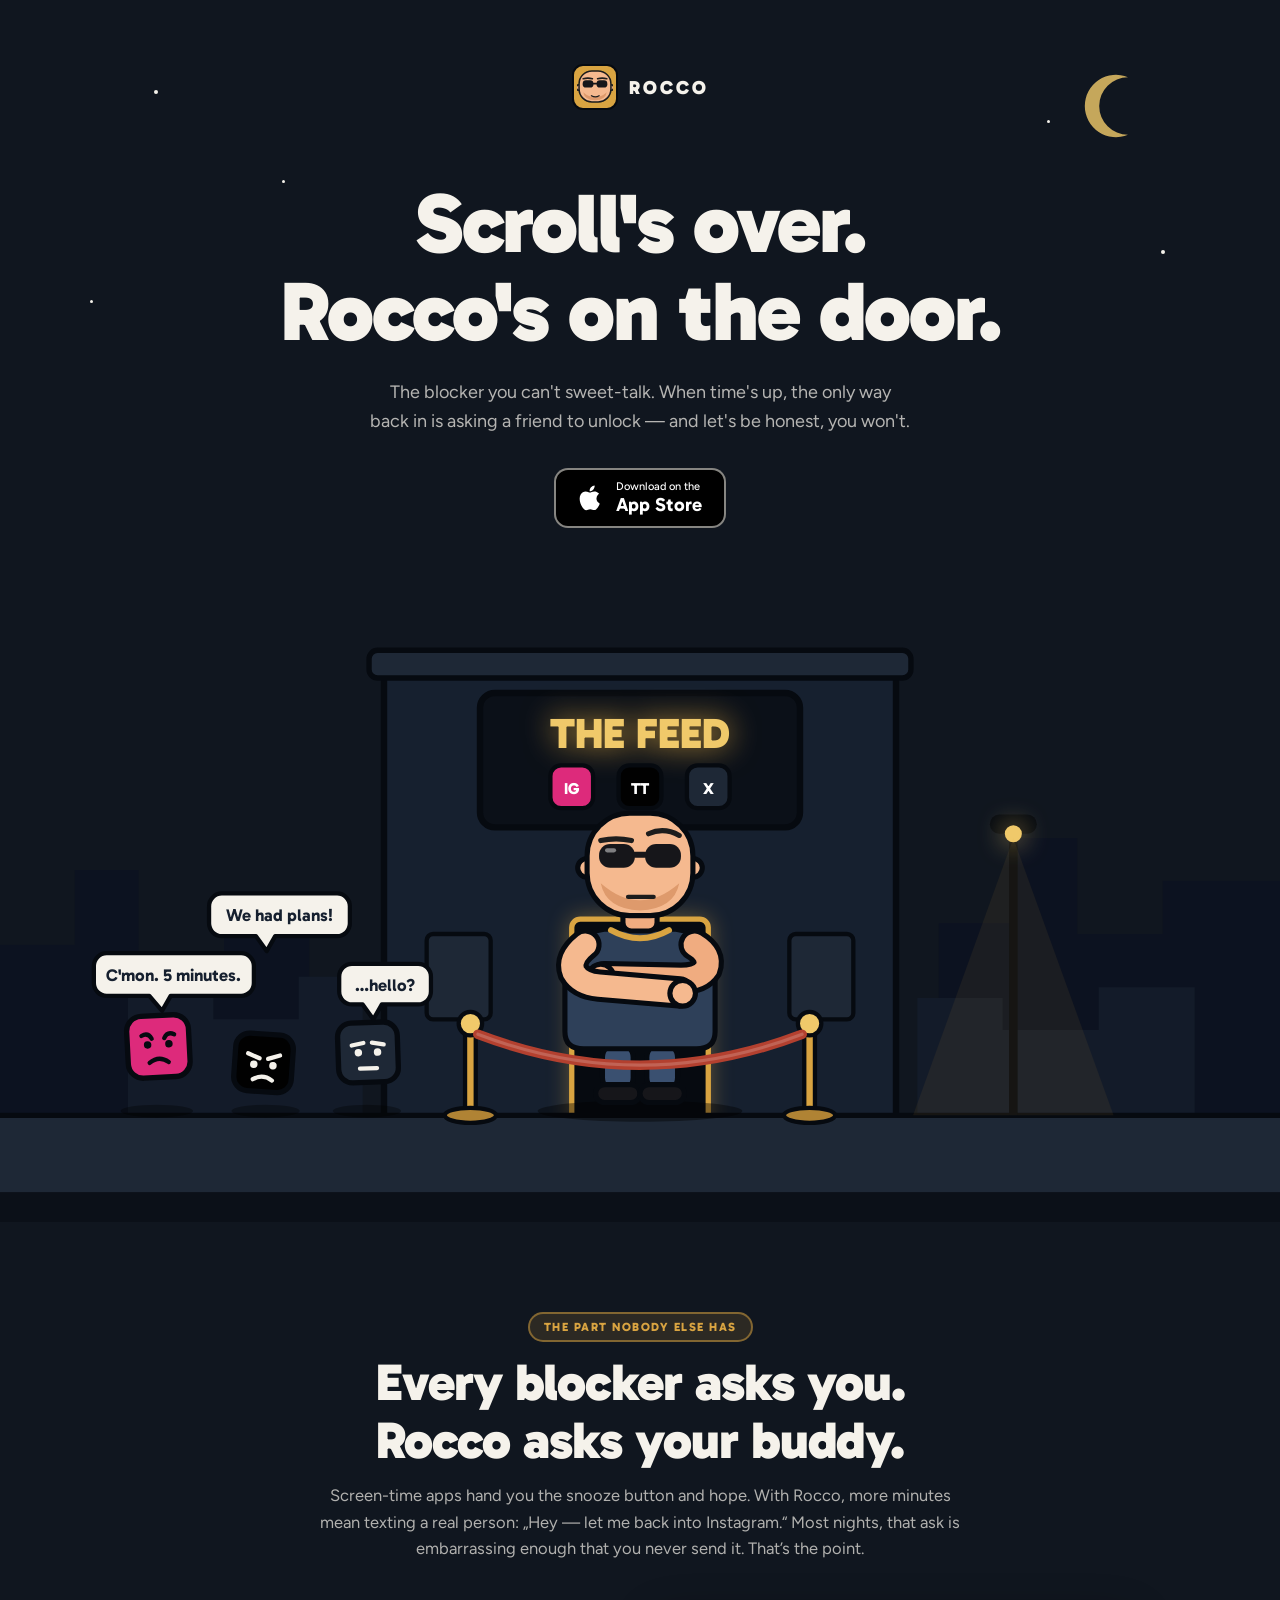
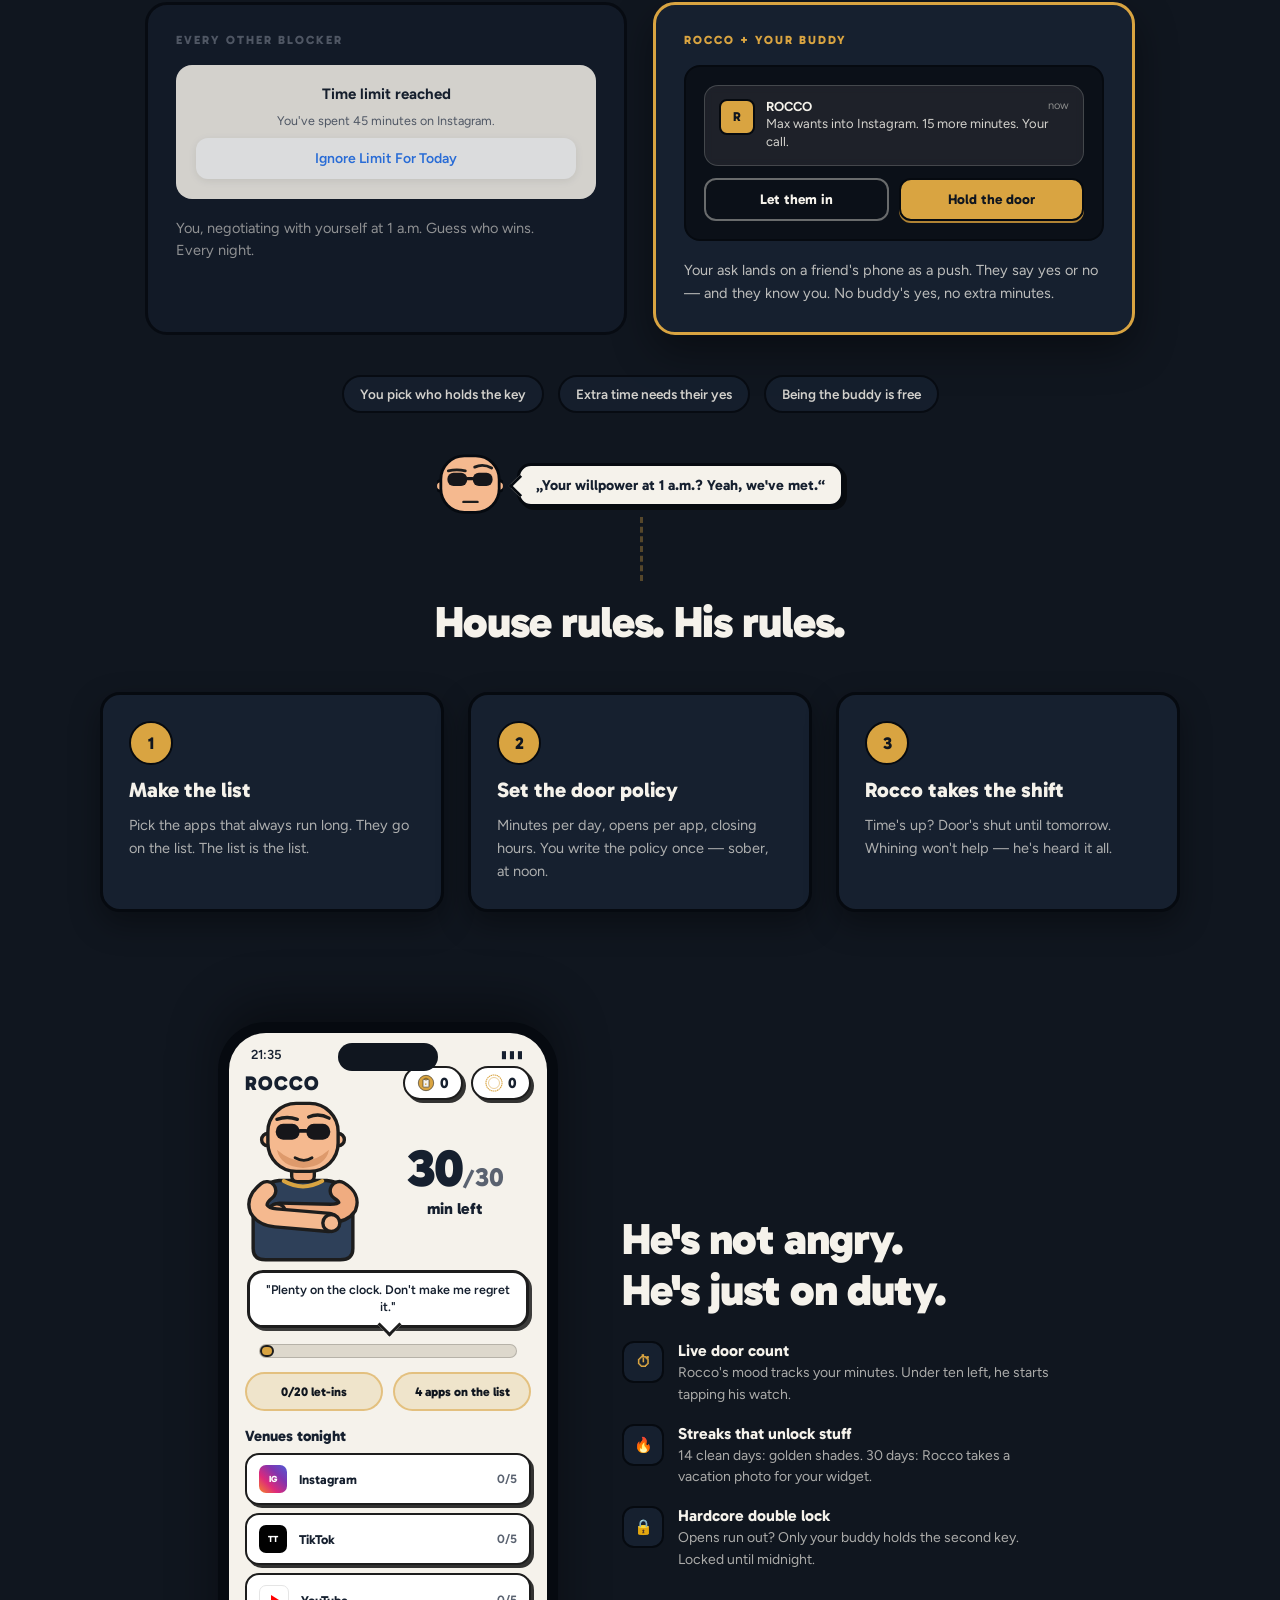
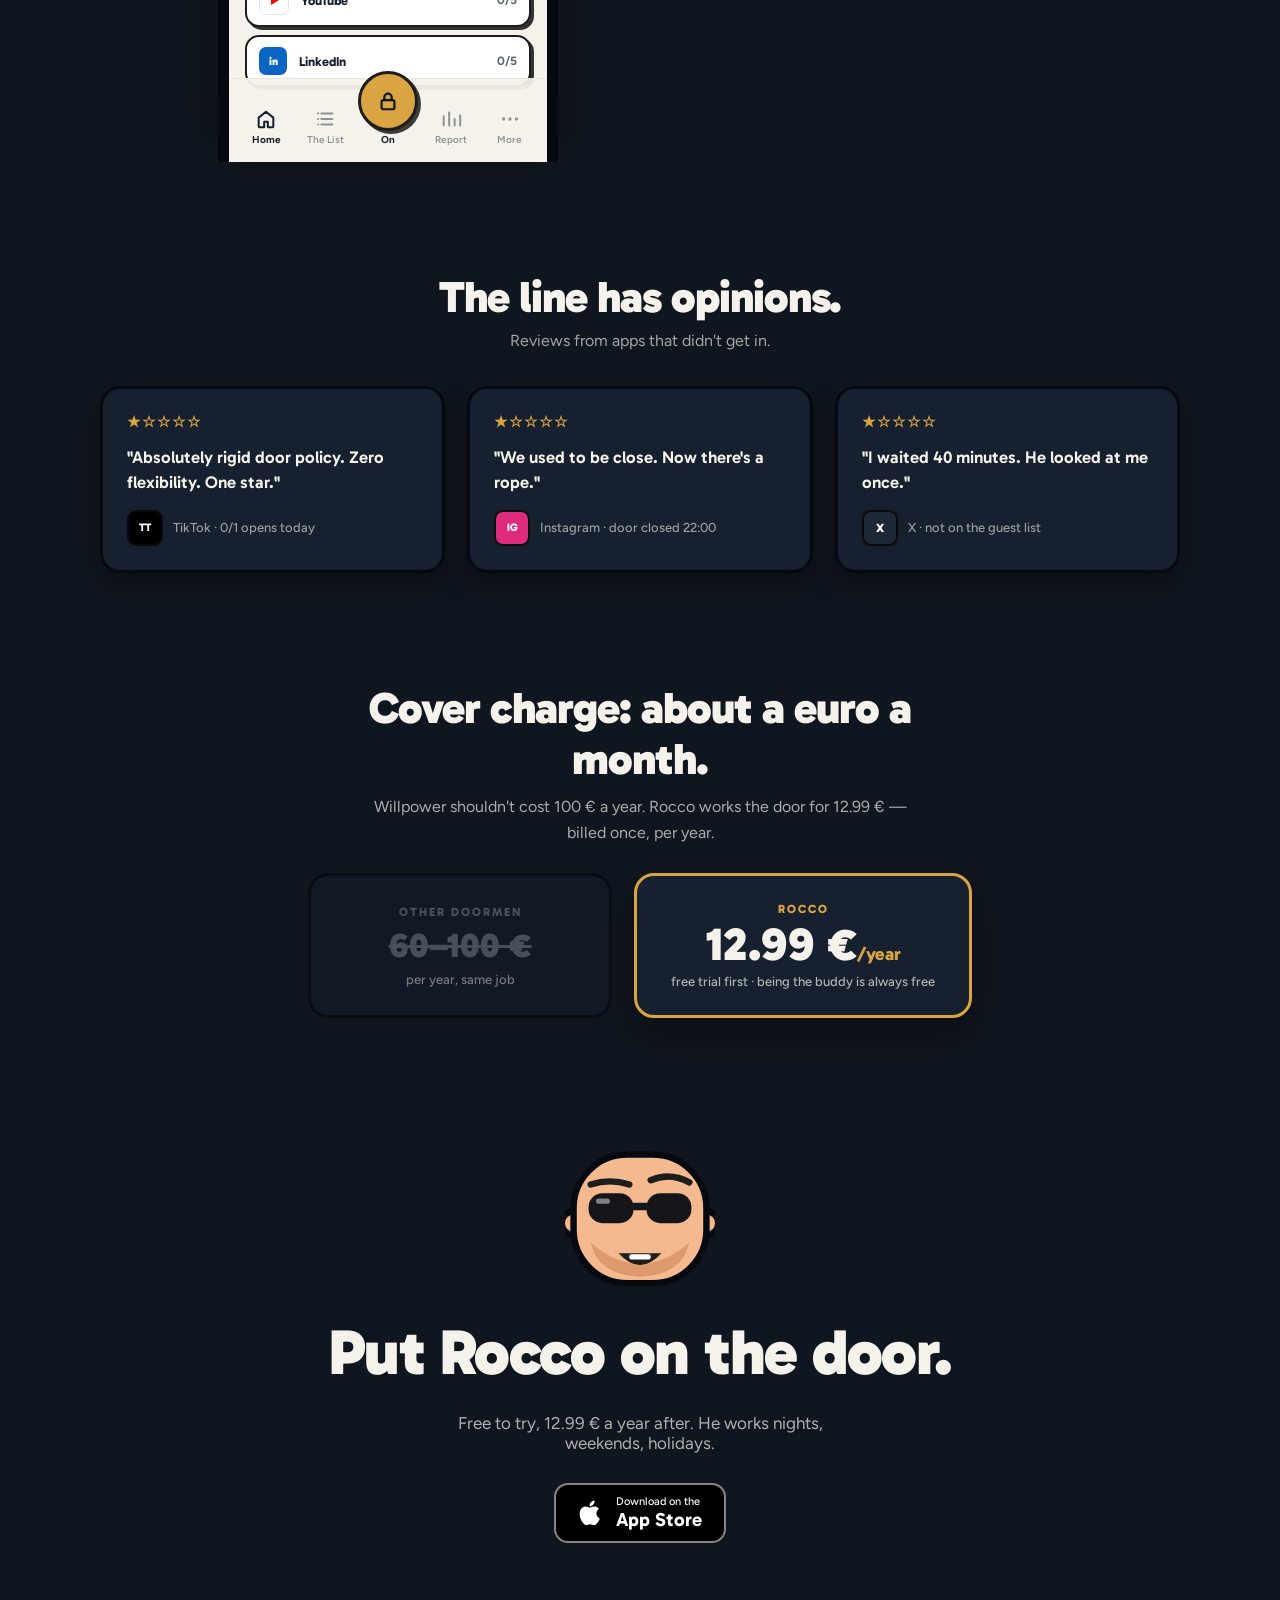
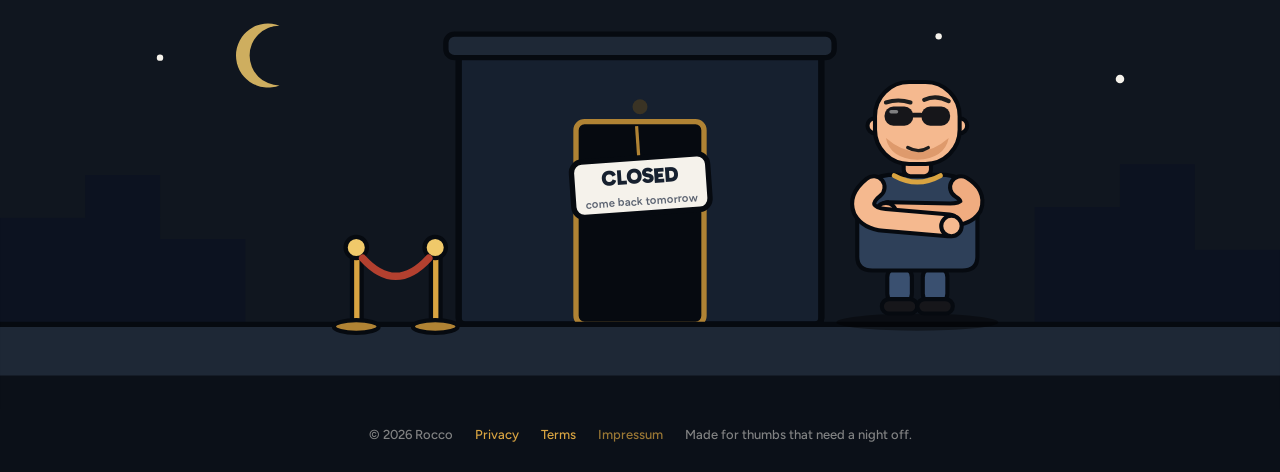
==== index.html @ 27f06c1e "Point App Store badges and invite download at the live listing. The app is public, so the empty plac" ====
<!DOCTYPE html>
<html lang="en">
<head>
<meta charset="utf-8">
<meta name="viewport" content="width=device-width, initial-scale=1">
<title>Rocco — Scroll's over. Rocco's on the door.</title>
<meta name="description" content="The blocker you can't sweet-talk. When time's up, the only way back in is asking a friend to unlock.">
<meta name="apple-itunes-app" content="app-id=6793236853">
<link rel="icon" type="image/png" href="assets/app-icon.png" />
<link rel="apple-touch-icon" href="assets/app-icon.png" />
<link rel="preconnect" href="https://fonts.googleapis.com">
<link href="https://fonts.googleapis.com/css2?family=Gabarito:wght@500;600;700;800;900&amp;family=Figtree:wght@400;500;600;700&amp;display=swap" rel="stylesheet">
<style>body{margin:0;background:#10161F;font-family:'Figtree',sans-serif}a{color:#D9A441;text-decoration:none}a:hover{color:#F0C96A}
@keyframes rocBreathe{0%,100%{transform:translateY(0)}50%{transform:translateY(-4px)}}
@keyframes rocNod{0%,20%,100%{transform:rotate(0deg)}8%{transform:rotate(4deg)}14%{transform:rotate(-1deg)}}
@keyframes neonFlick{0%,72%,76%,100%{opacity:1}74%{opacity:.55}90%{opacity:.85}}
@keyframes bubbleBob{0%,100%{transform:translateY(0)}50%{transform:translateY(-6px)}}
@keyframes starTwinkle{0%,100%{opacity:.9}50%{opacity:.35}}
.hero-section{display:flex;flex-direction:column;min-height:100vh;min-height:100svh;overflow:hidden}
.hero{position:relative;flex:0 0 auto;display:flex;flex-direction:column;align-items:center;text-align:center;padding:64px 24px 0}
.hero-brand{display:flex;align-items:center;justify-content:center;gap:11px}
.hero-title{margin:70px 0 0;font:900 clamp(44px,7vw,84px)/1.05 'Gabarito',sans-serif;letter-spacing:-2px;color:#F5F2EB;text-wrap:balance}
.hero-sub{margin:22px 0 0;max-width:540px;font:400 18px/1.6 'Figtree',sans-serif;color:#F5F2EB;opacity:.72;text-wrap:pretty}
.hero-cta{margin-top:32px;display:inline-flex;align-items:center;gap:12px;background:#000;border:2px solid rgba(245,242,235,.55);border-radius:14px;padding:10px 22px;color:#fff;text-decoration:none}
.hero-cta svg{width:26px;height:26px;flex-shrink:0}
.hero-cta-label{font:500 11px 'Figtree',sans-serif;color:#fff}
.hero-cta-store{font:700 19px 'Gabarito',sans-serif;color:#fff}
.hero-scene{display:block;width:100%;margin-top:-10px}
@media (max-width:640px){
/* Copy block grows and distributes leftover space between its rows,
   so the untouched full-width scene sits flush at the bottom. */
.hero{flex:1 1 auto;justify-content:space-between;padding:max(8px,env(safe-area-inset-top)) 18px 12px}
.hero-brand{gap:10px}
.hero-brand-icon{width:40px!important;height:40px!important;border-radius:10px!important}
.hero-brand-icon svg{width:34px!important;height:34px!important}
.hero-brand-name{font-size:18px!important;letter-spacing:2.5px!important}
.hero-title{margin-top:14px;font-size:clamp(40px,10.8vw,50px);letter-spacing:-1.5px;line-height:1.05}
.hero-sub{margin-top:10px;font-size:17px;line-height:1.5;max-width:360px}
.hero-cta{margin-top:12px;gap:10px;padding:10px 20px;border-radius:12px;border-width:2px}
.hero-cta svg{width:24px;height:24px}
.hero-cta-label{font-size:10px}
.hero-cta-store{font-size:17px}
.hero-scene{flex:0 0 auto;width:100%;height:auto;margin-top:0}
.hero-deco{display:none!important}
}</style>
<script>
  window.ROCCO_APP_STORE_URL = "https://apps.apple.com/app/the-rocco-app/id6793236853";
</script>
</head>
<body>
<div style="background:#10161F;color:#F5F2EB;overflow:hidden;position:relative">

  <section class="hero-section">
  <div class="hero">
    <span class="hero-deco" style="position:absolute;top:90px;left:12%;width:4px;height:4px;background:#F5F2EB;border-radius:999px;animation:starTwinkle 3.2s ease-in-out infinite"></span>
    <span class="hero-deco" style="position:absolute;top:180px;left:22%;width:3px;height:3px;background:#F5F2EB;border-radius:999px;animation:starTwinkle 4.1s ease-in-out .6s infinite"></span>
    <span class="hero-deco" style="position:absolute;top:120px;right:18%;width:3px;height:3px;background:#F5F2EB;border-radius:999px;animation:starTwinkle 3.6s ease-in-out .3s infinite"></span>
    <span class="hero-deco" style="position:absolute;top:250px;right:9%;width:4px;height:4px;background:#F5F2EB;border-radius:999px;animation:starTwinkle 4.5s ease-in-out 1s infinite"></span>
    <span class="hero-deco" style="position:absolute;top:300px;left:7%;width:3px;height:3px;background:#F5F2EB;border-radius:999px;animation:starTwinkle 3.9s ease-in-out 1.4s infinite"></span>
    <svg class="hero-deco" viewBox="0 0 60 60" width="72" height="72" style="position:absolute;top:70px;right:10%;opacity:.9"><path d="M40 6 A26 26 0 1 0 40 54 A21 21 0 0 1 40 6 Z" fill="#F0C96A" opacity=".9"></path></svg>
    <div class="hero-brand">
      <div class="hero-brand-icon" style="width:42px;height:42px;background:#D9A441;border:2.5px solid #060A10;border-radius:11px;display:flex;align-items:center;justify-content:center;overflow:hidden">
        <svg viewBox="80 -2 140 140" width="36" height="36">
          <circle cx="88" cy="70" r="11" fill="#F5B98F" stroke="#1D1D1D" stroke-width="6"></circle>
          <circle cx="212" cy="70" r="11" fill="#F5B98F" stroke="#1D1D1D" stroke-width="6"></circle>
          <rect x="88" y="6" width="124" height="120" rx="50" fill="#F5B98F" stroke="#1D1D1D" stroke-width="6"></rect>
          <path d="M104 88 Q150 128 196 88 Q190 118 150 120 Q110 118 104 88 Z" fill="#DE9A6C"></path>
          <path d="M136 102 Q152 111 166 102" stroke="#1D1D1D" stroke-width="5" fill="none" stroke-linecap="round"></path>
          <rect x="102" y="42" width="42" height="28" rx="13" fill="#16161A"></rect>
          <rect x="156" y="42" width="42" height="28" rx="13" fill="#16161A"></rect>
          <rect x="141" y="51" width="18" height="7" rx="3.5" fill="#16161A"></rect>
          <path d="M104 36 Q122 31 140 36" stroke="#1D1D1D" stroke-width="6" fill="none" stroke-linecap="round"></path>
          <path d="M160 36 Q178 31 196 36" stroke="#1D1D1D" stroke-width="6" fill="none" stroke-linecap="round"></path>
        </svg>
      </div>
      <span class="hero-brand-name" style="font:900 19px 'Gabarito',sans-serif;letter-spacing:3px;color:#F5F2EB">ROCCO</span>
    </div>
    <h1 class="hero-title">Scroll's over.<br>Rocco's on the door.</h1>
    <p class="hero-sub">The blocker you can't sweet-talk. When time's up, the only way back in is asking a friend to unlock — and let's be honest, you won't.</p>
    <a class="rocco-store-badge hero-cta" href="#">
      <svg viewBox="0 0 24 24" fill="#fff"><path d="M17.05 12.54c-.03-2.89 2.36-4.28 2.47-4.35-1.35-1.97-3.44-2.24-4.18-2.27-1.78-.18-3.47 1.05-4.37 1.05-.9 0-2.29-1.02-3.77-1-1.94.03-3.72 1.13-4.72 2.86-2.01 3.49-.51 8.66 1.45 11.49.96 1.39 2.1 2.94 3.6 2.88 1.45-.06 1.99-.93 3.74-.93s2.24.93 3.77.9c1.56-.03 2.54-1.41 3.49-2.8 1.1-1.61 1.55-3.17 1.58-3.25-.03-.02-3.03-1.16-3.06-4.58zM14.16 4.05c.8-.97 1.34-2.32 1.19-3.66-1.15.05-2.55.77-3.38 1.73-.74.86-1.39 2.23-1.22 3.55 1.29.1 2.6-.65 3.41-1.62z"></path></svg>
      <div style="display:flex;flex-direction:column;align-items:flex-start;line-height:1.15"><span class="hero-cta-label">Download on the</span><span class="hero-cta-store">App Store</span></div>
    </a>
  </div>

  <svg class="hero-scene" viewBox="0 0 1200 660" preserveAspectRatio="xMidYMax meet" aria-label="Rocco vor dem Club, niemand kommt rein">
    <path d="M0 560 L0 400 L70 400 L70 330 L130 330 L130 410 L210 410 L210 360 L290 360 L290 560 Z" fill="#0C1220"></path>
    <path d="M880 560 L880 380 L950 380 L950 300 L1010 300 L1010 390 L1090 390 L1090 340 L1200 340 L1200 560 Z" fill="#0C1220"></path>
    <path d="M120 560 L120 440 L200 440 L200 470 L280 470 L280 430 L340 430 L340 560 Z" fill="#131B29"></path>
    <path d="M860 560 L860 450 L940 450 L940 480 L1030 480 L1030 440 L1120 440 L1120 560 Z" fill="#131B29"></path>
    <g transform="translate(360,110)">
      <rect x="0" y="30" width="480" height="430" rx="6" fill="#16202F" stroke="#060A10" stroke-width="6"></rect>
      <rect x="-14" y="14" width="508" height="26" rx="8" fill="#1E2836" stroke="#060A10" stroke-width="5"></rect>
      <rect x="90" y="54" width="300" height="126" rx="14" fill="#0B1018" stroke="#060A10" stroke-width="6"></rect>
      <text x="240" y="106" text-anchor="middle" style="font:900 40px 'Gabarito',sans-serif;fill:#F0C96A;filter:drop-shadow(0 0 14px rgba(217,164,65,.85));animation:neonFlick 6s linear infinite">THE FEED</text>
      <g>
        <rect x="156" y="122" width="40" height="40" rx="10" fill="#DD2A7B" stroke="#060A10" stroke-width="4"></rect>
        <text x="176" y="149" text-anchor="middle" style="font:800 15px 'Gabarito',sans-serif;fill:#fff">IG</text>
        <rect x="220" y="122" width="40" height="40" rx="10" fill="#010101" stroke="#060A10" stroke-width="4"></rect>
        <text x="240" y="149" text-anchor="middle" style="font:800 15px 'Gabarito',sans-serif;fill:#fff">TT</text>
        <rect x="284" y="122" width="40" height="40" rx="10" fill="#1E2836" stroke="#060A10" stroke-width="4"></rect>
        <text x="304" y="149" text-anchor="middle" style="font:800 15px 'Gabarito',sans-serif;fill:#fff">X</text>
      </g>
      <rect x="176" y="266" width="128" height="194" rx="8" fill="#060A10" stroke="#D9A441" stroke-width="5" style="filter:drop-shadow(0 0 10px rgba(217,164,65,.4))"></rect>
      <circle cx="240" cy="252" r="9" fill="#F0C96A" style="filter:drop-shadow(0 0 10px rgba(240,201,106,.9))"></circle>
      <rect x="40" y="280" width="60" height="80" rx="6" fill="#1E2836" stroke="#060A10" stroke-width="4"></rect>
      <rect x="380" y="280" width="60" height="80" rx="6" fill="#1E2836" stroke="#060A10" stroke-width="4"></rect>
    </g>
    <rect x="0" y="560" width="1200" height="100" fill="#1E2836"></rect>
    <line x1="0" y1="560" x2="1200" y2="560" stroke="#060A10" stroke-width="5"></line>
    <rect x="0" y="632" width="1200" height="28" fill="#0B1018"></rect>
    <rect x="946" y="290" width="8" height="270" fill="#060A10"></rect>
    <rect x="928" y="278" width="44" height="18" rx="9" fill="#060A10"></rect>
    <circle cx="950" cy="296" r="8" fill="#F0C96A" style="filter:drop-shadow(0 0 12px rgba(240,201,106,.9))"></circle>
    <polygon points="950,300 856,560 1044,560" fill="rgba(217,164,65,.07)"></polygon>
    <ellipse cx="600" cy="556" rx="96" ry="10" fill="rgba(0,0,0,.4)"></ellipse>
    <g transform="translate(480,272) scale(0.8)">
      <g id="legs">
        <rect x="106" y="276" width="36" height="56" rx="16" fill="#3A5070" stroke="#060A10" stroke-width="6"></rect>
        <rect x="158" y="276" width="36" height="56" rx="16" fill="#3A5070" stroke="#060A10" stroke-width="6"></rect>
        <rect x="98" y="324" width="52" height="21" rx="10.5" fill="#16161A" stroke="#060A10" stroke-width="6"></rect>
        <rect x="150" y="324" width="52" height="21" rx="10.5" fill="#16161A" stroke="#060A10" stroke-width="6"></rect>
      </g>
      <g style="animation:rocBreathe 3.4s ease-in-out infinite">
        <path d="M62 192 Q62 148 108 142 L192 142 Q238 148 238 192 L238 262 Q238 282 216 282 L84 282 Q62 282 62 262 Z" fill="#2E4059" stroke="#060A10" stroke-width="6"></path>
        <path d="M116 143 Q150 162 184 143" stroke="#D9A441" stroke-width="7" fill="none" stroke-linecap="round"></path>
        <path d="M214 160 Q234 172 228 188 Q220 200 198 200 L108 198" stroke="#060A10" stroke-width="38" fill="none" stroke-linecap="round"></path><path d="M214 160 Q234 172 228 188 Q220 200 198 200 L108 198" stroke="#F0AC80" stroke-width="26" fill="none" stroke-linecap="round"></path><circle cx="104" cy="198" r="15" fill="#F0AC80" stroke="#060A10" stroke-width="6"></circle><path d="M86 160 Q66 176 72 192 Q80 206 102 208 L196 216" stroke="#060A10" stroke-width="38" fill="none" stroke-linecap="round"></path><path d="M86 160 Q66 176 72 192 Q80 206 102 208 L196 216" stroke="#F5B98F" stroke-width="26" fill="none" stroke-linecap="round"></path><circle cx="200" cy="217" r="15" fill="#F5B98F" stroke="#060A10" stroke-width="6"></circle>
        <rect x="130" y="112" width="40" height="32" rx="10" fill="#F0AC80" stroke="#060A10" stroke-width="6"></rect>
      </g>
      <g style="animation:rocNod 5s ease-in-out infinite;transform-origin:150px 100px;transform-box:view-box">
        <circle cx="88" cy="70" r="11" fill="#F5B98F" stroke="#060A10" stroke-width="6"></circle>
        <circle cx="212" cy="70" r="11" fill="#F5B98F" stroke="#060A10" stroke-width="6"></circle>
        <rect x="88" y="6" width="124" height="120" rx="50" fill="#F5B98F" stroke="#060A10" stroke-width="6"></rect>
        <path d="M104 88 Q150 128 196 88 Q190 118 150 120 Q110 118 104 88 Z" fill="#DE9A6C"></path>
        <path d="M136 104 L166 104" stroke="#1D1D1D" stroke-width="5" fill="none" stroke-linecap="round"></path>
        <rect x="102" y="42" width="42" height="28" rx="13" fill="#16161A"></rect>
        <rect x="156" y="42" width="42" height="28" rx="13" fill="#16161A"></rect>
        <rect x="141" y="51" width="18" height="7" rx="3.5" fill="#16161A"></rect>
        <rect x="109" y="47" width="13" height="5" rx="2.5" fill="#fff" opacity=".45"></rect>
        <path d="M104 38 Q122 34 140 38" stroke="#1D1D1D" stroke-width="6" fill="none" stroke-linecap="round"></path>
        <path d="M160 30 Q178 22 196 32" stroke="#1D1D1D" stroke-width="6" fill="none" stroke-linecap="round"></path>
      </g>
    </g>
    
      <g>
        <g transform="translate(118,468) rotate(-3)">
          <rect x="0" y="0" width="58" height="58" rx="14" fill="#DD2A7B" stroke="#060A10" stroke-width="5"></rect>
          <path d="M14 20 Q19 15 24 20" stroke="#060A10" stroke-width="4" fill="none" stroke-linecap="round" transform="rotate(18 19 18)"></path>
          <path d="M34 20 Q39 15 44 20" stroke="#060A10" stroke-width="4" fill="none" stroke-linecap="round" transform="rotate(-18 39 18)"></path>
          <circle cx="19" cy="27" r="3.5" fill="#060A10"></circle><circle cx="39" cy="27" r="3.5" fill="#060A10"></circle>
          <path d="M20 44 Q29 37 38 44" stroke="#060A10" stroke-width="4" fill="none" stroke-linecap="round"></path>
        </g>
        <ellipse cx="147" cy="556" rx="34" ry="6" fill="rgba(0,0,0,.35)"></ellipse>
        <g style="animation:bubbleBob 3s ease-in-out infinite;transform-box:fill-box;transform-origin:center">
          <path d="M100 408 H226 A12 12 0 0 1 238 420 V436 A12 12 0 0 1 226 448 H160 L152 462 L140 448 H100 A12 12 0 0 1 88 436 V420 A12 12 0 0 1 100 408 Z" fill="#F5F2EB" stroke="#060A10" stroke-width="4" stroke-linejoin="round"></path>
          <text x="163" y="434" text-anchor="middle" style="font:700 16px 'Gabarito',sans-serif;fill:#16202F">C'mon. 5 minutes.</text>
        </g>
        <g transform="translate(222,482) rotate(4)">
          <rect x="0" y="0" width="54" height="54" rx="13" fill="#010101" stroke="#060A10" stroke-width="5"></rect>
          <path d="M12 19 L23 23" stroke="#F5F2EB" stroke-width="4" stroke-linecap="round"></path>
          <path d="M42 19 L31 23" stroke="#F5F2EB" stroke-width="4" stroke-linecap="round"></path>
          <circle cx="18" cy="29" r="3.5" fill="#F5F2EB"></circle><circle cx="36" cy="29" r="3.5" fill="#F5F2EB"></circle>
          <path d="M18 43 Q27 37 36 43" stroke="#F5F2EB" stroke-width="4" fill="none" stroke-linecap="round"></path>
        </g>
        <ellipse cx="249" cy="556" rx="32" ry="6" fill="rgba(0,0,0,.35)"></ellipse>
        <g style="animation:bubbleBob 3s ease-in-out .7s infinite;transform-box:fill-box;transform-origin:center">
          <path d="M208 352 H316 A12 12 0 0 1 328 364 V380 A12 12 0 0 1 316 392 H258 L250 406 L240 392 H208 A12 12 0 0 1 196 380 V364 A12 12 0 0 1 208 352 Z" fill="#F5F2EB" stroke="#060A10" stroke-width="4" stroke-linejoin="round"></path>
          <text x="262" y="378" text-anchor="middle" style="font:700 16px 'Gabarito',sans-serif;fill:#16202F">We had plans!</text>
        </g>
        <g transform="translate(316,474) rotate(-2)">
          <rect x="0" y="0" width="56" height="56" rx="13" fill="#1E2836" stroke="#060A10" stroke-width="5"></rect>
          <path d="M13 21 L24 19" stroke="#F5F2EB" stroke-width="4" stroke-linecap="round"></path>
          <path d="M43 21 L32 19" stroke="#F5F2EB" stroke-width="4" stroke-linecap="round"></path>
          <circle cx="19" cy="28" r="3.5" fill="#F5F2EB"></circle><circle cx="37" cy="28" r="3.5" fill="#F5F2EB"></circle>
          <line x1="20" y1="43" x2="36" y2="43" stroke="#F5F2EB" stroke-width="4" stroke-linecap="round"></line>
        </g>
        <ellipse cx="344" cy="556" rx="32" ry="6" fill="rgba(0,0,0,.35)"></ellipse>
        <g style="animation:bubbleBob 3s ease-in-out 1.4s infinite;transform-box:fill-box;transform-origin:center">
          <path d="M330 418 H392 A12 12 0 0 1 404 430 V444 A12 12 0 0 1 392 456 H358 L350 470 L340 456 H330 A12 12 0 0 1 318 444 V430 A12 12 0 0 1 330 418 Z" fill="#F5F2EB" stroke="#060A10" stroke-width="4" stroke-linejoin="round"></path>
          <text x="361" y="443" text-anchor="middle" style="font:700 16px 'Gabarito',sans-serif;fill:#16202F">…hello?</text>
        </g>
      </g>
    
    <g>
      <rect x="436" y="478" width="10" height="82" rx="4" fill="#D9A441" stroke="#060A10" stroke-width="4"></rect>
      <circle cx="441" cy="474" r="11" fill="#F0C96A" stroke="#060A10" stroke-width="4"></circle>
      <ellipse cx="441" cy="560" rx="24" ry="7" fill="#B08334" stroke="#060A10" stroke-width="4"></ellipse>
      <rect x="754" y="478" width="10" height="82" rx="4" fill="#D9A441" stroke="#060A10" stroke-width="4"></rect>
      <circle cx="759" cy="474" r="11" fill="#F0C96A" stroke="#060A10" stroke-width="4"></circle>
      <ellipse cx="759" cy="560" rx="24" ry="7" fill="#B08334" stroke="#060A10" stroke-width="4"></ellipse>
      <path d="M448 484 Q600 542 752 484" stroke="#B3402F" stroke-width="9" fill="none" stroke-linecap="round"></path>
      <path d="M448 484 Q600 542 752 484" stroke="rgba(255,255,255,.18)" stroke-width="3" fill="none" stroke-linecap="round"></path>
    </g>
  </svg>
  </section>

  <div style="display:flex;flex-direction:column;align-items:center;gap:40px;padding:90px 24px 0;position:relative">
    <div style="display:flex;flex-direction:column;align-items:center;gap:12px;text-align:center;max-width:640px">
      <span style="padding:6px 14px;background:rgba(217,164,65,.14);border:2px solid rgba(217,164,65,.5);border-radius:999px;font:800 12px 'Gabarito',sans-serif;color:#D9A441;letter-spacing:1.5px">THE PART NOBODY ELSE HAS</span>
      <h2 style="margin:0;font:900 clamp(32px,4.5vw,52px)/1.12 'Gabarito',sans-serif;letter-spacing:-1px;text-wrap:balance">Every blocker asks you.<br>Rocco asks your buddy.</h2>
      <p style="margin:0;font:400 16.5px/1.6 'Figtree',sans-serif;opacity:.7;text-wrap:pretty">Screen-time apps hand you the snooze button and hope. With Rocco, more minutes mean texting a real person: &#8222;Hey — let me back into Instagram.&#8220; Most nights, that ask is embarrassing enough that you never send it. That&#8217;s the point.</p>
    </div>
    <div style="display:flex;flex-wrap:wrap;justify-content:center;gap:26px;max-width:1020px">
      <div style="flex:1;min-width:300px;max-width:420px;display:flex;flex-direction:column;gap:18px;background:#131B29;border:3px solid #060A10;border-radius:22px;padding:28px;opacity:.85">
        <span style="font:800 12px 'Gabarito',sans-serif;color:#5A6270;letter-spacing:2px">EVERY OTHER BLOCKER</span>
        <div style="display:flex;flex-direction:column;gap:10px;background:#F5F2EB;border-radius:16px;padding:20px;text-align:center">
          <span style="font:700 15px 'Figtree',sans-serif;color:#16202F">Time limit reached</span>
          <span style="font:400 12.5px 'Figtree',sans-serif;color:#5A6270">You've spent 45 minutes on Instagram.</span>
          <div style="padding:12px 0;background:#fff;border-radius:12px;font:600 14px 'Figtree',sans-serif;color:#2E7CF6;box-shadow:0 2px 8px rgba(0,0,0,.08)">Ignore Limit For Today</div>
        </div>
        <span style="font:400 14.5px/1.55 'Figtree',sans-serif;opacity:.65;text-wrap:pretty">You, negotiating with yourself at 1 a.m. Guess who wins. Every night.</span>
      </div>
      <div style="flex:1;min-width:300px;max-width:420px;display:flex;flex-direction:column;gap:18px;background:#16202F;border:3px solid #D9A441;border-radius:22px;padding:28px;box-shadow:0 16px 40px rgba(0,0,0,.4)">
        <span style="font:800 12px 'Gabarito',sans-serif;color:#D9A441;letter-spacing:2px">ROCCO + YOUR BUDDY</span>
        <div style="display:flex;flex-direction:column;gap:12px;background:#0B1018;border:2.5px solid #060A10;border-radius:16px;padding:18px">
          <div style="display:flex;align-items:flex-start;gap:11px;background:rgba(245,242,235,.08);border:1.5px solid rgba(245,242,235,.18);border-radius:14px;padding:13px 14px;backdrop-filter:blur(4px)">
            <div style="width:32px;height:32px;flex-shrink:0;background:#D9A441;border:2px solid #060A10;border-radius:8px;display:flex;align-items:center;justify-content:center;font:800 13px 'Gabarito',sans-serif;color:#10161F">R</div>
            <div style="flex:1;display:flex;flex-direction:column;gap:1px">
              <div style="display:flex;justify-content:space-between;gap:8px"><span style="font:700 13px 'Figtree',sans-serif;color:#F5F2EB">ROCCO</span><span style="font:400 11px 'Figtree',sans-serif;color:#F5F2EB;opacity:.5">now</span></div>
              <span style="font:400 13px/1.45 'Figtree',sans-serif;color:#F5F2EB;opacity:.85">Max wants into Instagram. 15 more minutes. Your call.</span>
            </div>
          </div>
          <div style="display:grid;grid-template-columns:1fr 1fr;gap:10px">
            <div style="text-align:center;padding:11px 0;background:transparent;border:2.5px solid rgba(245,242,235,.4);border-radius:12px;font:700 14px 'Gabarito',sans-serif;color:#F5F2EB">Let them in</div>
            <div style="text-align:center;padding:11px 0;background:#D9A441;border:2.5px solid #060A10;border-radius:12px;font:700 14px 'Gabarito',sans-serif;color:#10161F;box-shadow:0 2px 0 #B08334">Hold the door</div>
          </div>
        </div>
        <span style="font:400 14.5px/1.55 'Figtree',sans-serif;opacity:.75;text-wrap:pretty">Your ask lands on a friend's phone as a push. They say yes or no — and they know you. No buddy's yes, no extra minutes.</span>
      </div>
    </div>
    <div style="display:flex;flex-wrap:wrap;justify-content:center;gap:14px;max-width:900px">
      <span style="padding:9px 16px;background:#16202F;border:2.5px solid #060A10;border-radius:999px;font:600 13.5px 'Figtree',sans-serif;color:#F5F2EB;opacity:.85">You pick who holds the key</span>
      <span style="padding:9px 16px;background:#16202F;border:2.5px solid #060A10;border-radius:999px;font:600 13.5px 'Figtree',sans-serif;color:#F5F2EB;opacity:.85">Extra time needs their yes</span>
      <span style="padding:9px 16px;background:#16202F;border:2.5px solid #060A10;border-radius:999px;font:600 13.5px 'Figtree',sans-serif;color:#F5F2EB;opacity:.85">Being the buddy is free</span>
    </div>
    <div style="display:flex;align-items:center;gap:14px">
      <svg viewBox="80 0 140 136" width="66" height="64" style="flex-shrink:0">
        <circle cx="88" cy="70" r="11" fill="#F5B98F" stroke="#060A10" stroke-width="6"></circle>
        <circle cx="212" cy="70" r="11" fill="#F5B98F" stroke="#060A10" stroke-width="6"></circle>
        <rect x="88" y="6" width="124" height="120" rx="50" fill="#F5B98F" stroke="#060A10" stroke-width="6"></rect>
        <path d="M136 104 L166 104" stroke="#1D1D1D" stroke-width="5" fill="none" stroke-linecap="round"></path>
        <rect x="102" y="42" width="42" height="28" rx="13" fill="#16161A"></rect>
        <rect x="156" y="42" width="42" height="28" rx="13" fill="#16161A"></rect>
        <rect x="141" y="51" width="18" height="7" rx="3.5" fill="#16161A"></rect>
        <path d="M104 38 Q122 34 140 38" stroke="#1D1D1D" stroke-width="6" fill="none" stroke-linecap="round"></path>
        <path d="M160 30 Q178 22 196 32" stroke="#1D1D1D" stroke-width="6" fill="none" stroke-linecap="round"></path>
      </svg>
      <div style="position:relative;background:#F5F2EB;border:3px solid #060A10;border-radius:14px;padding:10px 16px;font:700 14.5px 'Gabarito',sans-serif;color:#16202F;box-shadow:3px 3px 0 rgba(0,0,0,.5)"><span style="position:absolute;top:50%;left:-8px;margin-top:-7px;width:13px;height:13px;background:#F5F2EB;border-left:3px solid #060A10;border-bottom:3px solid #060A10;transform:rotate(45deg)"></span>&#8222;Your willpower at 1 a.m.? Yeah, we've met.&#8220;</div>
    </div>
  </div>

  <div style="display:flex;flex-direction:column;align-items:center;gap:44px;padding:80px 24px 0;position:relative">
    <div style="position:absolute;top:0;left:50%;width:0;height:64px;border-left:3px dashed rgba(217,164,65,.35)"></div>
    <h2 style="margin:0;font:900 clamp(30px,4vw,44px)/1.15 'Gabarito',sans-serif;letter-spacing:-1px;text-align:center">House rules. His rules.</h2>
    <div style="display:flex;flex-wrap:wrap;justify-content:center;gap:24px;max-width:1080px">
      <div style="flex:1;min-width:270px;max-width:330px;display:flex;flex-direction:column;gap:12px;background:#16202F;border:3px solid #060A10;border-radius:20px;padding:26px;box-shadow:0 12px 30px rgba(0,0,0,.35)">
        <span style="width:40px;height:40px;display:flex;align-items:center;justify-content:center;background:#D9A441;border:2.5px solid #060A10;border-radius:999px;font:800 17px 'Gabarito',sans-serif;color:#10161F">1</span>
        <span style="font:800 21px 'Gabarito',sans-serif;color:#F5F2EB">Make the list</span>
        <span style="font:400 14.5px/1.6 'Figtree',sans-serif;color:#F5F2EB;opacity:.68">Pick the apps that always run long. They go on the list. The list is the list.</span>
      </div>
      <div style="flex:1;min-width:270px;max-width:330px;display:flex;flex-direction:column;gap:12px;background:#16202F;border:3px solid #060A10;border-radius:20px;padding:26px;box-shadow:0 12px 30px rgba(0,0,0,.35)">
        <span style="width:40px;height:40px;display:flex;align-items:center;justify-content:center;background:#D9A441;border:2.5px solid #060A10;border-radius:999px;font:800 17px 'Gabarito',sans-serif;color:#10161F">2</span>
        <span style="font:800 21px 'Gabarito',sans-serif;color:#F5F2EB">Set the door policy</span>
        <span style="font:400 14.5px/1.6 'Figtree',sans-serif;color:#F5F2EB;opacity:.68">Minutes per day, opens per app, closing hours. You write the policy once — sober, at noon.</span>
      </div>
      <div style="flex:1;min-width:270px;max-width:330px;display:flex;flex-direction:column;gap:12px;background:#16202F;border:3px solid #060A10;border-radius:20px;padding:26px;box-shadow:0 12px 30px rgba(0,0,0,.35)">
        <span style="width:40px;height:40px;display:flex;align-items:center;justify-content:center;background:#D9A441;border:2.5px solid #060A10;border-radius:999px;font:800 17px 'Gabarito',sans-serif;color:#10161F">3</span>
        <span style="font:800 21px 'Gabarito',sans-serif;color:#F5F2EB">Rocco takes the shift</span>
        <span style="font:400 14.5px/1.6 'Figtree',sans-serif;color:#F5F2EB;opacity:.68">Time's up? Door's shut until tomorrow. Whining won't help — he's heard it all.</span>
      </div>
    </div>
  </div>

  <div style="display:flex;flex-wrap:wrap;align-items:center;justify-content:center;gap:64px;padding:110px 24px 0;position:relative">
    <div style="width:340px;flex-shrink:0;display:flex;flex-direction:column">
      <div style="width:340px;height:740px;background:#F5F2EB;border-radius:48px 48px 0 0;border:11px solid #060A10;border-bottom:none;box-shadow:0 -18px 50px rgba(0,0,0,.4);position:relative;overflow:hidden;display:flex;flex-direction:column;box-sizing:border-box;padding-bottom:78px">
        <div style="position:absolute;top:10px;left:50%;transform:translateX(-50%);width:100px;height:28px;background:#10161F;border-radius:16px;z-index:5"></div>
        <div style="display:flex;justify-content:space-between;align-items:center;padding:14px 22px 0;font:600 13px 'Figtree',sans-serif;color:#16202F"><span>21:35</span><span style="letter-spacing:2px;font-size:10px">▮▮▮</span></div>
        <div style="display:flex;justify-content:space-between;align-items:center;padding:4px 16px 0">
          <span style="font:900 20px 'Gabarito',sans-serif;color:#16202F;letter-spacing:1px">ROCCO</span>
          <div style="display:flex;align-items:center;gap:8px">
            <div style="display:flex;align-items:center;gap:5px;padding:6px 12px;background:#fff;border:2.5px solid #1D1D1D;border-radius:999px;box-shadow:3px 3px 0 rgba(29,29,29,.9)">
              <svg viewBox="0 0 96 96" width="18" height="18" aria-hidden="true"><circle cx="48" cy="48" r="41" fill="#D9A441" stroke="#1D1D1D" stroke-width="3"></circle><rect x="32" y="28" width="32" height="42" rx="4" fill="#F5F2EB" stroke="#1D1D1D" stroke-width="3"></rect><rect x="41" y="23" width="14" height="9" rx="3" fill="#D9A441" stroke="#1D1D1D" stroke-width="2.5"></rect><text x="48" y="57" text-anchor="middle" style="font:900 14px 'Gabarito',sans-serif;fill:#D9A441">R</text></svg>
              <span style="font:800 15px 'Gabarito',sans-serif;color:#16202F">0</span>
            </div>
            <div style="display:flex;align-items:center;gap:5px;padding:6px 12px;background:#fff;border:2.5px solid #1D1D1D;border-radius:999px;box-shadow:3px 3px 0 rgba(29,29,29,.9)">
              <svg viewBox="0 0 170 170" width="18" height="18" aria-hidden="true"><circle cx="85" cy="85" r="76" fill="none" stroke="#D9A441" stroke-width="10" stroke-dasharray="14 5"></circle><circle cx="85" cy="85" r="52" fill="none" stroke="#D9A441" stroke-width="5"></circle></svg>
              <span style="font:800 15px 'Gabarito',sans-serif;color:#16202F">0</span>
            </div>
          </div>
        </div>
        <div style="display:flex;align-items:center;padding:0 8px">
          <svg viewBox="30 0 240 300" width="136" height="170" style="flex-shrink:0;margin-left:-2px" aria-label="Rocco on duty">
            <g style="animation:rocBreathe 3.4s ease-in-out infinite">
              <path d="M62 192 Q62 148 108 142 L192 142 Q238 148 238 192 L238 262 Q238 282 216 282 L84 282 Q62 282 62 262 Z" fill="#2E4059" stroke="#1D1D1D" stroke-width="6"></path>
              <path d="M116 143 Q150 162 184 143" stroke="#D9A441" stroke-width="7" fill="none" stroke-linecap="round"></path>
              <path d="M214 160 Q234 172 228 188 Q220 200 198 200 L108 198" stroke="#1D1D1D" stroke-width="38" fill="none" stroke-linecap="round"></path>
              <path d="M214 160 Q234 172 228 188 Q220 200 198 200 L108 198" stroke="#F0AC80" stroke-width="26" fill="none" stroke-linecap="round"></path>
              <circle cx="104" cy="198" r="15" fill="#F0AC80" stroke="#1D1D1D" stroke-width="6"></circle>
              <path d="M86 160 Q66 176 72 192 Q80 206 102 208 L196 216" stroke="#1D1D1D" stroke-width="38" fill="none" stroke-linecap="round"></path>
              <path d="M86 160 Q66 176 72 192 Q80 206 102 208 L196 216" stroke="#F5B98F" stroke-width="26" fill="none" stroke-linecap="round"></path>
              <circle cx="200" cy="217" r="15" fill="#F5B98F" stroke="#1D1D1D" stroke-width="6"></circle>
              <rect x="130" y="112" width="40" height="32" rx="10" fill="#F0AC80" stroke="#1D1D1D" stroke-width="6"></rect>
            </g>
            <g style="animation:rocNod 5s ease-in-out infinite;transform-origin:150px 100px;transform-box:view-box">
              <circle cx="88" cy="70" r="11" fill="#F5B98F" stroke="#1D1D1D" stroke-width="6"></circle>
              <circle cx="212" cy="70" r="11" fill="#F5B98F" stroke="#1D1D1D" stroke-width="6"></circle>
              <rect x="88" y="6" width="124" height="120" rx="50" fill="#F5B98F" stroke="#1D1D1D" stroke-width="6"></rect>
              <path d="M104 88 Q150 128 196 88 Q190 118 150 120 Q110 118 104 88 Z" fill="#DE9A6C"></path>
              <path d="M136 102 Q152 111 166 102" stroke="#1D1D1D" stroke-width="5" fill="none" stroke-linecap="round"></path>
              <rect x="102" y="42" width="42" height="28" rx="13" fill="#16161A"></rect>
              <rect x="156" y="42" width="42" height="28" rx="13" fill="#16161A"></rect>
              <rect x="141" y="51" width="18" height="7" rx="3.5" fill="#16161A"></rect>
              <path d="M104 34 Q122 28 140 34" stroke="#1D1D1D" stroke-width="6" fill="none" stroke-linecap="round"></path>
              <path d="M160 30 Q178 22 196 32" stroke="#1D1D1D" stroke-width="6" fill="none" stroke-linecap="round"></path>
            </g>
          </svg>
          <div style="flex:1;display:flex;flex-direction:column;align-items:center;justify-content:center;gap:2px;padding-bottom:6px">
            <div style="display:flex;align-items:baseline;gap:1px;line-height:1">
              <span style="font:900 52px/0.9 'Gabarito',sans-serif;color:#16202F;letter-spacing:-2px">30</span>
              <span style="font:800 22px 'Gabarito',sans-serif;color:#5A6270;padding-bottom:5px">/</span>
              <span style="font:800 26px 'Gabarito',sans-serif;color:#5A6270;padding-bottom:4px">30</span>
            </div>
            <span style="font:800 16px 'Gabarito',sans-serif;color:#16202F">min left</span>
          </div>
        </div>
        <div style="display:flex;justify-content:center;padding:0 18px">
          <div style="position:relative;width:100%;background:#fff;border:3px solid #1D1D1D;border-radius:16px;padding:9px 12px;font:600 12.5px/1.35 'Figtree',sans-serif;color:#16202F;text-align:center;box-shadow:3px 3px 0 rgba(29,29,29,.85)">
            &quot;Plenty on the clock. Don't make me regret it.&quot;
            <span style="position:absolute;left:50%;bottom:-8px;width:14px;height:14px;margin-left:-7px;background:#fff;border-right:3px solid #1D1D1D;border-bottom:3px solid #1D1D1D;transform:rotate(45deg)"></span>
          </div>
        </div>
        <div style="padding:16px 30px 0">
          <div style="position:relative;width:100%;height:14px;background:#DDD8CC;border:1.5px solid rgba(29,29,29,.2);border-radius:999px;box-sizing:border-box">
            <div style="position:absolute;left:0;top:0;bottom:0;width:14px;background:#D9A441;border:2px solid #1D1D1D;border-radius:999px;box-sizing:border-box"></div>
          </div>
        </div>
        <div style="display:flex;gap:10px;padding:14px 16px 0">
          <span style="flex:1;text-align:center;padding:10px 6px;background:rgba(217,164,65,.18);border:2.5px solid rgba(217,164,65,.55);border-radius:999px;font:800 12.5px 'Gabarito',sans-serif;color:#10161F">0/20 let-ins</span>
          <span style="flex:1;text-align:center;padding:10px 6px;background:rgba(217,164,65,.18);border:2.5px solid rgba(217,164,65,.55);border-radius:999px;font:800 12.5px 'Gabarito',sans-serif;color:#10161F">4 apps on the list</span>
        </div>
        <div style="padding:16px 16px 0;font:800 15px 'Gabarito',sans-serif;color:#16202F">Venues tonight</div>
        <div style="display:flex;flex-direction:column;gap:8px;padding:8px 16px 0">
          <div style="display:flex;align-items:center;gap:12px;background:#fff;border:2.5px solid #1D1D1D;border-radius:14px;padding:10px 12px;box-shadow:3px 3px 0 rgba(29,29,29,.9)">
            <div style="width:28px;height:28px;border-radius:7px;background:linear-gradient(45deg,#F58529,#DD2A7B,#8134AF,#515BD4);display:flex;align-items:center;justify-content:center;font:800 9px 'Gabarito',sans-serif;color:#fff">IG</div>
            <span style="flex:1;font:700 13px 'Gabarito',sans-serif;color:#16202F">Instagram</span>
            <span style="font:700 12px 'Figtree',sans-serif;color:#5A6270">0/5</span>
          </div>
          <div style="display:flex;align-items:center;gap:12px;background:#fff;border:2.5px solid #1D1D1D;border-radius:14px;padding:10px 12px;box-shadow:3px 3px 0 rgba(29,29,29,.9)">
            <div style="width:28px;height:28px;border-radius:7px;background:#010101;display:flex;align-items:center;justify-content:center;font:800 9px 'Gabarito',sans-serif;color:#fff">TT</div>
            <span style="flex:1;font:700 13px 'Gabarito',sans-serif;color:#16202F">TikTok</span>
            <span style="font:700 12px 'Figtree',sans-serif;color:#5A6270">0/5</span>
          </div>
          <div style="display:flex;align-items:center;gap:12px;background:#fff;border:2.5px solid #1D1D1D;border-radius:14px;padding:10px 12px;box-shadow:3px 3px 0 rgba(29,29,29,.9)">
            <div style="width:28px;height:28px;border-radius:7px;background:#fff;border:1.5px solid #E5E5E5;display:flex;align-items:center;justify-content:center"><div style="width:0;height:0;border-left:8px solid #FF0000;border-top:5px solid transparent;border-bottom:5px solid transparent;margin-left:2px"></div></div>
            <span style="flex:1;font:700 13px 'Gabarito',sans-serif;color:#16202F">YouTube</span>
            <span style="font:700 12px 'Figtree',sans-serif;color:#5A6270">0/5</span>
          </div>
          <div style="display:flex;align-items:center;gap:12px;background:#fff;border:2.5px solid #1D1D1D;border-radius:14px;padding:10px 12px;box-shadow:3px 3px 0 rgba(29,29,29,.9)">
            <div style="width:28px;height:28px;border-radius:7px;background:#0A66C2;display:flex;align-items:center;justify-content:center;font:900 11px 'Gabarito',sans-serif;color:#fff">in</div>
            <span style="flex:1;font:700 13px 'Gabarito',sans-serif;color:#16202F">LinkedIn</span>
            <span style="font:700 12px 'Figtree',sans-serif;color:#5A6270">0/5</span>
          </div>
        </div>
        <div style="position:absolute;left:0;right:0;bottom:0;z-index:4;display:flex;align-items:flex-end;justify-content:space-around;padding:10px 8px 16px;background:linear-gradient(to top,#F5F2EB 70%,rgba(245,242,235,.92));border-top:1px solid rgba(29,29,29,.06)">
          <div style="display:flex;flex-direction:column;align-items:center;gap:3px;min-width:52px"><svg width="22" height="22" viewBox="0 0 24 24" fill="none" stroke="#16202F" stroke-width="2.2" stroke-linecap="round" stroke-linejoin="round"><path d="M4 10.5 12 4l8 6.5V20a1 1 0 0 1-1 1h-5v-6H10v6H5a1 1 0 0 1-1-1z"></path></svg><span style="font:700 10px 'Figtree',sans-serif;color:#16202F">Home</span></div>
          <div style="display:flex;flex-direction:column;align-items:center;gap:3px;min-width:52px;opacity:.45"><svg width="22" height="22" viewBox="0 0 24 24" fill="none" stroke="#16202F" stroke-width="2.2" stroke-linecap="round"><path d="M8 6h12M8 12h12M8 18h12"></path><circle cx="4.5" cy="6" r="1.2" fill="#16202F" stroke="none"></circle><circle cx="4.5" cy="12" r="1.2" fill="#16202F" stroke="none"></circle><circle cx="4.5" cy="18" r="1.2" fill="#16202F" stroke="none"></circle></svg><span style="font:600 10px 'Figtree',sans-serif;color:#16202F">The List</span></div>
          <div style="display:flex;flex-direction:column;align-items:center;gap:2px;min-width:56px;margin-top:-18px">
            <div style="width:54px;height:54px;border-radius:999px;background:#D9A441;border:3px solid #1D1D1D;box-shadow:3px 3px 0 rgba(29,29,29,.85);display:flex;align-items:center;justify-content:center"><svg width="22" height="22" viewBox="0 0 24 24" fill="none" stroke="#10161F" stroke-width="2.4" stroke-linecap="round" stroke-linejoin="round"><rect x="5" y="11" width="14" height="10" rx="2"></rect><path d="M8 11V8a4 4 0 0 1 8 0v3"></path></svg></div>
            <span style="font:700 10px 'Figtree',sans-serif;color:#16202F">On</span>
          </div>
          <div style="display:flex;flex-direction:column;align-items:center;gap:3px;min-width:52px;opacity:.45"><svg width="22" height="22" viewBox="0 0 24 24" fill="none" stroke="#16202F" stroke-width="2.2" stroke-linecap="round"><path d="M4 19V9M10 19V5M16 19v-7M22 19V8"></path></svg><span style="font:600 10px 'Figtree',sans-serif;color:#16202F">Report</span></div>
          <div style="display:flex;flex-direction:column;align-items:center;gap:3px;min-width:52px;opacity:.45"><svg width="22" height="22" viewBox="0 0 24 24" fill="#16202F"><circle cx="5" cy="12" r="1.8"></circle><circle cx="12" cy="12" r="1.8"></circle><circle cx="19" cy="12" r="1.8"></circle></svg><span style="font:600 10px 'Figtree',sans-serif;color:#16202F">More</span></div>
        </div>
      </div>
    </div>
    <div style="display:flex;flex-direction:column;gap:26px;max-width:440px">
      <h2 style="margin:0;font:900 clamp(30px,4vw,44px)/1.15 'Gabarito',sans-serif;letter-spacing:-1px">He's not angry.<br>He's just on duty.</h2>
      <div style="display:flex;flex-direction:column;gap:18px">
        <div style="display:flex;gap:14px;align-items:flex-start">
          <span style="width:38px;height:38px;flex-shrink:0;display:flex;align-items:center;justify-content:center;background:#16202F;border:2.5px solid #060A10;border-radius:12px;font:800 15px 'Gabarito',sans-serif;color:#D9A441">⏱</span>
          <div style="display:flex;flex-direction:column;gap:2px"><span style="font:700 16px 'Gabarito',sans-serif">Live door count</span><span style="font:400 14px/1.55 'Figtree',sans-serif;opacity:.68">Rocco's mood tracks your minutes. Under ten left, he starts tapping his watch.</span></div>
        </div>
        <div style="display:flex;gap:14px;align-items:flex-start">
          <span style="width:38px;height:38px;flex-shrink:0;display:flex;align-items:center;justify-content:center;background:#16202F;border:2.5px solid #060A10;border-radius:12px;font:800 15px 'Gabarito',sans-serif;color:#D9A441">🔥</span>
          <div style="display:flex;flex-direction:column;gap:2px"><span style="font:700 16px 'Gabarito',sans-serif">Streaks that unlock stuff</span><span style="font:400 14px/1.55 'Figtree',sans-serif;opacity:.68">14 clean days: golden shades. 30 days: Rocco takes a vacation photo for your widget.</span></div>
        </div>
        <div style="display:flex;gap:14px;align-items:flex-start">
          <span style="width:38px;height:38px;flex-shrink:0;display:flex;align-items:center;justify-content:center;background:#16202F;border:2.5px solid #060A10;border-radius:12px;font:800 15px 'Gabarito',sans-serif;color:#D9A441">🔒</span>
          <div style="display:flex;flex-direction:column;gap:2px"><span style="font:700 16px 'Gabarito',sans-serif">Hardcore double lock</span><span style="font:400 14px/1.55 'Figtree',sans-serif;opacity:.68">Opens run out? Only your buddy holds the second key. Locked until midnight.</span></div>
        </div>
      </div>
    </div>
  </div>

  <div style="display:flex;flex-direction:column;align-items:center;gap:36px;padding:110px 24px 0">
    <div style="display:flex;flex-direction:column;align-items:center;gap:8px;text-align:center">
      <h2 style="margin:0;font:900 clamp(30px,4vw,44px)/1.15 'Gabarito',sans-serif;letter-spacing:-1px">The line has opinions.</h2>
      <span style="font:400 16px 'Figtree',sans-serif;opacity:.65">Reviews from apps that didn't get in.</span>
    </div>
    <div style="display:flex;flex-wrap:wrap;justify-content:center;gap:22px;max-width:1080px">
      <div style="flex:1;min-width:270px;max-width:330px;display:flex;flex-direction:column;gap:14px;background:#16202F;border:3px solid #060A10;border-radius:20px;padding:24px;box-shadow:0 12px 30px rgba(0,0,0,.35)">
        <span style="font:800 15px 'Gabarito',sans-serif;color:#D9A441;letter-spacing:2px">★☆☆☆☆</span>
        <span style="font:600 17px/1.5 'Gabarito',sans-serif;color:#F5F2EB">&quot;Absolutely rigid door policy. Zero flexibility. One star.&quot;</span>
        <div style="display:flex;align-items:center;gap:10px;margin-top:auto"><span style="width:32px;height:32px;background:#010101;border:2px solid #060A10;border-radius:9px;display:flex;align-items:center;justify-content:center;font:800 11px 'Gabarito',sans-serif;color:#fff">TT</span><span style="font:500 13px 'Figtree',sans-serif;opacity:.6">TikTok · 0/1 opens today</span></div>
      </div>
      <div style="flex:1;min-width:270px;max-width:330px;display:flex;flex-direction:column;gap:14px;background:#16202F;border:3px solid #060A10;border-radius:20px;padding:24px;box-shadow:0 12px 30px rgba(0,0,0,.35)">
        <span style="font:800 15px 'Gabarito',sans-serif;color:#D9A441;letter-spacing:2px">★☆☆☆☆</span>
        <span style="font:600 17px/1.5 'Gabarito',sans-serif;color:#F5F2EB">&quot;We used to be close. Now there's a rope.&quot;</span>
        <div style="display:flex;align-items:center;gap:10px;margin-top:auto"><span style="width:32px;height:32px;background:#DD2A7B;border:2px solid #060A10;border-radius:9px;display:flex;align-items:center;justify-content:center;font:800 11px 'Gabarito',sans-serif;color:#fff">IG</span><span style="font:500 13px 'Figtree',sans-serif;opacity:.6">Instagram · door closed 22:00</span></div>
      </div>
      <div style="flex:1;min-width:270px;max-width:330px;display:flex;flex-direction:column;gap:14px;background:#16202F;border:3px solid #060A10;border-radius:20px;padding:24px;box-shadow:0 12px 30px rgba(0,0,0,.35)">
        <span style="font:800 15px 'Gabarito',sans-serif;color:#D9A441;letter-spacing:2px">★☆☆☆☆</span>
        <span style="font:600 17px/1.5 'Gabarito',sans-serif;color:#F5F2EB">&quot;I waited 40 minutes. He looked at me once.&quot;</span>
        <div style="display:flex;align-items:center;gap:10px;margin-top:auto"><span style="width:32px;height:32px;background:#1E2836;border:2px solid #060A10;border-radius:9px;display:flex;align-items:center;justify-content:center;font:800 12px 'Gabarito',sans-serif;color:#fff">X</span><span style="font:500 13px 'Figtree',sans-serif;opacity:.6">X · not on the guest list</span></div>
      </div>
    </div>
  </div>

  <div style="display:flex;flex-direction:column;align-items:center;gap:28px;padding:110px 24px 0">
    <div style="display:flex;flex-direction:column;align-items:center;gap:10px;text-align:center;max-width:560px">
      <h2 style="margin:0;font:900 clamp(30px,4vw,44px)/1.15 'Gabarito',sans-serif;letter-spacing:-1px">Cover charge: about a euro a month.</h2>
      <span style="font:400 16px/1.6 'Figtree',sans-serif;opacity:.68;text-wrap:pretty">Willpower shouldn't cost 100&nbsp;&euro; a year. Rocco works the door for 12.99&nbsp;&euro; &mdash; billed once, per year.</span>
    </div>
    <div style="display:flex;flex-wrap:wrap;justify-content:center;align-items:stretch;gap:22px">
      <div style="display:flex;flex-direction:column;align-items:center;justify-content:center;gap:6px;min-width:230px;background:#131B29;border:3px solid #060A10;border-radius:20px;padding:26px 34px;opacity:.75">
        <span style="font:800 12px 'Gabarito',sans-serif;color:#5A6270;letter-spacing:2px">OTHER DOORMEN</span>
        <span style="font:900 34px 'Gabarito',sans-serif;color:#5A6270;text-decoration:line-through;text-decoration-thickness:3px">60&ndash;100&nbsp;&euro;</span>
        <span style="font:500 13px 'Figtree',sans-serif;opacity:.6">per year, same job</span>
      </div>
      <div style="display:flex;flex-direction:column;align-items:center;justify-content:center;gap:6px;min-width:230px;background:#16202F;border:3px solid #D9A441;border-radius:20px;padding:26px 34px;box-shadow:0 16px 40px rgba(0,0,0,.4)">
        <span style="font:800 12px 'Gabarito',sans-serif;color:#D9A441;letter-spacing:2px">ROCCO</span>
        <span style="font:900 46px/1 'Gabarito',sans-serif;color:#F5F2EB">12.99&nbsp;&euro;<span style="font:800 18px 'Gabarito',sans-serif;color:#D9A441">/year</span></span>
        <span style="font:500 13px 'Figtree',sans-serif;opacity:.7">free trial first &middot; being the buddy is always free</span>
      </div>
    </div>
  </div>

  <div style="display:flex;flex-direction:column;align-items:center;gap:24px;padding:130px 24px 0;text-align:center">
    <svg viewBox="80 0 140 136" width="150" height="146" style="animation:rocBreathe 3.4s ease-in-out infinite">
      <circle cx="88" cy="70" r="11" fill="#F5B98F" stroke="#060A10" stroke-width="6"></circle>
      <circle cx="212" cy="70" r="11" fill="#F5B98F" stroke="#060A10" stroke-width="6"></circle>
      <rect x="88" y="6" width="124" height="120" rx="50" fill="#F5B98F" stroke="#060A10" stroke-width="6"></rect>
      <path d="M104 88 Q150 128 196 88 Q190 118 150 120 Q110 118 104 88 Z" fill="#DE9A6C"></path>
      <path d="M130 98 Q150 120 170 98 Z" fill="#1D1D1D"></path>
      <rect x="140" y="99" width="20" height="5" rx="2" fill="#fff"></rect>
      <rect x="102" y="42" width="42" height="28" rx="13" fill="#16161A"></rect>
      <rect x="156" y="42" width="42" height="28" rx="13" fill="#16161A"></rect>
      <rect x="141" y="51" width="18" height="7" rx="3.5" fill="#16161A"></rect>
      <rect x="109" y="47" width="13" height="5" rx="2.5" fill="#fff" opacity=".45"></rect>
      <path d="M104 34 Q122 28 140 34" stroke="#1D1D1D" stroke-width="6" fill="none" stroke-linecap="round"></path>
      <path d="M160 30 Q178 22 196 32" stroke="#1D1D1D" stroke-width="6" fill="none" stroke-linecap="round"></path>
    </svg>
    <h2 style="margin:0;font:900 clamp(38px,5.5vw,64px)/1.1 'Gabarito',sans-serif;letter-spacing:-1.5px;text-wrap:balance">Put Rocco on the door.</h2>
    <span style="font:400 17px 'Figtree',sans-serif;opacity:.7;max-width:440px">Free to try, 12.99&nbsp;&euro; a year after. He works nights, weekends, holidays.</span>
    <a class="rocco-store-badge" href="#" style="margin-top:6px;display:inline-flex;align-items:center;gap:12px;background:#000;border:2px solid rgba(245,242,235,.55);border-radius:14px;padding:10px 22px;color:#fff;text-decoration:none">
      <svg viewBox="0 0 24 24" width="26" height="26" fill="#fff"><path d="M17.05 12.54c-.03-2.89 2.36-4.28 2.47-4.35-1.35-1.97-3.44-2.24-4.18-2.27-1.78-.18-3.47 1.05-4.37 1.05-.9 0-2.29-1.02-3.77-1-1.94.03-3.72 1.13-4.72 2.86-2.01 3.49-.51 8.66 1.45 11.49.96 1.39 2.1 2.94 3.6 2.88 1.45-.06 1.99-.93 3.74-.93s2.24.93 3.77.9c1.56-.03 2.54-1.41 3.49-2.8 1.1-1.61 1.55-3.17 1.58-3.25-.03-.02-3.03-1.16-3.06-4.58zM14.16 4.05c.8-.97 1.34-2.32 1.19-3.66-1.15.05-2.55.77-3.38 1.73-.74.86-1.39 2.23-1.22 3.55 1.29.1 2.6-.65 3.41-1.62z"></path></svg>
      <div style="display:flex;flex-direction:column;align-items:flex-start;line-height:1.15"><span style="font:500 11px 'Figtree',sans-serif;color:#fff">Download on the</span><span style="font:700 19px 'Gabarito',sans-serif;color:#fff">App Store</span></div>
    </a>
  </div>

  <svg viewBox="0 0 1200 400" style="display:block;width:100%;margin-top:40px" aria-label="Ende der Nacht — der Club ist zu">
    <circle cx="150" cy="70" r="3" fill="#F5F2EB" style="animation:starTwinkle 3.4s ease-in-out infinite"></circle>
    <circle cx="1050" cy="90" r="4" fill="#F5F2EB" style="animation:starTwinkle 4.2s ease-in-out .8s infinite"></circle>
    <circle cx="880" cy="50" r="3" fill="#F5F2EB" style="animation:starTwinkle 3.8s ease-in-out .4s infinite"></circle>
    <path d="M262 40 A30 30 0 1 0 262 96 A24 24 0 0 1 262 40 Z" fill="#F0C96A" opacity=".85"></path>
    <path d="M0 320 L0 220 L80 220 L80 180 L150 180 L150 240 L230 240 L230 320 Z" fill="#0C1220"></path>
    <path d="M970 320 L970 210 L1050 210 L1050 170 L1120 170 L1120 250 L1200 250 L1200 320 Z" fill="#0C1220"></path>
    <g transform="translate(430,60)">
      <rect x="0" y="0" width="340" height="260" rx="6" fill="#16202F" stroke="#060A10" stroke-width="6"></rect>
      <rect x="-12" y="-12" width="364" height="22" rx="8" fill="#1E2836" stroke="#060A10" stroke-width="5"></rect>
      <rect x="110" y="70" width="120" height="190" rx="8" fill="#060A10" stroke="#B08334" stroke-width="5"></rect>
      <circle cx="170" cy="56" r="7" fill="#3A3324"></circle>
      <g transform="translate(170,120) rotate(-4)">
        <line x1="0" y1="-46" x2="0" y2="-16" stroke="#B08334" stroke-width="3"></line>
        <rect x="-64" y="-16" width="128" height="52" rx="10" fill="#F5F2EB" stroke="#060A10" stroke-width="5"></rect>
        <text x="0" y="8" text-anchor="middle" style="font:900 20px 'Gabarito',sans-serif;fill:#16202F">CLOSED</text>
        <text x="0" y="28" text-anchor="middle" style="font:600 10.5px 'Figtree',sans-serif;fill:#5A6270">come back tomorrow</text>
      </g>
    </g>
    <rect x="0" y="320" width="1200" height="52" fill="#1E2836"></rect>
    <line x1="0" y1="320" x2="1200" y2="320" stroke="#060A10" stroke-width="5"></line>
    <rect x="0" y="368" width="1200" height="32" fill="#0B1018"></rect>
    <g>
      <rect x="404" y="252" width="9" height="70" rx="4" fill="#D9A441" stroke="#060A10" stroke-width="4"></rect>
      <circle cx="408" cy="248" r="10" fill="#F0C96A" stroke="#060A10" stroke-width="4"></circle>
      <ellipse cx="408" cy="322" rx="21" ry="6" fill="#B08334" stroke="#060A10" stroke-width="4"></ellipse>
      <rect x="330" y="252" width="9" height="70" rx="4" fill="#D9A441" stroke="#060A10" stroke-width="4"></rect>
      <circle cx="334" cy="248" r="10" fill="#F0C96A" stroke="#060A10" stroke-width="4"></circle>
      <ellipse cx="334" cy="322" rx="21" ry="6" fill="#B08334" stroke="#060A10" stroke-width="4"></ellipse>
      <path d="M340 258 Q371 292 402 258" stroke="#B3402F" stroke-width="7" fill="none" stroke-linecap="round"></path>
    </g>
    <ellipse cx="860" cy="318" rx="76" ry="8" fill="rgba(0,0,0,.4)"></ellipse>
    <g transform="translate(764,89) scale(0.64)">
      <g>
        <rect x="106" y="276" width="36" height="56" rx="16" fill="#3A5070" stroke="#060A10" stroke-width="6"></rect>
        <rect x="158" y="276" width="36" height="56" rx="16" fill="#3A5070" stroke="#060A10" stroke-width="6"></rect>
        <rect x="98" y="324" width="52" height="21" rx="10.5" fill="#16161A" stroke="#060A10" stroke-width="6"></rect>
        <rect x="150" y="324" width="52" height="21" rx="10.5" fill="#16161A" stroke="#060A10" stroke-width="6"></rect>
      </g>
      <g style="animation:rocBreathe 3.4s ease-in-out infinite">
        <path d="M62 192 Q62 148 108 142 L192 142 Q238 148 238 192 L238 262 Q238 282 216 282 L84 282 Q62 282 62 262 Z" fill="#2E4059" stroke="#060A10" stroke-width="6"></path>
        <path d="M116 143 Q150 162 184 143" stroke="#D9A441" stroke-width="7" fill="none" stroke-linecap="round"></path>
        <path d="M214 160 Q234 172 228 188 Q220 200 198 200 L108 198" stroke="#060A10" stroke-width="38" fill="none" stroke-linecap="round"></path><path d="M214 160 Q234 172 228 188 Q220 200 198 200 L108 198" stroke="#F0AC80" stroke-width="26" fill="none" stroke-linecap="round"></path><circle cx="104" cy="198" r="15" fill="#F0AC80" stroke="#060A10" stroke-width="6"></circle><path d="M86 160 Q66 176 72 192 Q80 206 102 208 L196 216" stroke="#060A10" stroke-width="38" fill="none" stroke-linecap="round"></path><path d="M86 160 Q66 176 72 192 Q80 206 102 208 L196 216" stroke="#F5B98F" stroke-width="26" fill="none" stroke-linecap="round"></path><circle cx="200" cy="217" r="15" fill="#F5B98F" stroke="#060A10" stroke-width="6"></circle>
        <rect x="130" y="112" width="40" height="32" rx="10" fill="#F0AC80" stroke="#060A10" stroke-width="6"></rect>
      </g>
      <g style="animation:rocNod 5s ease-in-out infinite;transform-origin:150px 100px;transform-box:view-box">
        <circle cx="88" cy="70" r="11" fill="#F5B98F" stroke="#060A10" stroke-width="6"></circle>
        <circle cx="212" cy="70" r="11" fill="#F5B98F" stroke="#060A10" stroke-width="6"></circle>
        <rect x="88" y="6" width="124" height="120" rx="50" fill="#F5B98F" stroke="#060A10" stroke-width="6"></rect>
        <path d="M104 88 Q150 128 196 88 Q190 118 150 120 Q110 118 104 88 Z" fill="#DE9A6C"></path>
        <path d="M136 102 Q152 111 166 102" stroke="#1D1D1D" stroke-width="5" fill="none" stroke-linecap="round"></path>
        <rect x="102" y="42" width="42" height="28" rx="13" fill="#16161A"></rect>
        <rect x="156" y="42" width="42" height="28" rx="13" fill="#16161A"></rect>
        <rect x="141" y="51" width="18" height="7" rx="3.5" fill="#16161A"></rect>
        <rect x="109" y="47" width="13" height="5" rx="2.5" fill="#fff" opacity=".45"></rect>
        <path d="M104 36 Q122 30 140 36" stroke="#1D1D1D" stroke-width="6" fill="none" stroke-linecap="round"></path>
        <path d="M160 32 Q178 24 196 34" stroke="#1D1D1D" stroke-width="6" fill="none" stroke-linecap="round"></path>
      </g>
    </g>
  </svg>

  <div style="background:#0B1018;display:flex;justify-content:center;gap:22px;align-items:center;padding:18px 24px 30px;font:500 13px 'Figtree',sans-serif;color:#F5F2EB">
    <span style="opacity:.5">© 2026 Rocco</span><a href="privacy/">Privacy</a><a href="terms/">Terms</a><a href="impressum/" style="opacity:.7">Impressum</a><span style="opacity:.5">Made for thumbs that need a night off.</span>
  </div>

</div>
<script>
  (function () {
    var url = (window.ROCCO_APP_STORE_URL || "").trim();
    document.querySelectorAll(".rocco-store-badge").forEach(function (el) {
      if (url) {
        el.setAttribute("href", url);
        el.setAttribute("rel", "noopener");
      } else {
        el.addEventListener("click", function (e) { e.preventDefault(); });
        el.style.cursor = "default";
        el.setAttribute("aria-disabled", "true");
      }
    });

    var scene = document.querySelector(".hero-scene");
    if (!scene) return;
    var desktopView = "0 0 1200 660";
    // Full scene cropped to the action (bubbles, Rocco, sign, rope),
    // rendered at natural aspect so nothing gets sliced off.
    var mobileView = "85 100 700 560";
    function fitHeroScene() {
      var mobile = window.matchMedia("(max-width:640px)").matches;
      scene.setAttribute("viewBox", mobile ? mobileView : desktopView);
      scene.setAttribute("preserveAspectRatio", "xMidYMax meet");
    }
    fitHeroScene();
    window.addEventListener("resize", fitHeroScene);
  })();
</script>
</body>
</html>
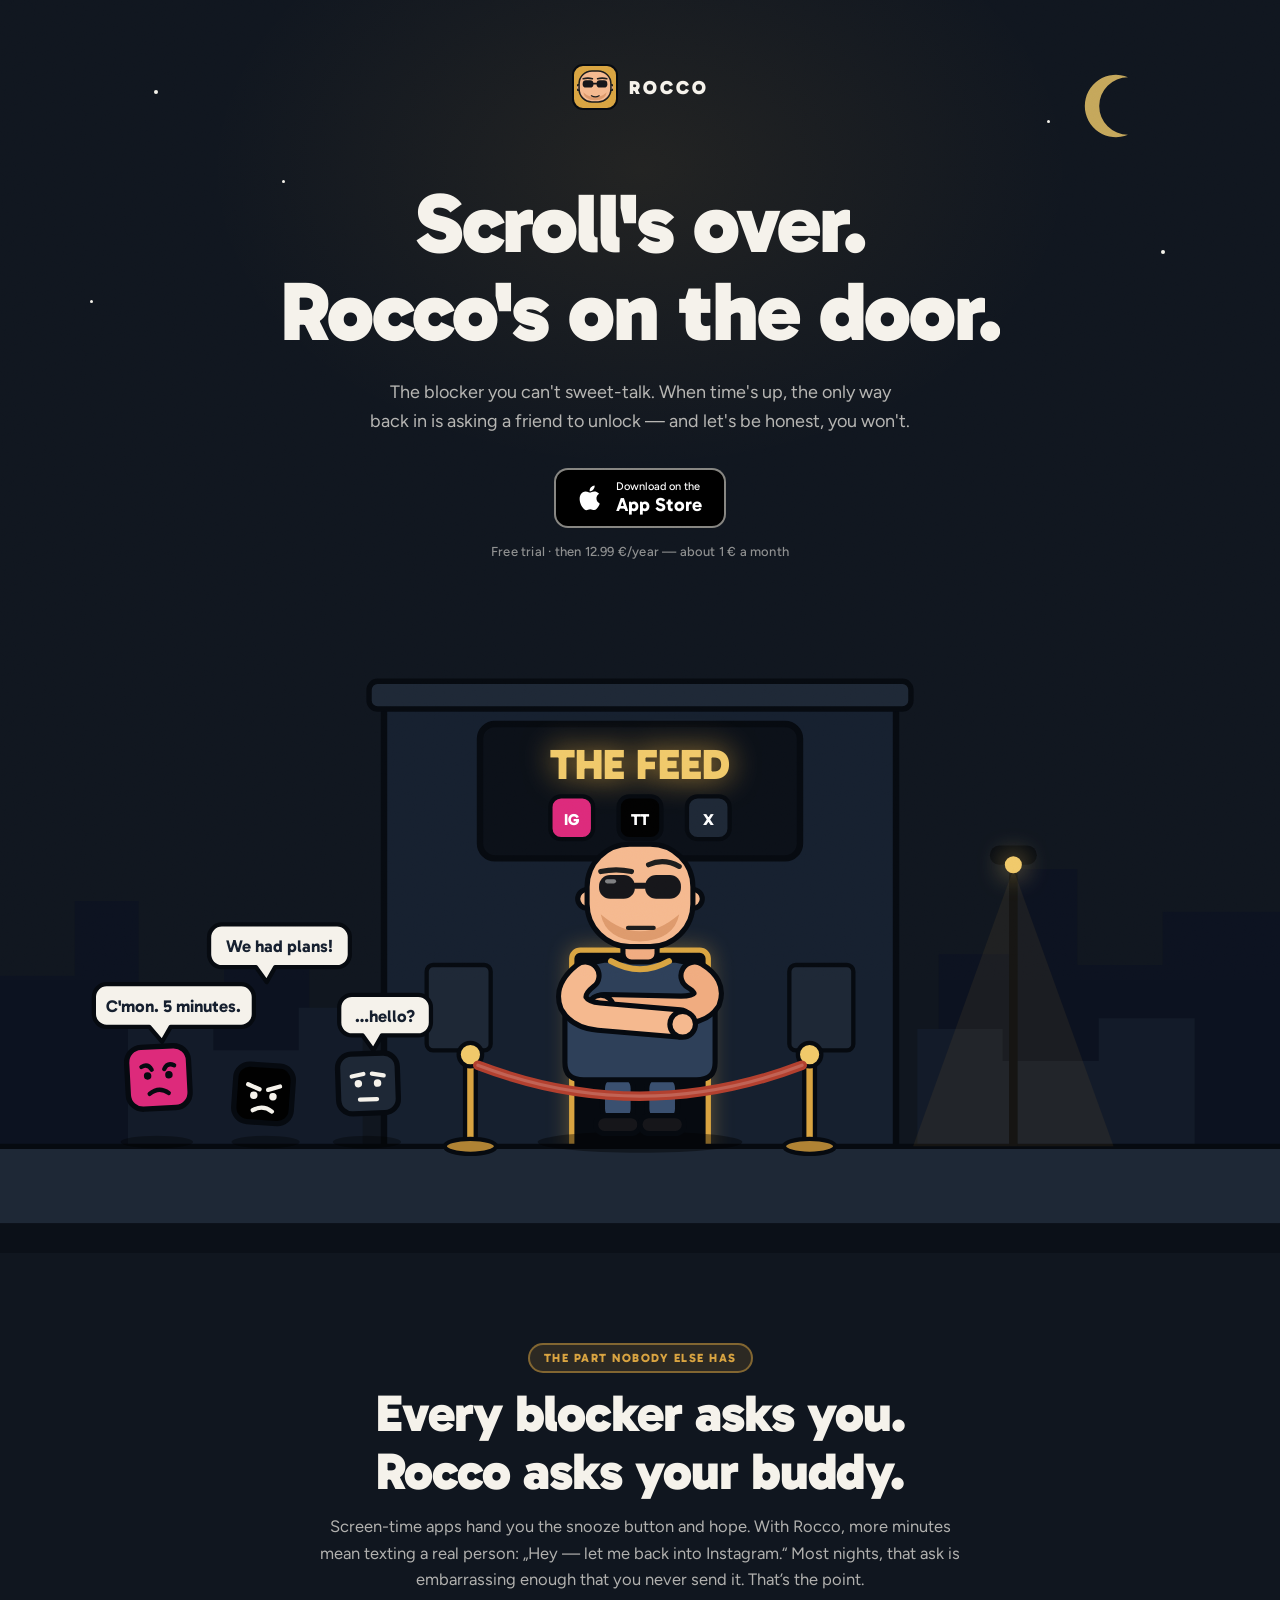
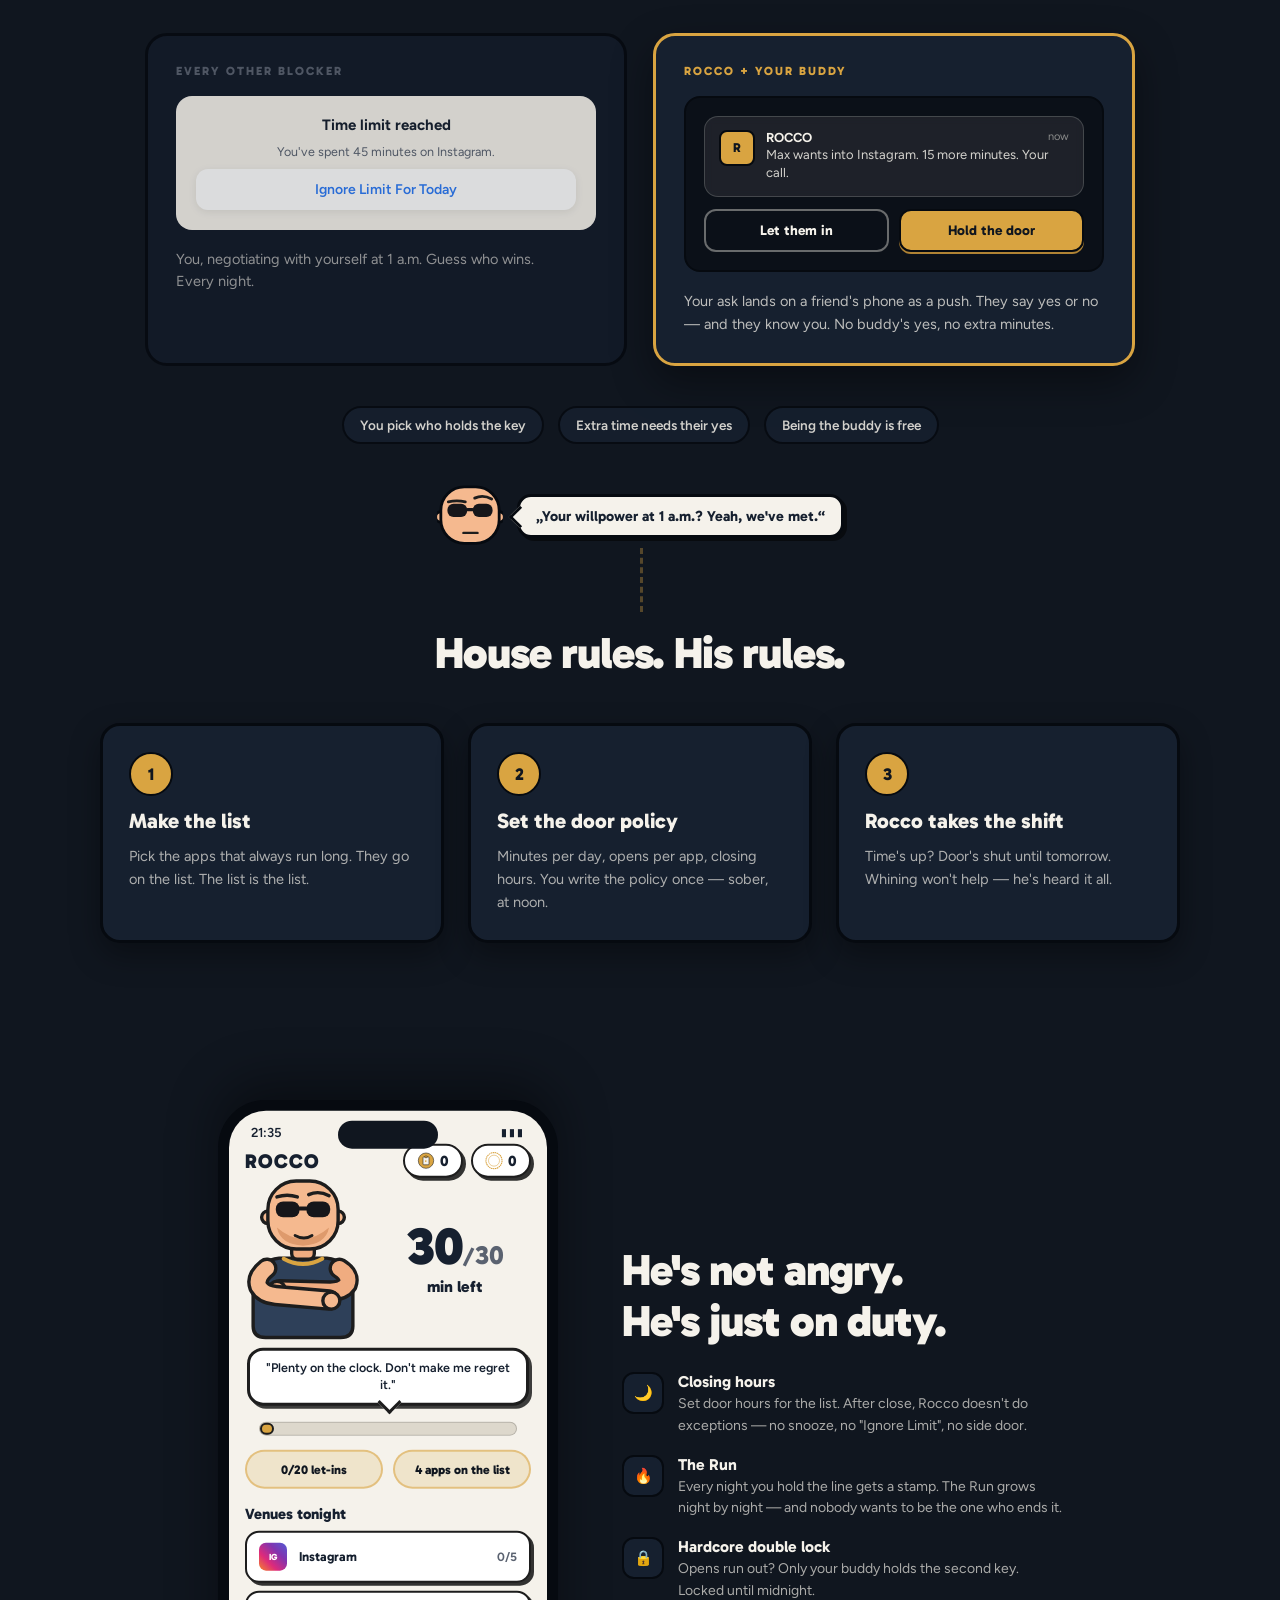
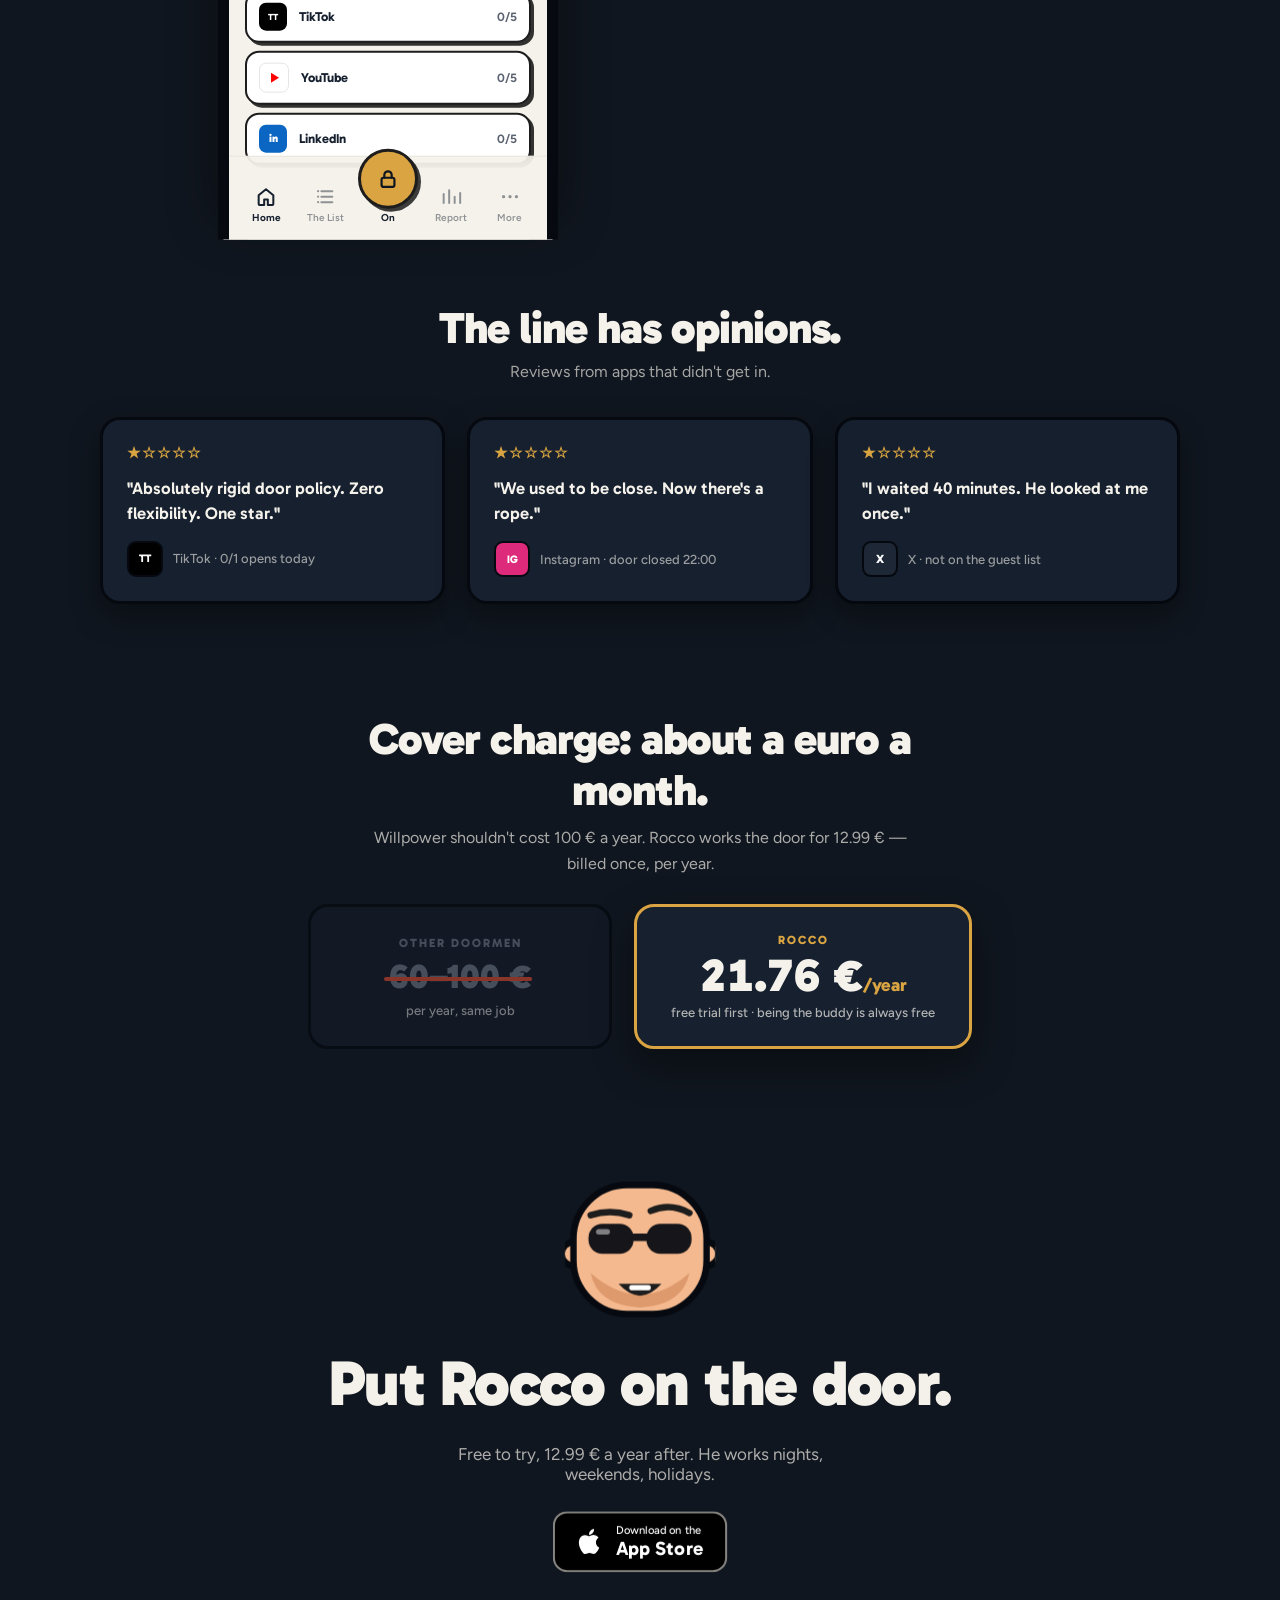
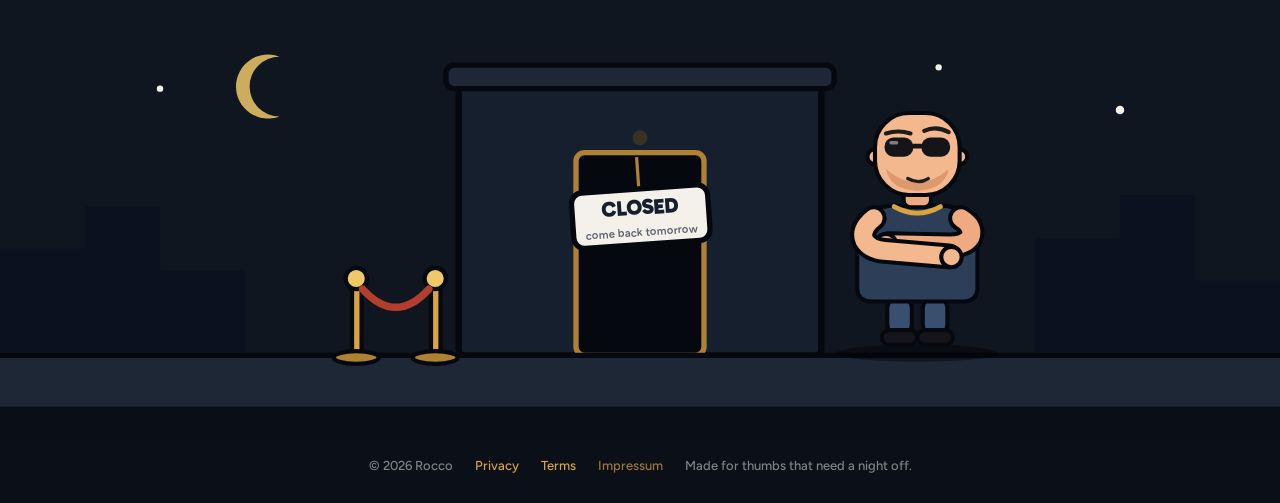
==== commit ff840baa: "Give the landing page its premium motion pass. GSAP + ScrollTrigger + SplitText and Lenis (self-host" ====
--- a/index.html
+++ b/index.html
@@ -3,6 +3,7 @@
 <head>
 <meta charset="utf-8">
 <meta name="viewport" content="width=device-width, initial-scale=1">
+<script id="Cookiebot" src="https://consent.cookiebot.com/uc.js" data-cbid="1db7adaa-9e09-48d9-9459-16a54d3e0758" data-blockingmode="auto" type="text/javascript"></script>
 <title>Rocco — Scroll's over. Rocco's on the door.</title>
 <meta name="description" content="The blocker you can't sweet-talk. When time's up, the only way back in is asking a friend to unlock.">
 <meta name="apple-itunes-app" content="app-id=6793236853">
@@ -10,12 +11,39 @@
 <link rel="apple-touch-icon" href="assets/app-icon.png" />
 <link rel="preconnect" href="https://fonts.googleapis.com">
 <link href="https://fonts.googleapis.com/css2?family=Gabarito:wght@500;600;700;800;900&amp;family=Figtree:wght@400;500;600;700&amp;display=swap" rel="stylesheet">
+<script>try{if(!matchMedia('(prefers-reduced-motion: reduce)').matches)document.documentElement.classList.add('rocco-motion')}catch(e){}</script>
 <style>body{margin:0;background:#10161F;font-family:'Figtree',sans-serif}a{color:#D9A441;text-decoration:none}a:hover{color:#F0C96A}
 @keyframes rocBreathe{0%,100%{transform:translateY(0)}50%{transform:translateY(-4px)}}
 @keyframes rocNod{0%,20%,100%{transform:rotate(0deg)}8%{transform:rotate(4deg)}14%{transform:rotate(-1deg)}}
 @keyframes neonFlick{0%,72%,76%,100%{opacity:1}74%{opacity:.55}90%{opacity:.85}}
 @keyframes bubbleBob{0%,100%{transform:translateY(0)}50%{transform:translateY(-6px)}}
 @keyframes starTwinkle{0%,100%{opacity:.9}50%{opacity:.35}}
+@keyframes spotSway{0%,100%{transform:rotate(-1.4deg)}50%{transform:rotate(1.4deg)}}
+html.lenis,html.lenis body{height:auto}
+.lenis.lenis-smooth{scroll-behavior:auto!important}
+.rocco-motion .hero-brand,.rocco-motion .hero-title,.rocco-motion .hero-sub,.rocco-motion .hero-cta,.rocco-motion .hero-trust{opacity:0}
+.rocco-motion #scene-club,.rocco-motion #scene-rocco,.rocco-motion #scene-rocco-shadow,.rocco-motion #scene-queue,.rocco-motion #scene-rope,.rocco-motion .scene-bldg,.rocco-motion .scene-lamp,.rocco-motion #scene-spot{opacity:0}
+.rocco-motion .rv{opacity:0}
+.rocco-motion .scene-spot-on{transform-origin:950px 300px;transform-box:view-box;animation:spotSway 7s ease-in-out infinite}
+.rocco-store-badge{will-change:transform;transition:box-shadow .35s ease,border-color .35s ease}
+.rocco-store-badge:hover{box-shadow:0 12px 34px rgba(217,164,65,.28);border-color:rgba(240,201,106,.85)!important}
+.card-dim85{opacity:.85}
+.card-dim75{opacity:.75}
+.rv-card{transition:transform .35s cubic-bezier(.34,1.56,.64,1),box-shadow .35s ease}
+.rv-card:hover{transform:translateY(-6px)}
+.grain{position:fixed;inset:-80px;z-index:60;pointer-events:none;opacity:.05;mix-blend-mode:overlay;background-image:url("data:image/svg+xml,%3Csvg xmlns='http://www.w3.org/2000/svg' width='240' height='240'%3E%3Cfilter id='n'%3E%3CfeTurbulence type='fractalNoise' baseFrequency='0.9' numOctaves='2' stitchTiles='stitch'/%3E%3C/filter%3E%3Crect width='100%25' height='100%25' filter='url(%23n)'/%3E%3C/svg%3E");animation:grainShift 1.1s steps(1,end) infinite}
+@keyframes grainShift{0%{transform:translate(0,0)}12.5%{transform:translate(-42px,28px)}25%{transform:translate(30px,-38px)}37.5%{transform:translate(-24px,-30px)}50%{transform:translate(38px,22px)}62.5%{transform:translate(-52px,-8px)}75%{transform:translate(16px,42px)}87.5%{transform:translate(-12px,-46px)}100%{transform:translate(0,0)}}
+.sheen{position:relative;overflow:hidden}
+.sheen::after{content:"";position:absolute;inset:0;background:linear-gradient(115deg,transparent 42%,rgba(240,201,106,.13) 50%,transparent 58%);transform:translateX(-130%);animation:sheenSweep 5.5s ease-in-out 1.5s infinite;pointer-events:none}
+@keyframes sheenSweep{0%,72%{transform:translateX(-130%)}88%,100%{transform:translateX(130%)}}
+@keyframes signSwing{0%,100%{transform:rotate(2.4deg)}50%{transform:rotate(-2.4deg)}}
+.sign-swing{animation:signSwing 3.8s ease-in-out infinite;transform-box:fill-box;transform-origin:50% 0}
+@keyframes shootStar{0%,88%{opacity:0;transform:translate(160px,44px)}90%{opacity:1}97%,100%{opacity:0;transform:translate(560px,150px)}}
+.shooting-star{animation:shootStar 11s linear 2s infinite}
+.topbar{position:fixed;top:0;left:0;right:0;z-index:70;display:flex;align-items:center;justify-content:space-between;gap:12px;padding:9px 18px;background:rgba(11,16,24,.74);backdrop-filter:blur(14px);-webkit-backdrop-filter:blur(14px);border-bottom:1px solid rgba(217,164,65,.22);transform:translateY(-110%)}
+.topbar.topbar-show{transform:translateY(0)}
+.topbar-cta{display:inline-flex;align-items:center;gap:8px;background:#D9A441;border:2px solid #060A10;border-radius:10px;padding:7px 14px;font:700 14px 'Gabarito',sans-serif;color:#10161F!important;box-shadow:0 2px 0 #B08334}
+@media (prefers-reduced-motion:reduce){*{animation:none!important;transition:none!important}}
 .hero-section{display:flex;flex-direction:column;min-height:100vh;min-height:100svh;overflow:hidden}
 .hero{position:relative;flex:0 0 auto;display:flex;flex-direction:column;align-items:center;text-align:center;padding:64px 24px 0}
 .hero-brand{display:flex;align-items:center;justify-content:center;gap:11px}
@@ -40,18 +68,40 @@
 .hero-cta svg{width:24px;height:24px}
 .hero-cta-label{font-size:10px}
 .hero-cta-store{font-size:17px}
+.hero-trust{margin-top:8px!important;font-size:12px!important}
 .hero-scene{flex:0 0 auto;width:100%;height:auto;margin-top:0}
 .hero-deco{display:none!important}
 }</style>
 <script>
   window.ROCCO_APP_STORE_URL = "https://apps.apple.com/app/the-rocco-app/id6793236853";
 </script>
+<script type="text/plain" data-cookieconsent="statistics" src="assets/posthog-init.js"></script>
 </head>
 <body>
+<div class="grain" aria-hidden="true"></div>
+<div id="topbar" class="topbar">
+  <div style="display:flex;align-items:center;gap:9px">
+    <div style="width:30px;height:30px;background:#D9A441;border:2px solid #060A10;border-radius:8px;display:flex;align-items:center;justify-content:center;overflow:hidden">
+      <svg viewBox="80 -2 140 140" width="25" height="25">
+        <rect x="88" y="6" width="124" height="120" rx="50" fill="#F5B98F" stroke="#1D1D1D" stroke-width="6"></rect>
+        <path d="M104 88 Q150 128 196 88 Q190 118 150 120 Q110 118 104 88 Z" fill="#DE9A6C"></path>
+        <rect x="102" y="42" width="42" height="28" rx="13" fill="#16161A"></rect>
+        <rect x="156" y="42" width="42" height="28" rx="13" fill="#16161A"></rect>
+        <rect x="141" y="51" width="18" height="7" rx="3.5" fill="#16161A"></rect>
+      </svg>
+    </div>
+    <span style="font:900 15px 'Gabarito',sans-serif;letter-spacing:2.5px;color:#F5F2EB">ROCCO</span>
+  </div>
+  <a class="rocco-store-badge topbar-cta" href="#">
+    <svg viewBox="0 0 24 24" width="16" height="16" fill="#10161F"><path d="M17.05 12.54c-.03-2.89 2.36-4.28 2.47-4.35-1.35-1.97-3.44-2.24-4.18-2.27-1.78-.18-3.47 1.05-4.37 1.05-.9 0-2.29-1.02-3.77-1-1.94.03-3.72 1.13-4.72 2.86-2.01 3.49-.51 8.66 1.45 11.49.96 1.39 2.1 2.94 3.6 2.88 1.45-.06 1.99-.93 3.74-.93s2.24.93 3.77.9c1.56-.03 2.54-1.41 3.49-2.8 1.1-1.61 1.55-3.17 1.58-3.25-.03-.02-3.03-1.16-3.06-4.58zM14.16 4.05c.8-.97 1.34-2.32 1.19-3.66-1.15.05-2.55.77-3.38 1.73-.74.86-1.39 2.23-1.22 3.55 1.29.1 2.6-.65 3.41-1.62z"></path></svg>
+    Get Rocco
+  </a>
+</div>
 <div style="background:#10161F;color:#F5F2EB;overflow:hidden;position:relative">
 
   <section class="hero-section">
   <div class="hero">
+    <span aria-hidden="true" style="position:absolute;top:-140px;left:50%;transform:translateX(-50%);width:min(900px,120vw);height:620px;background:radial-gradient(ellipse at center,rgba(217,164,65,.09) 0%,rgba(217,164,65,.035) 40%,transparent 68%);pointer-events:none"></span>
     <span class="hero-deco" style="position:absolute;top:90px;left:12%;width:4px;height:4px;background:#F5F2EB;border-radius:999px;animation:starTwinkle 3.2s ease-in-out infinite"></span>
     <span class="hero-deco" style="position:absolute;top:180px;left:22%;width:3px;height:3px;background:#F5F2EB;border-radius:999px;animation:starTwinkle 4.1s ease-in-out .6s infinite"></span>
     <span class="hero-deco" style="position:absolute;top:120px;right:18%;width:3px;height:3px;background:#F5F2EB;border-radius:999px;animation:starTwinkle 3.6s ease-in-out .3s infinite"></span>
@@ -81,14 +131,15 @@
       <svg viewBox="0 0 24 24" fill="#fff"><path d="M17.05 12.54c-.03-2.89 2.36-4.28 2.47-4.35-1.35-1.97-3.44-2.24-4.18-2.27-1.78-.18-3.47 1.05-4.37 1.05-.9 0-2.29-1.02-3.77-1-1.94.03-3.72 1.13-4.72 2.86-2.01 3.49-.51 8.66 1.45 11.49.96 1.39 2.1 2.94 3.6 2.88 1.45-.06 1.99-.93 3.74-.93s2.24.93 3.77.9c1.56-.03 2.54-1.41 3.49-2.8 1.1-1.61 1.55-3.17 1.58-3.25-.03-.02-3.03-1.16-3.06-4.58zM14.16 4.05c.8-.97 1.34-2.32 1.19-3.66-1.15.05-2.55.77-3.38 1.73-.74.86-1.39 2.23-1.22 3.55 1.29.1 2.6-.65 3.41-1.62z"></path></svg>
       <div style="display:flex;flex-direction:column;align-items:flex-start;line-height:1.15"><span class="hero-cta-label">Download on the</span><span class="hero-cta-store">App Store</span></div>
     </a>
+    <p class="hero-trust" style="margin:16px 0 0;font:500 13px 'Figtree',sans-serif;color:#F5F2EB;opacity:.55;letter-spacing:.2px">Free trial &middot; then 12.99&nbsp;&euro;/year &mdash; about 1&nbsp;&euro; a month</p>
   </div>
 
   <svg class="hero-scene" viewBox="0 0 1200 660" preserveAspectRatio="xMidYMax meet" aria-label="Rocco vor dem Club, niemand kommt rein">
-    <path d="M0 560 L0 400 L70 400 L70 330 L130 330 L130 410 L210 410 L210 360 L290 360 L290 560 Z" fill="#0C1220"></path>
-    <path d="M880 560 L880 380 L950 380 L950 300 L1010 300 L1010 390 L1090 390 L1090 340 L1200 340 L1200 560 Z" fill="#0C1220"></path>
-    <path d="M120 560 L120 440 L200 440 L200 470 L280 470 L280 430 L340 430 L340 560 Z" fill="#131B29"></path>
-    <path d="M860 560 L860 450 L940 450 L940 480 L1030 480 L1030 440 L1120 440 L1120 560 Z" fill="#131B29"></path>
-    <g transform="translate(360,110)">
+    <path class="scene-bldg" d="M0 560 L0 400 L70 400 L70 330 L130 330 L130 410 L210 410 L210 360 L290 360 L290 560 Z" fill="#0C1220"></path>
+    <path class="scene-bldg" d="M880 560 L880 380 L950 380 L950 300 L1010 300 L1010 390 L1090 390 L1090 340 L1200 340 L1200 560 Z" fill="#0C1220"></path>
+    <path class="scene-bldg" d="M120 560 L120 440 L200 440 L200 470 L280 470 L280 430 L340 430 L340 560 Z" fill="#131B29"></path>
+    <path class="scene-bldg" d="M860 560 L860 450 L940 450 L940 480 L1030 480 L1030 440 L1120 440 L1120 560 Z" fill="#131B29"></path>
+    <g id="scene-club" transform="translate(360,110)">
       <rect x="0" y="30" width="480" height="430" rx="6" fill="#16202F" stroke="#060A10" stroke-width="6"></rect>
       <rect x="-14" y="14" width="508" height="26" rx="8" fill="#1E2836" stroke="#060A10" stroke-width="5"></rect>
       <rect x="90" y="54" width="300" height="126" rx="14" fill="#0B1018" stroke="#060A10" stroke-width="6"></rect>
@@ -109,12 +160,12 @@
     <rect x="0" y="560" width="1200" height="100" fill="#1E2836"></rect>
     <line x1="0" y1="560" x2="1200" y2="560" stroke="#060A10" stroke-width="5"></line>
     <rect x="0" y="632" width="1200" height="28" fill="#0B1018"></rect>
-    <rect x="946" y="290" width="8" height="270" fill="#060A10"></rect>
-    <rect x="928" y="278" width="44" height="18" rx="9" fill="#060A10"></rect>
-    <circle cx="950" cy="296" r="8" fill="#F0C96A" style="filter:drop-shadow(0 0 12px rgba(240,201,106,.9))"></circle>
-    <polygon points="950,300 856,560 1044,560" fill="rgba(217,164,65,.07)"></polygon>
-    <ellipse cx="600" cy="556" rx="96" ry="10" fill="rgba(0,0,0,.4)"></ellipse>
-    <g transform="translate(480,272) scale(0.8)">
+    <rect class="scene-lamp" x="946" y="290" width="8" height="270" fill="#060A10"></rect>
+    <rect class="scene-lamp" x="928" y="278" width="44" height="18" rx="9" fill="#060A10"></rect>
+    <circle class="scene-lamp" cx="950" cy="296" r="8" fill="#F0C96A" style="filter:drop-shadow(0 0 12px rgba(240,201,106,.9))"></circle>
+    <polygon id="scene-spot" points="950,300 856,560 1044,560" fill="rgba(217,164,65,.07)"></polygon>
+    <ellipse id="scene-rocco-shadow" cx="600" cy="556" rx="96" ry="10" fill="rgba(0,0,0,.4)"></ellipse>
+    <g id="scene-rocco" transform="translate(480,272) scale(0.8)">
       <g id="legs">
         <rect x="106" y="276" width="36" height="56" rx="16" fill="#3A5070" stroke="#060A10" stroke-width="6"></rect>
         <rect x="158" y="276" width="36" height="56" rx="16" fill="#3A5070" stroke="#060A10" stroke-width="6"></rect>
@@ -142,7 +193,7 @@
       </g>
     </g>
     
-      <g>
+      <g id="scene-queue">
         <g transform="translate(118,468) rotate(-3)">
           <rect x="0" y="0" width="58" height="58" rx="14" fill="#DD2A7B" stroke="#060A10" stroke-width="5"></rect>
           <path d="M14 20 Q19 15 24 20" stroke="#060A10" stroke-width="4" fill="none" stroke-linecap="round" transform="rotate(18 19 18)"></path>
@@ -181,7 +232,7 @@
         </g>
       </g>
     
-    <g>
+    <g id="scene-rope">
       <rect x="436" y="478" width="10" height="82" rx="4" fill="#D9A441" stroke="#060A10" stroke-width="4"></rect>
       <circle cx="441" cy="474" r="11" fill="#F0C96A" stroke="#060A10" stroke-width="4"></circle>
       <ellipse cx="441" cy="560" rx="24" ry="7" fill="#B08334" stroke="#060A10" stroke-width="4"></ellipse>
@@ -195,13 +246,13 @@
   </section>
 
   <div style="display:flex;flex-direction:column;align-items:center;gap:40px;padding:90px 24px 0;position:relative">
-    <div style="display:flex;flex-direction:column;align-items:center;gap:12px;text-align:center;max-width:640px">
+    <div class="rv" style="display:flex;flex-direction:column;align-items:center;gap:12px;text-align:center;max-width:640px">
       <span style="padding:6px 14px;background:rgba(217,164,65,.14);border:2px solid rgba(217,164,65,.5);border-radius:999px;font:800 12px 'Gabarito',sans-serif;color:#D9A441;letter-spacing:1.5px">THE PART NOBODY ELSE HAS</span>
       <h2 style="margin:0;font:900 clamp(32px,4.5vw,52px)/1.12 'Gabarito',sans-serif;letter-spacing:-1px;text-wrap:balance">Every blocker asks you.<br>Rocco asks your buddy.</h2>
       <p style="margin:0;font:400 16.5px/1.6 'Figtree',sans-serif;opacity:.7;text-wrap:pretty">Screen-time apps hand you the snooze button and hope. With Rocco, more minutes mean texting a real person: &#8222;Hey — let me back into Instagram.&#8220; Most nights, that ask is embarrassing enough that you never send it. That&#8217;s the point.</p>
     </div>
     <div style="display:flex;flex-wrap:wrap;justify-content:center;gap:26px;max-width:1020px">
-      <div style="flex:1;min-width:300px;max-width:420px;display:flex;flex-direction:column;gap:18px;background:#131B29;border:3px solid #060A10;border-radius:22px;padding:28px;opacity:.85">
+      <div class="rv rv-card card-dim85" data-rv-x="-44" data-rv-o=".85" style="flex:1;min-width:300px;max-width:420px;display:flex;flex-direction:column;gap:18px;background:#131B29;border:3px solid #060A10;border-radius:22px;padding:28px">
         <span style="font:800 12px 'Gabarito',sans-serif;color:#5A6270;letter-spacing:2px">EVERY OTHER BLOCKER</span>
         <div style="display:flex;flex-direction:column;gap:10px;background:#F5F2EB;border-radius:16px;padding:20px;text-align:center">
           <span style="font:700 15px 'Figtree',sans-serif;color:#16202F">Time limit reached</span>
@@ -210,17 +261,17 @@
         </div>
         <span style="font:400 14.5px/1.55 'Figtree',sans-serif;opacity:.65;text-wrap:pretty">You, negotiating with yourself at 1 a.m. Guess who wins. Every night.</span>
       </div>
-      <div style="flex:1;min-width:300px;max-width:420px;display:flex;flex-direction:column;gap:18px;background:#16202F;border:3px solid #D9A441;border-radius:22px;padding:28px;box-shadow:0 16px 40px rgba(0,0,0,.4)">
+      <div class="rv rv-card" data-rv-x="44" data-rv-delay=".12" style="flex:1;min-width:300px;max-width:420px;display:flex;flex-direction:column;gap:18px;background:#16202F;border:3px solid #D9A441;border-radius:22px;padding:28px;box-shadow:0 16px 40px rgba(0,0,0,.4)">
         <span style="font:800 12px 'Gabarito',sans-serif;color:#D9A441;letter-spacing:2px">ROCCO + YOUR BUDDY</span>
         <div style="display:flex;flex-direction:column;gap:12px;background:#0B1018;border:2.5px solid #060A10;border-radius:16px;padding:18px">
-          <div style="display:flex;align-items:flex-start;gap:11px;background:rgba(245,242,235,.08);border:1.5px solid rgba(245,242,235,.18);border-radius:14px;padding:13px 14px;backdrop-filter:blur(4px)">
+          <div id="buddy-push" style="display:flex;align-items:flex-start;gap:11px;background:rgba(245,242,235,.08);border:1.5px solid rgba(245,242,235,.18);border-radius:14px;padding:13px 14px;backdrop-filter:blur(4px)">
             <div style="width:32px;height:32px;flex-shrink:0;background:#D9A441;border:2px solid #060A10;border-radius:8px;display:flex;align-items:center;justify-content:center;font:800 13px 'Gabarito',sans-serif;color:#10161F">R</div>
             <div style="flex:1;display:flex;flex-direction:column;gap:1px">
               <div style="display:flex;justify-content:space-between;gap:8px"><span style="font:700 13px 'Figtree',sans-serif;color:#F5F2EB">ROCCO</span><span style="font:400 11px 'Figtree',sans-serif;color:#F5F2EB;opacity:.5">now</span></div>
               <span style="font:400 13px/1.45 'Figtree',sans-serif;color:#F5F2EB;opacity:.85">Max wants into Instagram. 15 more minutes. Your call.</span>
             </div>
           </div>
-          <div style="display:grid;grid-template-columns:1fr 1fr;gap:10px">
+          <div id="buddy-actions" style="display:grid;grid-template-columns:1fr 1fr;gap:10px">
             <div style="text-align:center;padding:11px 0;background:transparent;border:2.5px solid rgba(245,242,235,.4);border-radius:12px;font:700 14px 'Gabarito',sans-serif;color:#F5F2EB">Let them in</div>
             <div style="text-align:center;padding:11px 0;background:#D9A441;border:2.5px solid #060A10;border-radius:12px;font:700 14px 'Gabarito',sans-serif;color:#10161F;box-shadow:0 2px 0 #B08334">Hold the door</div>
           </div>
@@ -228,12 +279,12 @@
         <span style="font:400 14.5px/1.55 'Figtree',sans-serif;opacity:.75;text-wrap:pretty">Your ask lands on a friend's phone as a push. They say yes or no — and they know you. No buddy's yes, no extra minutes.</span>
       </div>
     </div>
-    <div style="display:flex;flex-wrap:wrap;justify-content:center;gap:14px;max-width:900px">
+    <div class="rv" style="display:flex;flex-wrap:wrap;justify-content:center;gap:14px;max-width:900px">
       <span style="padding:9px 16px;background:#16202F;border:2.5px solid #060A10;border-radius:999px;font:600 13.5px 'Figtree',sans-serif;color:#F5F2EB;opacity:.85">You pick who holds the key</span>
       <span style="padding:9px 16px;background:#16202F;border:2.5px solid #060A10;border-radius:999px;font:600 13.5px 'Figtree',sans-serif;color:#F5F2EB;opacity:.85">Extra time needs their yes</span>
       <span style="padding:9px 16px;background:#16202F;border:2.5px solid #060A10;border-radius:999px;font:600 13.5px 'Figtree',sans-serif;color:#F5F2EB;opacity:.85">Being the buddy is free</span>
     </div>
-    <div style="display:flex;align-items:center;gap:14px">
+    <div class="rv" style="display:flex;align-items:center;gap:14px">
       <svg viewBox="80 0 140 136" width="66" height="64" style="flex-shrink:0">
         <circle cx="88" cy="70" r="11" fill="#F5B98F" stroke="#060A10" stroke-width="6"></circle>
         <circle cx="212" cy="70" r="11" fill="#F5B98F" stroke="#060A10" stroke-width="6"></circle>
@@ -251,19 +302,19 @@
 
   <div style="display:flex;flex-direction:column;align-items:center;gap:44px;padding:80px 24px 0;position:relative">
     <div style="position:absolute;top:0;left:50%;width:0;height:64px;border-left:3px dashed rgba(217,164,65,.35)"></div>
-    <h2 style="margin:0;font:900 clamp(30px,4vw,44px)/1.15 'Gabarito',sans-serif;letter-spacing:-1px;text-align:center">House rules. His rules.</h2>
+    <h2 class="rv" style="margin:0;font:900 clamp(30px,4vw,44px)/1.15 'Gabarito',sans-serif;letter-spacing:-1px;text-align:center">House rules. His rules.</h2>
     <div style="display:flex;flex-wrap:wrap;justify-content:center;gap:24px;max-width:1080px">
-      <div style="flex:1;min-width:270px;max-width:330px;display:flex;flex-direction:column;gap:12px;background:#16202F;border:3px solid #060A10;border-radius:20px;padding:26px;box-shadow:0 12px 30px rgba(0,0,0,.35)">
+      <div class="rv rv-card" style="flex:1;min-width:270px;max-width:330px;display:flex;flex-direction:column;gap:12px;background:#16202F;border:3px solid #060A10;border-radius:20px;padding:26px;box-shadow:0 12px 30px rgba(0,0,0,.35)">
         <span style="width:40px;height:40px;display:flex;align-items:center;justify-content:center;background:#D9A441;border:2.5px solid #060A10;border-radius:999px;font:800 17px 'Gabarito',sans-serif;color:#10161F">1</span>
         <span style="font:800 21px 'Gabarito',sans-serif;color:#F5F2EB">Make the list</span>
         <span style="font:400 14.5px/1.6 'Figtree',sans-serif;color:#F5F2EB;opacity:.68">Pick the apps that always run long. They go on the list. The list is the list.</span>
       </div>
-      <div style="flex:1;min-width:270px;max-width:330px;display:flex;flex-direction:column;gap:12px;background:#16202F;border:3px solid #060A10;border-radius:20px;padding:26px;box-shadow:0 12px 30px rgba(0,0,0,.35)">
+      <div class="rv rv-card" data-rv-delay=".12" style="flex:1;min-width:270px;max-width:330px;display:flex;flex-direction:column;gap:12px;background:#16202F;border:3px solid #060A10;border-radius:20px;padding:26px;box-shadow:0 12px 30px rgba(0,0,0,.35)">
         <span style="width:40px;height:40px;display:flex;align-items:center;justify-content:center;background:#D9A441;border:2.5px solid #060A10;border-radius:999px;font:800 17px 'Gabarito',sans-serif;color:#10161F">2</span>
         <span style="font:800 21px 'Gabarito',sans-serif;color:#F5F2EB">Set the door policy</span>
         <span style="font:400 14.5px/1.6 'Figtree',sans-serif;color:#F5F2EB;opacity:.68">Minutes per day, opens per app, closing hours. You write the policy once — sober, at noon.</span>
       </div>
-      <div style="flex:1;min-width:270px;max-width:330px;display:flex;flex-direction:column;gap:12px;background:#16202F;border:3px solid #060A10;border-radius:20px;padding:26px;box-shadow:0 12px 30px rgba(0,0,0,.35)">
+      <div class="rv rv-card" data-rv-delay=".24" style="flex:1;min-width:270px;max-width:330px;display:flex;flex-direction:column;gap:12px;background:#16202F;border:3px solid #060A10;border-radius:20px;padding:26px;box-shadow:0 12px 30px rgba(0,0,0,.35)">
         <span style="width:40px;height:40px;display:flex;align-items:center;justify-content:center;background:#D9A441;border:2.5px solid #060A10;border-radius:999px;font:800 17px 'Gabarito',sans-serif;color:#10161F">3</span>
         <span style="font:800 21px 'Gabarito',sans-serif;color:#F5F2EB">Rocco takes the shift</span>
         <span style="font:400 14.5px/1.6 'Figtree',sans-serif;color:#F5F2EB;opacity:.68">Time's up? Door's shut until tomorrow. Whining won't help — he's heard it all.</span>
@@ -272,8 +323,8 @@
   </div>
 
   <div style="display:flex;flex-wrap:wrap;align-items:center;justify-content:center;gap:64px;padding:110px 24px 0;position:relative">
-    <div style="width:340px;flex-shrink:0;display:flex;flex-direction:column">
-      <div style="width:340px;height:740px;background:#F5F2EB;border-radius:48px 48px 0 0;border:11px solid #060A10;border-bottom:none;box-shadow:0 -18px 50px rgba(0,0,0,.4);position:relative;overflow:hidden;display:flex;flex-direction:column;box-sizing:border-box;padding-bottom:78px">
+    <div id="phone-wrap" class="rv" style="width:340px;flex-shrink:0;display:flex;flex-direction:column">
+      <div id="phone-body" style="width:340px;height:740px;background:#F5F2EB;border-radius:48px 48px 0 0;border:11px solid #060A10;border-bottom:none;box-shadow:0 -18px 50px rgba(0,0,0,.4);position:relative;overflow:hidden;display:flex;flex-direction:column;box-sizing:border-box;padding-bottom:78px">
         <div style="position:absolute;top:10px;left:50%;transform:translateX(-50%);width:100px;height:28px;background:#10161F;border-radius:16px;z-index:5"></div>
         <div style="display:flex;justify-content:space-between;align-items:center;padding:14px 22px 0;font:600 13px 'Figtree',sans-serif;color:#16202F"><span>21:35</span><span style="letter-spacing:2px;font-size:10px">▮▮▮</span></div>
         <div style="display:flex;justify-content:space-between;align-items:center;padding:4px 16px 0">
@@ -317,7 +368,7 @@
           </svg>
           <div style="flex:1;display:flex;flex-direction:column;align-items:center;justify-content:center;gap:2px;padding-bottom:6px">
             <div style="display:flex;align-items:baseline;gap:1px;line-height:1">
-              <span style="font:900 52px/0.9 'Gabarito',sans-serif;color:#16202F;letter-spacing:-2px">30</span>
+              <span id="phone-min" style="font:900 52px/0.9 'Gabarito',sans-serif;color:#16202F;letter-spacing:-2px;font-variant-numeric:tabular-nums">30</span>
               <span style="font:800 22px 'Gabarito',sans-serif;color:#5A6270;padding-bottom:5px">/</span>
               <span style="font:800 26px 'Gabarito',sans-serif;color:#5A6270;padding-bottom:4px">30</span>
             </div>
@@ -340,7 +391,7 @@
           <span style="flex:1;text-align:center;padding:10px 6px;background:rgba(217,164,65,.18);border:2.5px solid rgba(217,164,65,.55);border-radius:999px;font:800 12.5px 'Gabarito',sans-serif;color:#10161F">4 apps on the list</span>
         </div>
         <div style="padding:16px 16px 0;font:800 15px 'Gabarito',sans-serif;color:#16202F">Venues tonight</div>
-        <div style="display:flex;flex-direction:column;gap:8px;padding:8px 16px 0">
+        <div id="venue-list" style="display:flex;flex-direction:column;gap:8px;padding:8px 16px 0">
           <div style="display:flex;align-items:center;gap:12px;background:#fff;border:2.5px solid #1D1D1D;border-radius:14px;padding:10px 12px;box-shadow:3px 3px 0 rgba(29,29,29,.9)">
             <div style="width:28px;height:28px;border-radius:7px;background:linear-gradient(45deg,#F58529,#DD2A7B,#8134AF,#515BD4);display:flex;align-items:center;justify-content:center;font:800 9px 'Gabarito',sans-serif;color:#fff">IG</div>
             <span style="flex:1;font:700 13px 'Gabarito',sans-serif;color:#16202F">Instagram</span>
@@ -375,18 +426,18 @@
       </div>
     </div>
     <div style="display:flex;flex-direction:column;gap:26px;max-width:440px">
-      <h2 style="margin:0;font:900 clamp(30px,4vw,44px)/1.15 'Gabarito',sans-serif;letter-spacing:-1px">He's not angry.<br>He's just on duty.</h2>
+      <h2 class="rv" style="margin:0;font:900 clamp(30px,4vw,44px)/1.15 'Gabarito',sans-serif;letter-spacing:-1px">He's not angry.<br>He's just on duty.</h2>
       <div style="display:flex;flex-direction:column;gap:18px">
-        <div style="display:flex;gap:14px;align-items:flex-start">
-          <span style="width:38px;height:38px;flex-shrink:0;display:flex;align-items:center;justify-content:center;background:#16202F;border:2.5px solid #060A10;border-radius:12px;font:800 15px 'Gabarito',sans-serif;color:#D9A441">⏱</span>
-          <div style="display:flex;flex-direction:column;gap:2px"><span style="font:700 16px 'Gabarito',sans-serif">Live door count</span><span style="font:400 14px/1.55 'Figtree',sans-serif;opacity:.68">Rocco's mood tracks your minutes. Under ten left, he starts tapping his watch.</span></div>
-        </div>
-        <div style="display:flex;gap:14px;align-items:flex-start">
-          <span style="width:38px;height:38px;flex-shrink:0;display:flex;align-items:center;justify-content:center;background:#16202F;border:2.5px solid #060A10;border-radius:12px;font:800 15px 'Gabarito',sans-serif;color:#D9A441">🔥</span>
-          <div style="display:flex;flex-direction:column;gap:2px"><span style="font:700 16px 'Gabarito',sans-serif">Streaks that unlock stuff</span><span style="font:400 14px/1.55 'Figtree',sans-serif;opacity:.68">14 clean days: golden shades. 30 days: Rocco takes a vacation photo for your widget.</span></div>
-        </div>
-        <div style="display:flex;gap:14px;align-items:flex-start">
-          <span style="width:38px;height:38px;flex-shrink:0;display:flex;align-items:center;justify-content:center;background:#16202F;border:2.5px solid #060A10;border-radius:12px;font:800 15px 'Gabarito',sans-serif;color:#D9A441">🔒</span>
+        <div class="rv" data-rv-delay=".1" style="display:flex;gap:14px;align-items:flex-start">
+          <span style="width:38px;height:38px;flex-shrink:0;display:flex;align-items:center;justify-content:center;background:#16202F;border:2.5px solid #060A10;border-radius:12px;font:800 15px 'Gabarito',sans-serif;color:#D9A441" class="feat-ico">🌙</span>
+          <div style="display:flex;flex-direction:column;gap:2px"><span style="font:700 16px 'Gabarito',sans-serif">Closing hours</span><span style="font:400 14px/1.55 'Figtree',sans-serif;opacity:.68">Set door hours for the list. After close, Rocco doesn't do exceptions — no snooze, no "Ignore Limit", no side door.</span></div>
+        </div>
+        <div class="rv" data-rv-delay=".2" style="display:flex;gap:14px;align-items:flex-start">
+          <span style="width:38px;height:38px;flex-shrink:0;display:flex;align-items:center;justify-content:center;background:#16202F;border:2.5px solid #060A10;border-radius:12px;font:800 15px 'Gabarito',sans-serif;color:#D9A441" class="feat-ico">🔥</span>
+          <div style="display:flex;flex-direction:column;gap:2px"><span style="font:700 16px 'Gabarito',sans-serif">The Run</span><span style="font:400 14px/1.55 'Figtree',sans-serif;opacity:.68">Every night you hold the line gets a stamp. The Run grows night by night — and nobody wants to be the one who ends it.</span></div>
+        </div>
+        <div class="rv" data-rv-delay=".3" style="display:flex;gap:14px;align-items:flex-start">
+          <span style="width:38px;height:38px;flex-shrink:0;display:flex;align-items:center;justify-content:center;background:#16202F;border:2.5px solid #060A10;border-radius:12px;font:800 15px 'Gabarito',sans-serif;color:#D9A441" class="feat-ico">🔒</span>
           <div style="display:flex;flex-direction:column;gap:2px"><span style="font:700 16px 'Gabarito',sans-serif">Hardcore double lock</span><span style="font:400 14px/1.55 'Figtree',sans-serif;opacity:.68">Opens run out? Only your buddy holds the second key. Locked until midnight.</span></div>
         </div>
       </div>
@@ -394,22 +445,22 @@
   </div>
 
   <div style="display:flex;flex-direction:column;align-items:center;gap:36px;padding:110px 24px 0">
-    <div style="display:flex;flex-direction:column;align-items:center;gap:8px;text-align:center">
+    <div class="rv" style="display:flex;flex-direction:column;align-items:center;gap:8px;text-align:center">
       <h2 style="margin:0;font:900 clamp(30px,4vw,44px)/1.15 'Gabarito',sans-serif;letter-spacing:-1px">The line has opinions.</h2>
       <span style="font:400 16px 'Figtree',sans-serif;opacity:.65">Reviews from apps that didn't get in.</span>
     </div>
     <div style="display:flex;flex-wrap:wrap;justify-content:center;gap:22px;max-width:1080px">
-      <div style="flex:1;min-width:270px;max-width:330px;display:flex;flex-direction:column;gap:14px;background:#16202F;border:3px solid #060A10;border-radius:20px;padding:24px;box-shadow:0 12px 30px rgba(0,0,0,.35)">
+      <div class="rv rv-card" style="flex:1;min-width:270px;max-width:330px;display:flex;flex-direction:column;gap:14px;background:#16202F;border:3px solid #060A10;border-radius:20px;padding:24px;box-shadow:0 12px 30px rgba(0,0,0,.35)">
         <span style="font:800 15px 'Gabarito',sans-serif;color:#D9A441;letter-spacing:2px">★☆☆☆☆</span>
         <span style="font:600 17px/1.5 'Gabarito',sans-serif;color:#F5F2EB">&quot;Absolutely rigid door policy. Zero flexibility. One star.&quot;</span>
         <div style="display:flex;align-items:center;gap:10px;margin-top:auto"><span style="width:32px;height:32px;background:#010101;border:2px solid #060A10;border-radius:9px;display:flex;align-items:center;justify-content:center;font:800 11px 'Gabarito',sans-serif;color:#fff">TT</span><span style="font:500 13px 'Figtree',sans-serif;opacity:.6">TikTok · 0/1 opens today</span></div>
       </div>
-      <div style="flex:1;min-width:270px;max-width:330px;display:flex;flex-direction:column;gap:14px;background:#16202F;border:3px solid #060A10;border-radius:20px;padding:24px;box-shadow:0 12px 30px rgba(0,0,0,.35)">
+      <div class="rv rv-card" data-rv-delay=".12" style="flex:1;min-width:270px;max-width:330px;display:flex;flex-direction:column;gap:14px;background:#16202F;border:3px solid #060A10;border-radius:20px;padding:24px;box-shadow:0 12px 30px rgba(0,0,0,.35)">
         <span style="font:800 15px 'Gabarito',sans-serif;color:#D9A441;letter-spacing:2px">★☆☆☆☆</span>
         <span style="font:600 17px/1.5 'Gabarito',sans-serif;color:#F5F2EB">&quot;We used to be close. Now there's a rope.&quot;</span>
         <div style="display:flex;align-items:center;gap:10px;margin-top:auto"><span style="width:32px;height:32px;background:#DD2A7B;border:2px solid #060A10;border-radius:9px;display:flex;align-items:center;justify-content:center;font:800 11px 'Gabarito',sans-serif;color:#fff">IG</span><span style="font:500 13px 'Figtree',sans-serif;opacity:.6">Instagram · door closed 22:00</span></div>
       </div>
-      <div style="flex:1;min-width:270px;max-width:330px;display:flex;flex-direction:column;gap:14px;background:#16202F;border:3px solid #060A10;border-radius:20px;padding:24px;box-shadow:0 12px 30px rgba(0,0,0,.35)">
+      <div class="rv rv-card" data-rv-delay=".24" style="flex:1;min-width:270px;max-width:330px;display:flex;flex-direction:column;gap:14px;background:#16202F;border:3px solid #060A10;border-radius:20px;padding:24px;box-shadow:0 12px 30px rgba(0,0,0,.35)">
         <span style="font:800 15px 'Gabarito',sans-serif;color:#D9A441;letter-spacing:2px">★☆☆☆☆</span>
         <span style="font:600 17px/1.5 'Gabarito',sans-serif;color:#F5F2EB">&quot;I waited 40 minutes. He looked at me once.&quot;</span>
         <div style="display:flex;align-items:center;gap:10px;margin-top:auto"><span style="width:32px;height:32px;background:#1E2836;border:2px solid #060A10;border-radius:9px;display:flex;align-items:center;justify-content:center;font:800 12px 'Gabarito',sans-serif;color:#fff">X</span><span style="font:500 13px 'Figtree',sans-serif;opacity:.6">X · not on the guest list</span></div>
@@ -418,26 +469,26 @@
   </div>
 
   <div style="display:flex;flex-direction:column;align-items:center;gap:28px;padding:110px 24px 0">
-    <div style="display:flex;flex-direction:column;align-items:center;gap:10px;text-align:center;max-width:560px">
+    <div class="rv" style="display:flex;flex-direction:column;align-items:center;gap:10px;text-align:center;max-width:560px">
       <h2 style="margin:0;font:900 clamp(30px,4vw,44px)/1.15 'Gabarito',sans-serif;letter-spacing:-1px">Cover charge: about a euro a month.</h2>
       <span style="font:400 16px/1.6 'Figtree',sans-serif;opacity:.68;text-wrap:pretty">Willpower shouldn't cost 100&nbsp;&euro; a year. Rocco works the door for 12.99&nbsp;&euro; &mdash; billed once, per year.</span>
     </div>
     <div style="display:flex;flex-wrap:wrap;justify-content:center;align-items:stretch;gap:22px">
-      <div style="display:flex;flex-direction:column;align-items:center;justify-content:center;gap:6px;min-width:230px;background:#131B29;border:3px solid #060A10;border-radius:20px;padding:26px 34px;opacity:.75">
+      <div class="rv rv-card card-dim75" data-rv-x="-40" data-rv-o=".75" style="display:flex;flex-direction:column;align-items:center;justify-content:center;gap:6px;min-width:230px;background:#131B29;border:3px solid #060A10;border-radius:20px;padding:26px 34px">
         <span style="font:800 12px 'Gabarito',sans-serif;color:#5A6270;letter-spacing:2px">OTHER DOORMEN</span>
-        <span style="font:900 34px 'Gabarito',sans-serif;color:#5A6270;text-decoration:line-through;text-decoration-thickness:3px">60&ndash;100&nbsp;&euro;</span>
+        <span style="position:relative;display:inline-block;font:900 34px 'Gabarito',sans-serif;color:#5A6270">60&ndash;100&nbsp;&euro;<span id="price-strike" style="position:absolute;left:-5px;right:-5px;top:52%;height:4px;border-radius:2px;background:#B3402F;transform:scaleX(0);transform-origin:left center"></span></span>
         <span style="font:500 13px 'Figtree',sans-serif;opacity:.6">per year, same job</span>
       </div>
-      <div style="display:flex;flex-direction:column;align-items:center;justify-content:center;gap:6px;min-width:230px;background:#16202F;border:3px solid #D9A441;border-radius:20px;padding:26px 34px;box-shadow:0 16px 40px rgba(0,0,0,.4)">
+      <div class="rv rv-card sheen" data-rv-x="40" data-rv-delay=".12" style="display:flex;flex-direction:column;align-items:center;justify-content:center;gap:6px;min-width:230px;background:#16202F;border:3px solid #D9A441;border-radius:20px;padding:26px 34px;box-shadow:0 16px 40px rgba(0,0,0,.4)">
         <span style="font:800 12px 'Gabarito',sans-serif;color:#D9A441;letter-spacing:2px">ROCCO</span>
-        <span style="font:900 46px/1 'Gabarito',sans-serif;color:#F5F2EB">12.99&nbsp;&euro;<span style="font:800 18px 'Gabarito',sans-serif;color:#D9A441">/year</span></span>
+        <span style="font:900 46px/1 'Gabarito',sans-serif;color:#F5F2EB"><span id="price-num" style="font-variant-numeric:tabular-nums">12.99</span>&nbsp;&euro;<span style="font:800 18px 'Gabarito',sans-serif;color:#D9A441">/year</span></span>
         <span style="font:500 13px 'Figtree',sans-serif;opacity:.7">free trial first &middot; being the buddy is always free</span>
       </div>
     </div>
   </div>
 
   <div style="display:flex;flex-direction:column;align-items:center;gap:24px;padding:130px 24px 0;text-align:center">
-    <svg viewBox="80 0 140 136" width="150" height="146" style="animation:rocBreathe 3.4s ease-in-out infinite">
+    <div class="rv" data-rv-pop="1" style="display:flex"><svg viewBox="80 0 140 136" width="150" height="146" style="animation:rocBreathe 3.4s ease-in-out infinite">
       <circle cx="88" cy="70" r="11" fill="#F5B98F" stroke="#060A10" stroke-width="6"></circle>
       <circle cx="212" cy="70" r="11" fill="#F5B98F" stroke="#060A10" stroke-width="6"></circle>
       <rect x="88" y="6" width="124" height="120" rx="50" fill="#F5B98F" stroke="#060A10" stroke-width="6"></rect>
@@ -450,16 +501,20 @@
       <rect x="109" y="47" width="13" height="5" rx="2.5" fill="#fff" opacity=".45"></rect>
       <path d="M104 34 Q122 28 140 34" stroke="#1D1D1D" stroke-width="6" fill="none" stroke-linecap="round"></path>
       <path d="M160 30 Q178 22 196 32" stroke="#1D1D1D" stroke-width="6" fill="none" stroke-linecap="round"></path>
-    </svg>
-    <h2 style="margin:0;font:900 clamp(38px,5.5vw,64px)/1.1 'Gabarito',sans-serif;letter-spacing:-1.5px;text-wrap:balance">Put Rocco on the door.</h2>
-    <span style="font:400 17px 'Figtree',sans-serif;opacity:.7;max-width:440px">Free to try, 12.99&nbsp;&euro; a year after. He works nights, weekends, holidays.</span>
-    <a class="rocco-store-badge" href="#" style="margin-top:6px;display:inline-flex;align-items:center;gap:12px;background:#000;border:2px solid rgba(245,242,235,.55);border-radius:14px;padding:10px 22px;color:#fff;text-decoration:none">
+    </svg></div>
+    <h2 class="rv" data-rv-delay=".1" style="margin:0;font:900 clamp(38px,5.5vw,64px)/1.1 'Gabarito',sans-serif;letter-spacing:-1.5px;text-wrap:balance">Put Rocco on the door.</h2>
+    <span class="rv" data-rv-delay=".2" data-rv-o=".7" style="font:400 17px 'Figtree',sans-serif;opacity:.7;max-width:440px">Free to try, 12.99&nbsp;&euro; a year after. He works nights, weekends, holidays.</span>
+    <a class="rocco-store-badge rv" data-rv-delay=".3" data-rv-pop="1" href="#" style="margin-top:6px;display:inline-flex;align-items:center;gap:12px;background:#000;border:2px solid rgba(245,242,235,.55);border-radius:14px;padding:10px 22px;color:#fff;text-decoration:none">
       <svg viewBox="0 0 24 24" width="26" height="26" fill="#fff"><path d="M17.05 12.54c-.03-2.89 2.36-4.28 2.47-4.35-1.35-1.97-3.44-2.24-4.18-2.27-1.78-.18-3.47 1.05-4.37 1.05-.9 0-2.29-1.02-3.77-1-1.94.03-3.72 1.13-4.72 2.86-2.01 3.49-.51 8.66 1.45 11.49.96 1.39 2.1 2.94 3.6 2.88 1.45-.06 1.99-.93 3.74-.93s2.24.93 3.77.9c1.56-.03 2.54-1.41 3.49-2.8 1.1-1.61 1.55-3.17 1.58-3.25-.03-.02-3.03-1.16-3.06-4.58zM14.16 4.05c.8-.97 1.34-2.32 1.19-3.66-1.15.05-2.55.77-3.38 1.73-.74.86-1.39 2.23-1.22 3.55 1.29.1 2.6-.65 3.41-1.62z"></path></svg>
       <div style="display:flex;flex-direction:column;align-items:flex-start;line-height:1.15"><span style="font:500 11px 'Figtree',sans-serif;color:#fff">Download on the</span><span style="font:700 19px 'Gabarito',sans-serif;color:#fff">App Store</span></div>
     </a>
   </div>
 
-  <svg viewBox="0 0 1200 400" style="display:block;width:100%;margin-top:40px" aria-label="Ende der Nacht — der Club ist zu">
+  <svg class="rv" viewBox="0 0 1200 400" style="display:block;width:100%;margin-top:40px" aria-label="Ende der Nacht — der Club ist zu">
+    <g class="shooting-star" opacity="0">
+      <line x1="-30" y1="-9" x2="0" y2="0" stroke="#F5F2EB" stroke-width="1.6" stroke-linecap="round" opacity=".55"></line>
+      <circle cx="0" cy="0" r="2.4" fill="#F5F2EB"></circle>
+    </g>
     <circle cx="150" cy="70" r="3" fill="#F5F2EB" style="animation:starTwinkle 3.4s ease-in-out infinite"></circle>
     <circle cx="1050" cy="90" r="4" fill="#F5F2EB" style="animation:starTwinkle 4.2s ease-in-out .8s infinite"></circle>
     <circle cx="880" cy="50" r="3" fill="#F5F2EB" style="animation:starTwinkle 3.8s ease-in-out .4s infinite"></circle>
@@ -472,10 +527,12 @@
       <rect x="110" y="70" width="120" height="190" rx="8" fill="#060A10" stroke="#B08334" stroke-width="5"></rect>
       <circle cx="170" cy="56" r="7" fill="#3A3324"></circle>
       <g transform="translate(170,120) rotate(-4)">
-        <line x1="0" y1="-46" x2="0" y2="-16" stroke="#B08334" stroke-width="3"></line>
-        <rect x="-64" y="-16" width="128" height="52" rx="10" fill="#F5F2EB" stroke="#060A10" stroke-width="5"></rect>
-        <text x="0" y="8" text-anchor="middle" style="font:900 20px 'Gabarito',sans-serif;fill:#16202F">CLOSED</text>
-        <text x="0" y="28" text-anchor="middle" style="font:600 10.5px 'Figtree',sans-serif;fill:#5A6270">come back tomorrow</text>
+        <g class="sign-swing">
+          <line x1="0" y1="-46" x2="0" y2="-16" stroke="#B08334" stroke-width="3"></line>
+          <rect x="-64" y="-16" width="128" height="52" rx="10" fill="#F5F2EB" stroke="#060A10" stroke-width="5"></rect>
+          <text x="0" y="8" text-anchor="middle" style="font:900 20px 'Gabarito',sans-serif;fill:#16202F">CLOSED</text>
+          <text x="0" y="28" text-anchor="middle" style="font:600 10.5px 'Figtree',sans-serif;fill:#5A6270">come back tomorrow</text>
+        </g>
       </g>
     </g>
     <rect x="0" y="320" width="1200" height="52" fill="#1E2836"></rect>
@@ -539,6 +596,14 @@
       }
     });
 
+    var topbar = document.getElementById("topbar");
+    if (topbar && !document.documentElement.classList.contains("rocco-motion")) {
+      window.addEventListener("scroll", function () {
+        var h = document.querySelector(".hero-section");
+        topbar.classList.toggle("topbar-show", window.scrollY > (h ? h.offsetHeight : 600) * 0.8);
+      }, { passive: true });
+    }
+
     var scene = document.querySelector(".hero-scene");
     if (!scene) return;
     var desktopView = "0 0 1200 660";
@@ -554,5 +619,181 @@
     window.addEventListener("resize", fitHeroScene);
   })();
 </script>
+<script src="assets/vendor/gsap.min.js"></script>
+<script src="assets/vendor/ScrollTrigger.min.js"></script>
+<script src="assets/vendor/SplitText.min.js"></script>
+<script src="assets/vendor/lenis.min.js"></script>
+<script>
+(function () {
+  var root = document.documentElement;
+  if (!root.classList.contains("rocco-motion")) return;
+  if (!(window.gsap && window.ScrollTrigger)) { root.classList.remove("rocco-motion"); return; }
+  gsap.registerPlugin(ScrollTrigger);
+  if (window.SplitText) gsap.registerPlugin(SplitText);
+
+  if (window.Lenis) {
+    var lenis = new Lenis({ lerp: 0.115 });
+    lenis.on("scroll", ScrollTrigger.update);
+    gsap.ticker.add(function (t) { lenis.raf(t * 1000); });
+    gsap.ticker.lagSmoothing(0);
+  }
+
+  /* ---- Hero: load choreography ---- */
+  var tl = gsap.timeline({ defaults: { ease: "power3.out" } });
+  tl.fromTo(".hero-brand", { y: -16, opacity: 0 }, { y: 0, opacity: 1, duration: 0.6 }, 0);
+
+  var title = document.querySelector(".hero-title");
+  var titleAnimated = false;
+  if (window.SplitText && title) {
+    try {
+      var split = new SplitText(title, { type: "lines", mask: "lines" });
+      gsap.set(title, { opacity: 1 });
+      tl.from(split.lines, { yPercent: 112, duration: 0.95, stagger: 0.13, ease: "power4.out" }, 0.15);
+      titleAnimated = true;
+    } catch (e) {}
+  }
+  if (!titleAnimated && title) tl.fromTo(title, { y: 26, opacity: 0 }, { y: 0, opacity: 1, duration: 0.8 }, 0.15);
+
+  tl.fromTo(".hero-sub", { y: 22, opacity: 0 }, { y: 0, opacity: 0.72, duration: 0.7 }, 0.55)
+    .fromTo(".hero-cta", { y: 18, opacity: 0, scale: 0.9 }, { y: 0, opacity: 1, scale: 1, duration: 0.65, ease: "back.out(1.7)" }, 0.72)
+    .fromTo(".hero-trust", { y: 12, opacity: 0 }, { y: 0, opacity: 0.55, duration: 0.6 }, 0.9);
+
+  /* ---- Hero scene: the club builds itself ---- */
+  tl.fromTo(".scene-bldg", { y: 90, opacity: 0 }, { y: 0, opacity: 1, duration: 0.9, stagger: 0.07 }, 0.25)
+    .fromTo("#scene-club", { yPercent: 12, opacity: 0 }, { yPercent: 0, opacity: 1, duration: 0.9 }, 0.35)
+    .fromTo(".scene-lamp", { opacity: 0 }, { opacity: 1, duration: 0.4 }, 0.9)
+    .fromTo("#scene-spot", { opacity: 0 }, { opacity: 1, duration: 0.8, onComplete: function () {
+        var s = document.getElementById("scene-spot"); if (s) s.classList.add("scene-spot-on");
+      } }, 1.0)
+    .fromTo("#scene-rocco", { yPercent: 24, opacity: 0 }, { yPercent: 0, opacity: 1, duration: 0.8, ease: "back.out(1.4)" }, 0.75)
+    .fromTo("#scene-rocco-shadow", { opacity: 0 }, { opacity: 1, duration: 0.5 }, 0.95)
+    .fromTo("#scene-queue", { x: -60, opacity: 0 }, { x: 0, opacity: 1, duration: 0.8 }, 1.0)
+    .fromTo("#scene-rope", { opacity: 0 }, { opacity: 1, duration: 0.4 }, 1.15);
+
+  document.querySelectorAll("#scene-rope path").forEach(function (p) {
+    try {
+      var len = p.getTotalLength();
+      gsap.fromTo(p, { strokeDasharray: len, strokeDashoffset: len },
+        { strokeDashoffset: 0, duration: 0.9, delay: 1.3, ease: "power2.inOut" });
+    } catch (e) {}
+  });
+
+  gsap.to(".hero-scene", { yPercent: 8, ease: "none",
+    scrollTrigger: { trigger: ".hero-section", start: "top top", end: "bottom top", scrub: true } });
+
+  /* ---- Hero scene: depth parallax on mouse ---- */
+  tl.eventCallback("onComplete", function () {
+    if (!matchMedia("(pointer:fine)").matches) return;
+    var layers = [[".scene-bldg", 1.2], ["#scene-club", 1.6], ["#scene-queue", 4], ["#scene-rocco", 6], ["#scene-rope", 3]];
+    var movers = layers.map(function (L) {
+      var els = gsap.utils.toArray(L[0]);
+      return els.length ? { q: gsap.quickTo(els, "xPercent", { duration: 0.7, ease: "power2.out" }), m: L[1] } : null;
+    }).filter(Boolean);
+    window.addEventListener("mousemove", function (e) {
+      var nx = e.clientX / window.innerWidth - 0.5;
+      movers.forEach(function (o) { o.q(nx * 2 * o.m); });
+    }, { passive: true });
+  });
+
+  /* ---- Sticky topbar past the hero ---- */
+  var topbar = document.getElementById("topbar");
+  if (topbar) {
+    gsap.set(topbar, { y: 0, yPercent: -110 });
+    ScrollTrigger.create({ trigger: ".hero-section", start: "bottom 70%",
+      onEnter: function () { gsap.to(topbar, { yPercent: 0, duration: 0.5, ease: "power3.out" }); },
+      onLeaveBack: function () { gsap.to(topbar, { yPercent: -110, duration: 0.4, ease: "power2.in" }); } });
+  }
+
+  /* ---- Generic scroll reveals ---- */
+  gsap.utils.toArray(".rv").forEach(function (el) {
+    var d = parseFloat(el.getAttribute("data-rv-delay")) || 0;
+    var x = parseFloat(el.getAttribute("data-rv-x")) || 0;
+    var o = el.hasAttribute("data-rv-o") ? parseFloat(el.getAttribute("data-rv-o")) : 1;
+    var pop = el.hasAttribute("data-rv-pop");
+    var fromVars = { opacity: 0, y: x ? 0 : 46, x: x };
+    var toVars = { opacity: o, y: 0, x: 0, duration: 0.9, delay: d,
+      ease: pop ? "back.out(1.6)" : "power3.out",
+      scrollTrigger: { trigger: el, start: "top 88%", once: true } };
+    if (pop) { fromVars.scale = 0.85; fromVars.y = 26; toVars.scale = 1; }
+    gsap.fromTo(el, fromVars, toVars);
+  });
+
+  /* ---- Phone mockup parallax ---- */
+  var phoneBody = document.getElementById("phone-body");
+  if (phoneBody && matchMedia("(min-width:900px)").matches) {
+    gsap.fromTo(phoneBody, { y: 54 }, { y: -42, ease: "none",
+      scrollTrigger: { trigger: "#phone-wrap", start: "top bottom", end: "bottom top", scrub: 1 } });
+  }
+
+  /* ---- Phone mockup: minutes count up, venues stagger in ---- */
+  var phoneMin = document.getElementById("phone-min");
+  if (phoneMin) {
+    ScrollTrigger.create({ trigger: "#phone-wrap", start: "top 75%", once: true, onEnter: function () {
+      var obj = { v: 0 };
+      gsap.to(obj, { v: 30, duration: 1.2, ease: "power2.out",
+        onUpdate: function () { phoneMin.textContent = Math.round(obj.v); } });
+    } });
+  }
+  var venues = document.getElementById("venue-list");
+  if (venues) {
+    gsap.fromTo(venues.children, { y: 18, opacity: 0 },
+      { y: 0, opacity: 1, duration: 0.55, stagger: 0.09, ease: "power3.out",
+        scrollTrigger: { trigger: venues, start: "top 82%", once: true } });
+  }
+
+  /* ---- Buddy card: push notification drops in, buttons pop ---- */
+  var buddyPush = document.getElementById("buddy-push");
+  var buddyActions = document.getElementById("buddy-actions");
+  if (buddyPush && buddyActions) {
+    ScrollTrigger.create({ trigger: buddyPush, start: "top 82%", once: true, onEnter: function () {
+      gsap.fromTo(buddyPush, { y: -26, opacity: 0, scale: 0.96 },
+        { y: 0, opacity: 1, scale: 1, duration: 0.6, delay: 0.35, ease: "back.out(1.6)" });
+      gsap.fromTo(buddyActions.children, { y: 14, opacity: 0 },
+        { y: 0, opacity: 1, duration: 0.5, stagger: 0.12, delay: 0.7, ease: "back.out(1.5)" });
+    } });
+    gsap.set(buddyPush, { opacity: 0 });
+    gsap.set(buddyActions.children, { opacity: 0 });
+  }
+
+  /* ---- Feature icons pop ---- */
+  gsap.utils.toArray(".feat-ico").forEach(function (ico) {
+    gsap.fromTo(ico, { scale: 0, rotation: -20 },
+      { scale: 1, rotation: 0, duration: 0.55, delay: 0.2, ease: "back.out(2)",
+        scrollTrigger: { trigger: ico, start: "top 88%", once: true } });
+  });
+
+  /* ---- Pricing: 60 rolls down to 12.99, strike draws through ---- */
+  var priceEl = document.getElementById("price-num");
+  if (priceEl) {
+    ScrollTrigger.create({ trigger: priceEl, start: "top 85%", once: true, onEnter: function () {
+      var obj = { v: 60 };
+      gsap.to(obj, { v: 12.99, duration: 1.6, ease: "power2.inOut",
+        onUpdate: function () { priceEl.textContent = obj.v.toFixed(2); },
+        onComplete: function () { priceEl.textContent = "12.99"; } });
+    } });
+  }
+  var strike = document.getElementById("price-strike");
+  if (strike) {
+    gsap.to(strike, { scaleX: 1, duration: 0.7, ease: "power3.inOut", delay: 0.5,
+      scrollTrigger: { trigger: strike, start: "top 85%", once: true } });
+  }
+
+  /* ---- Magnetic store badges ---- */
+  if (matchMedia("(pointer:fine)").matches) {
+    document.querySelectorAll(".rocco-store-badge").forEach(function (btn) {
+      var xTo = gsap.quickTo(btn, "x", { duration: 0.35, ease: "power3" });
+      var yTo = gsap.quickTo(btn, "y", { duration: 0.35, ease: "power3" });
+      var sTo = gsap.quickTo(btn, "scale", { duration: 0.3, ease: "power2" });
+      btn.addEventListener("mousemove", function (e) {
+        var r = btn.getBoundingClientRect();
+        xTo((e.clientX - r.left - r.width / 2) * 0.28);
+        yTo((e.clientY - r.top - r.height / 2) * 0.4);
+      });
+      btn.addEventListener("mouseenter", function () { sTo(1.04); });
+      btn.addEventListener("mouseleave", function () { xTo(0); yTo(0); sTo(1); });
+    });
+  }
+})();
+</script>
 </body>
 </html>
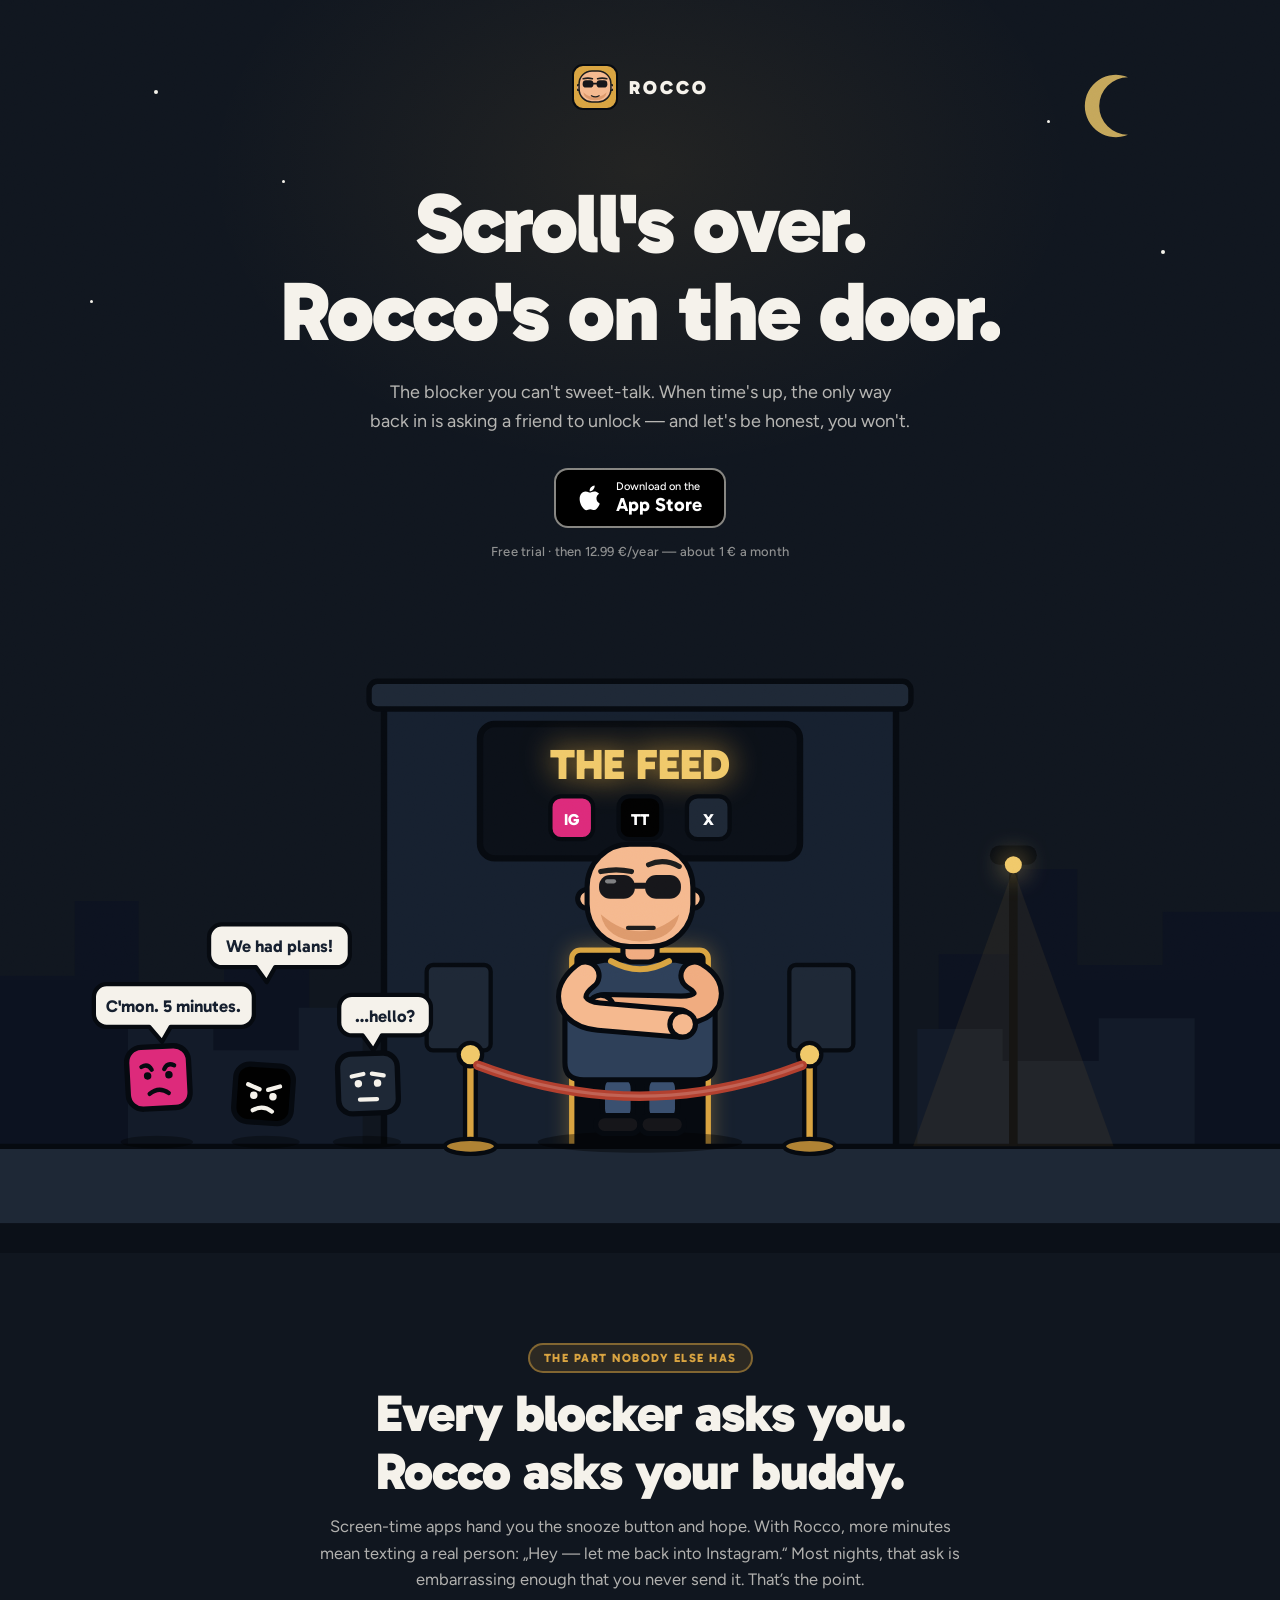
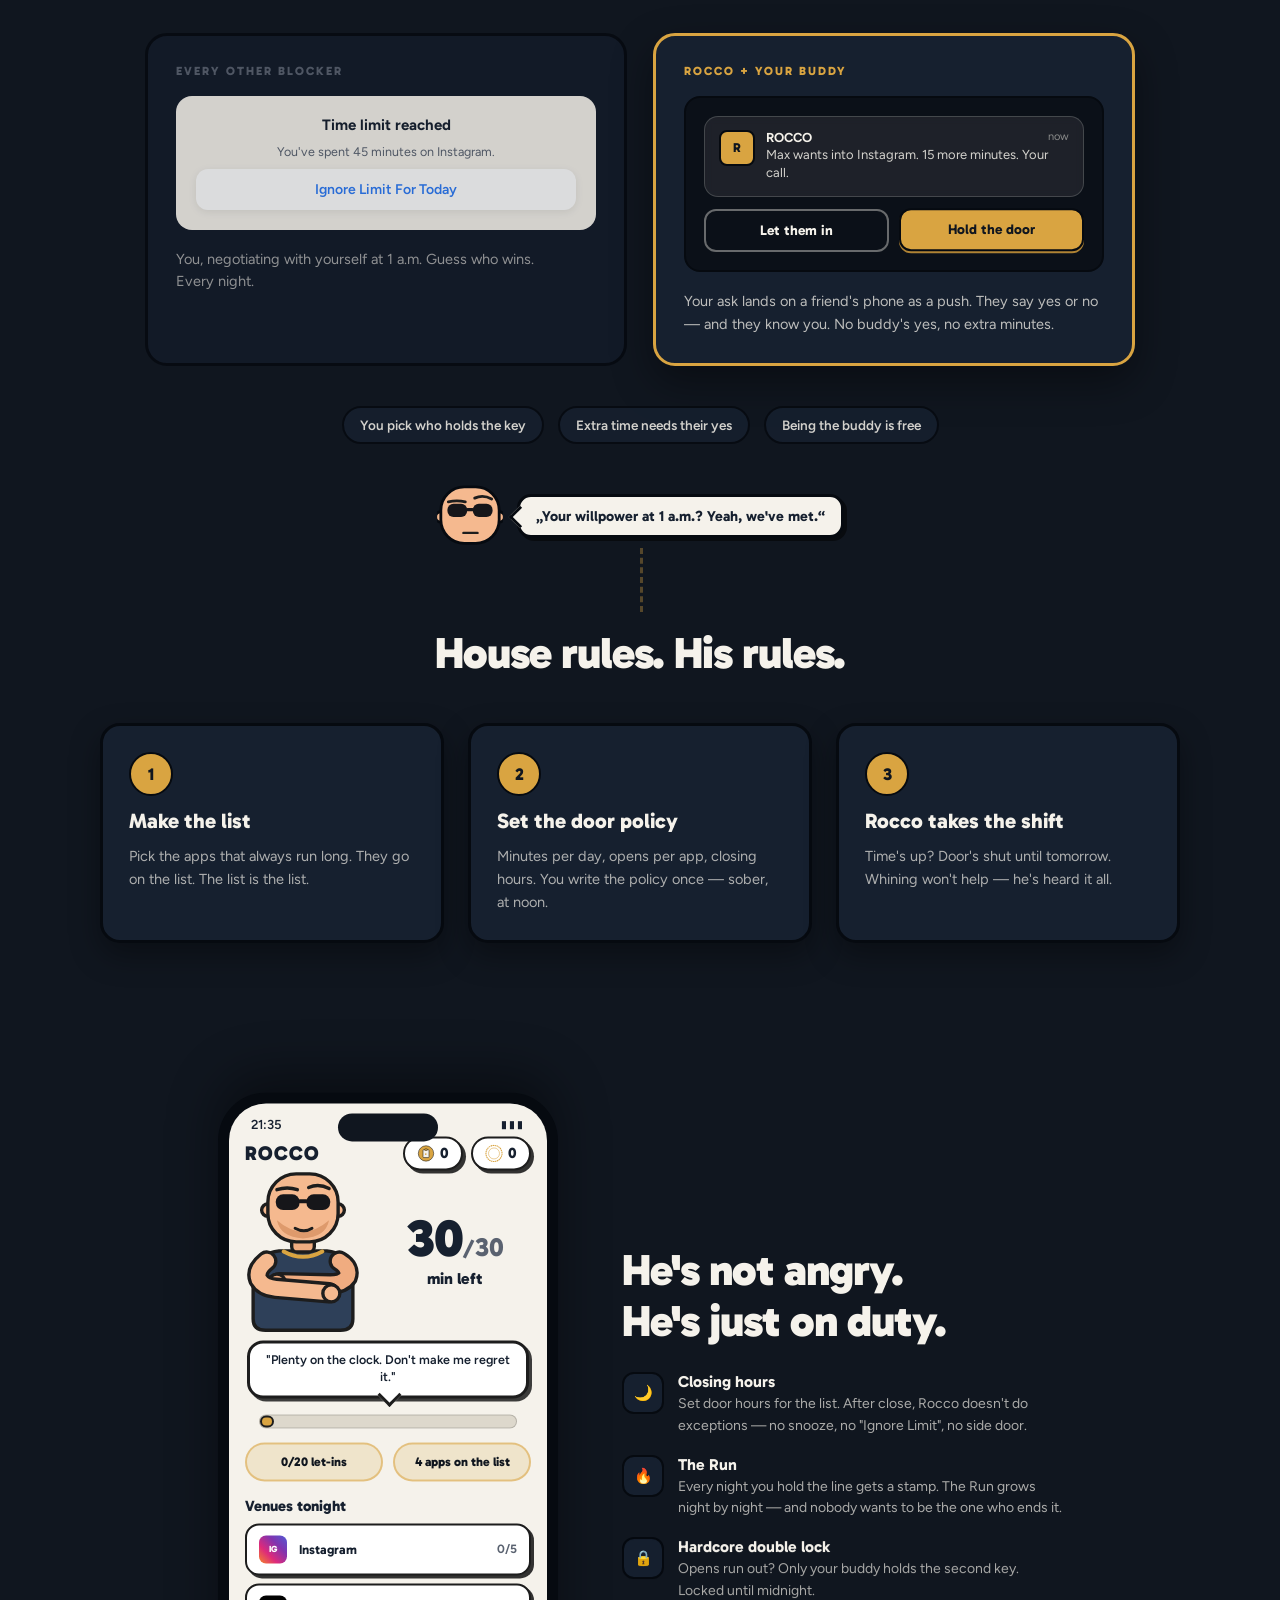
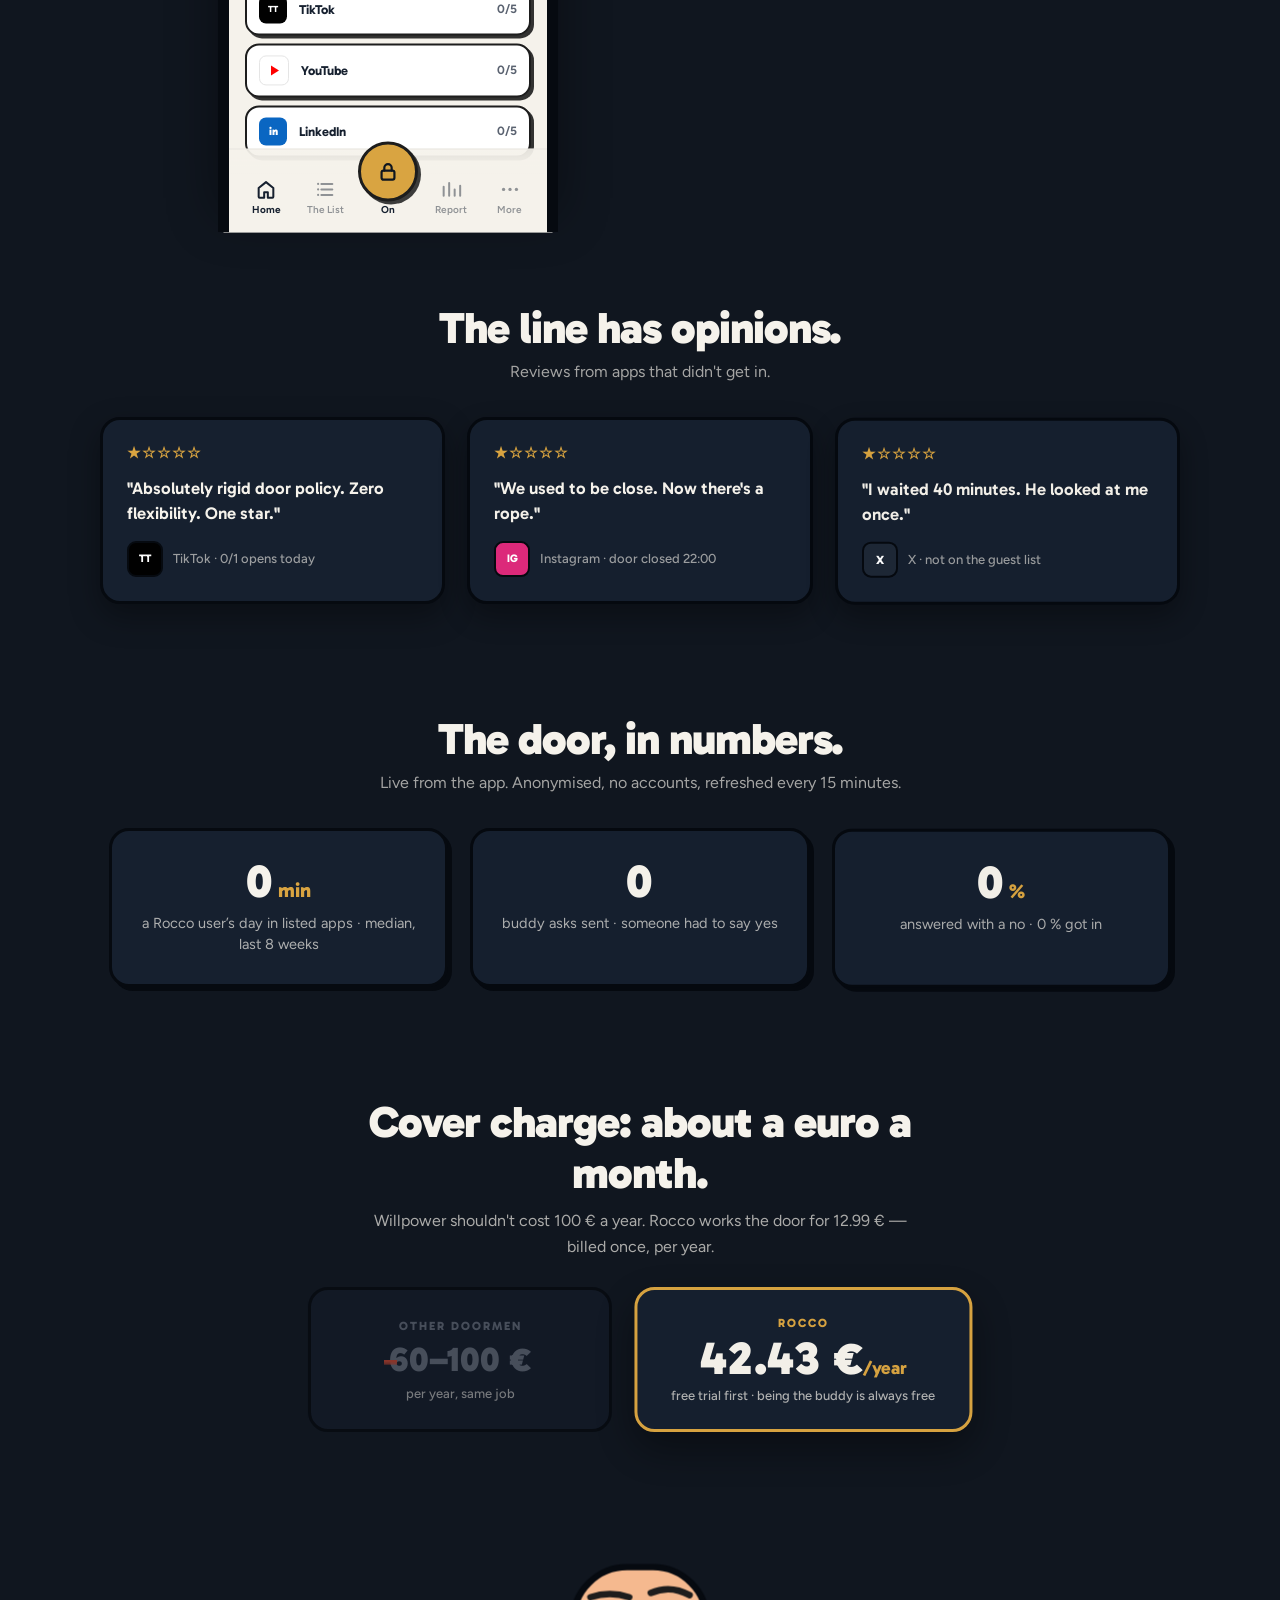
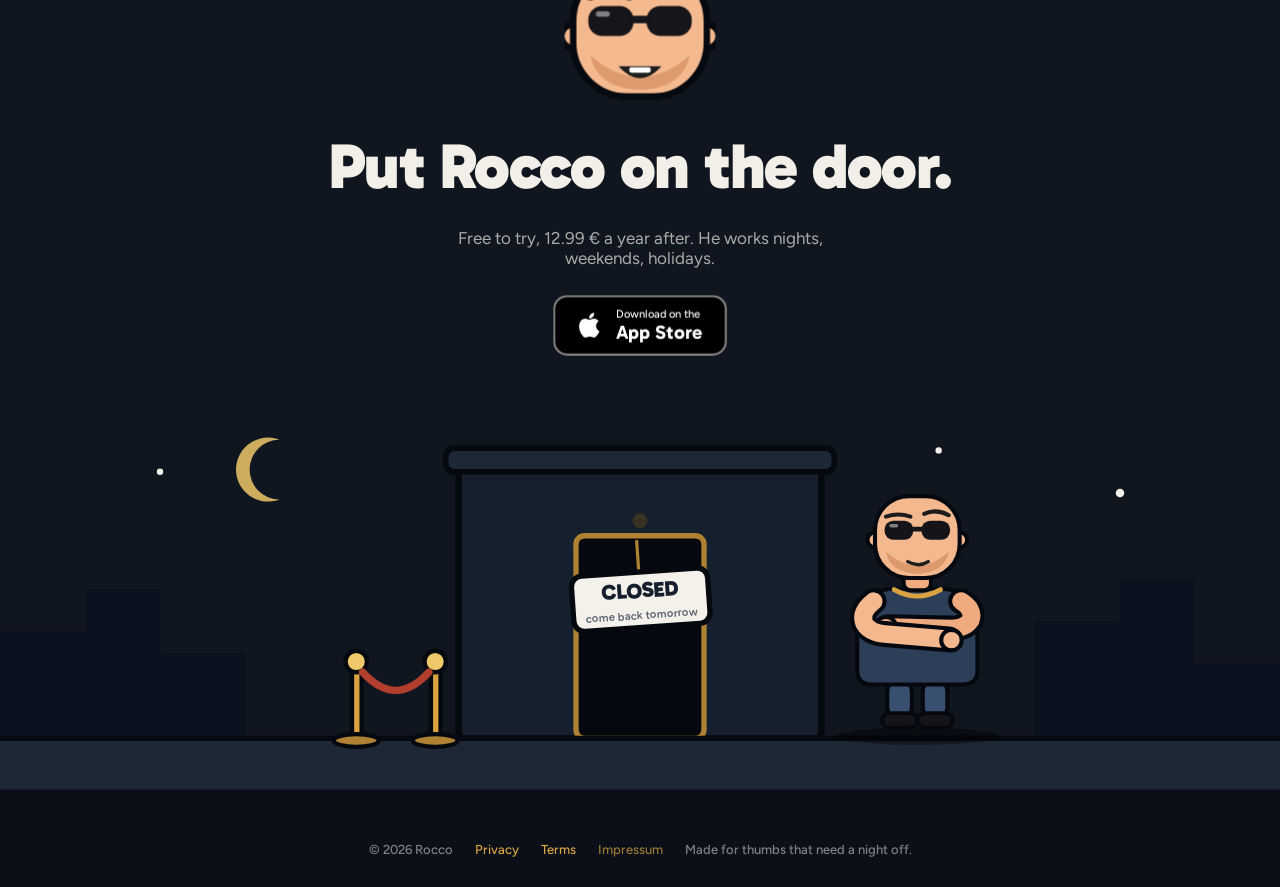
==== commit cd32e725: "Landing page: the door in numbers, live from the app. A new section before the pricing block shows t" ====
--- a/index.html
+++ b/index.html
@@ -468,6 +468,27 @@
     </div>
   </div>
 
+  <div id="stats-section" hidden style="display:flex;flex-direction:column;align-items:center;gap:36px;padding:110px 24px 0">
+    <div class="rv" style="display:flex;flex-direction:column;align-items:center;gap:8px;text-align:center">
+      <h2 style="margin:0;font:900 clamp(30px,4vw,44px)/1.15 'Gabarito',sans-serif;letter-spacing:-1px">The door, in numbers.</h2>
+      <span style="font:400 16px 'Figtree',sans-serif;opacity:.65">Live from the app. Anonymised, no accounts, refreshed every 15 minutes.</span>
+    </div>
+    <div style="display:flex;flex-wrap:wrap;justify-content:center;gap:22px;max-width:1080px">
+      <div id="stat-minutes" hidden class="rv rv-card" style="flex:1;min-width:250px;max-width:330px;display:flex;flex-direction:column;align-items:center;gap:8px;background:#16202F;border:3px solid #060A10;border-radius:20px;padding:28px 24px;box-shadow:4px 4px 0 #060A10;text-align:center">
+        <span style="font:900 46px/1 'Gabarito',sans-serif;color:#F5F2EB;font-variant-numeric:tabular-nums"><span data-stat="minutes">0</span><span style="font:800 20px 'Gabarito',sans-serif;color:#D9A441">&nbsp;min</span></span>
+        <span style="font:400 14.5px/1.5 'Figtree',sans-serif;color:#F5F2EB;opacity:.68">a Rocco user&rsquo;s day in listed apps &middot; median, last 8 weeks</span>
+      </div>
+      <div id="stat-asks" hidden class="rv rv-card" data-rv-delay=".12" style="flex:1;min-width:250px;max-width:330px;display:flex;flex-direction:column;align-items:center;gap:8px;background:#16202F;border:3px solid #060A10;border-radius:20px;padding:28px 24px;box-shadow:4px 4px 0 #060A10;text-align:center">
+        <span style="font:900 46px/1 'Gabarito',sans-serif;color:#F5F2EB;font-variant-numeric:tabular-nums" data-stat="asks">0</span>
+        <span style="font:400 14.5px/1.5 'Figtree',sans-serif;color:#F5F2EB;opacity:.68">buddy asks sent &middot; someone had to say yes</span>
+      </div>
+      <div id="stat-denied" hidden class="rv rv-card" data-rv-delay=".24" style="flex:1;min-width:250px;max-width:330px;display:flex;flex-direction:column;align-items:center;gap:8px;background:#16202F;border:3px solid #060A10;border-radius:20px;padding:28px 24px;box-shadow:4px 4px 0 #060A10;text-align:center">
+        <span style="font:900 46px/1 'Gabarito',sans-serif;color:#F5F2EB;font-variant-numeric:tabular-nums"><span data-stat="denied">0</span><span style="font:800 20px 'Gabarito',sans-serif;color:#D9A441">&nbsp;%</span></span>
+        <span style="font:400 14.5px/1.5 'Figtree',sans-serif;color:#F5F2EB;opacity:.68">answered with a no &middot; <span data-stat="approved">0</span>&nbsp;% got in</span>
+      </div>
+    </div>
+  </div>
+
   <div style="display:flex;flex-direction:column;align-items:center;gap:28px;padding:110px 24px 0">
     <div class="rv" style="display:flex;flex-direction:column;align-items:center;gap:10px;text-align:center;max-width:560px">
       <h2 style="margin:0;font:900 clamp(30px,4vw,44px)/1.15 'Gabarito',sans-serif;letter-spacing:-1px">Cover charge: about a euro a month.</h2>
@@ -619,6 +640,49 @@
     window.addEventListener("resize", fitHeroScene);
   })();
 </script>
+<script>
+  (function () {
+    var url = (window.ROCCO_STATS_URL || "https://aankajwzxqsmvopdpzky.supabase.co/functions/v1/public-stats").trim();
+    var MIN_WEEKLY_SAMPLES = 10, MIN_ANSWERED = 20;
+    var section = document.getElementById("stats-section");
+    if (!section || !window.fetch) return;
+
+    function setNumber(el, value) {
+      var target = Math.max(0, Math.round(value));
+      var final = target.toLocaleString("en");
+      // Final value first; the count-up only paints over it, so a stalled ticker
+      // (background tab, reduced motion) still leaves the real number on screen.
+      el.textContent = final;
+      if (window.gsap && document.documentElement.classList.contains("rocco-motion")) {
+        var o = { v: 0 };
+        gsap.to(o, { v: target, duration: 1.4, ease: "power2.out",
+          onUpdate: function () { el.textContent = Math.round(o.v).toLocaleString("en"); },
+          onComplete: function () { el.textContent = final; } });
+      }
+    }
+
+    fetch(url, { cache: "default" }).then(function (r) { return r.ok ? r.json() : null; }).then(function (d) {
+      if (!d) return;
+      var shown = 0;
+      var minutes = document.getElementById("stat-minutes");
+      if (minutes && (d.weekly_samples | 0) >= MIN_WEEKLY_SAMPLES) {
+        minutes.hidden = false; shown++;
+        setNumber(minutes.querySelector("[data-stat=minutes]"), d.minutes_per_day_median);
+      }
+      var answered = d.buddy_answered | 0;
+      var asks = document.getElementById("stat-asks"), denied = document.getElementById("stat-denied");
+      if (asks && denied && answered >= MIN_ANSWERED) {
+        asks.hidden = false; denied.hidden = false; shown += 2;
+        setNumber(asks.querySelector("[data-stat=asks]"), d.buddy_asks_total);
+        setNumber(denied.querySelector("[data-stat=denied]"), 100 * (d.buddy_denied | 0) / answered);
+        setNumber(denied.querySelector("[data-stat=approved]"), 100 * (d.buddy_approved | 0) / answered);
+      }
+      if (!shown) return;
+      section.hidden = false;
+      if (window.ScrollTrigger) ScrollTrigger.refresh();
+    }).catch(function () {});
+  })();
+</script>
 <script src="assets/vendor/gsap.min.js"></script>
 <script src="assets/vendor/ScrollTrigger.min.js"></script>
 <script src="assets/vendor/SplitText.min.js"></script>
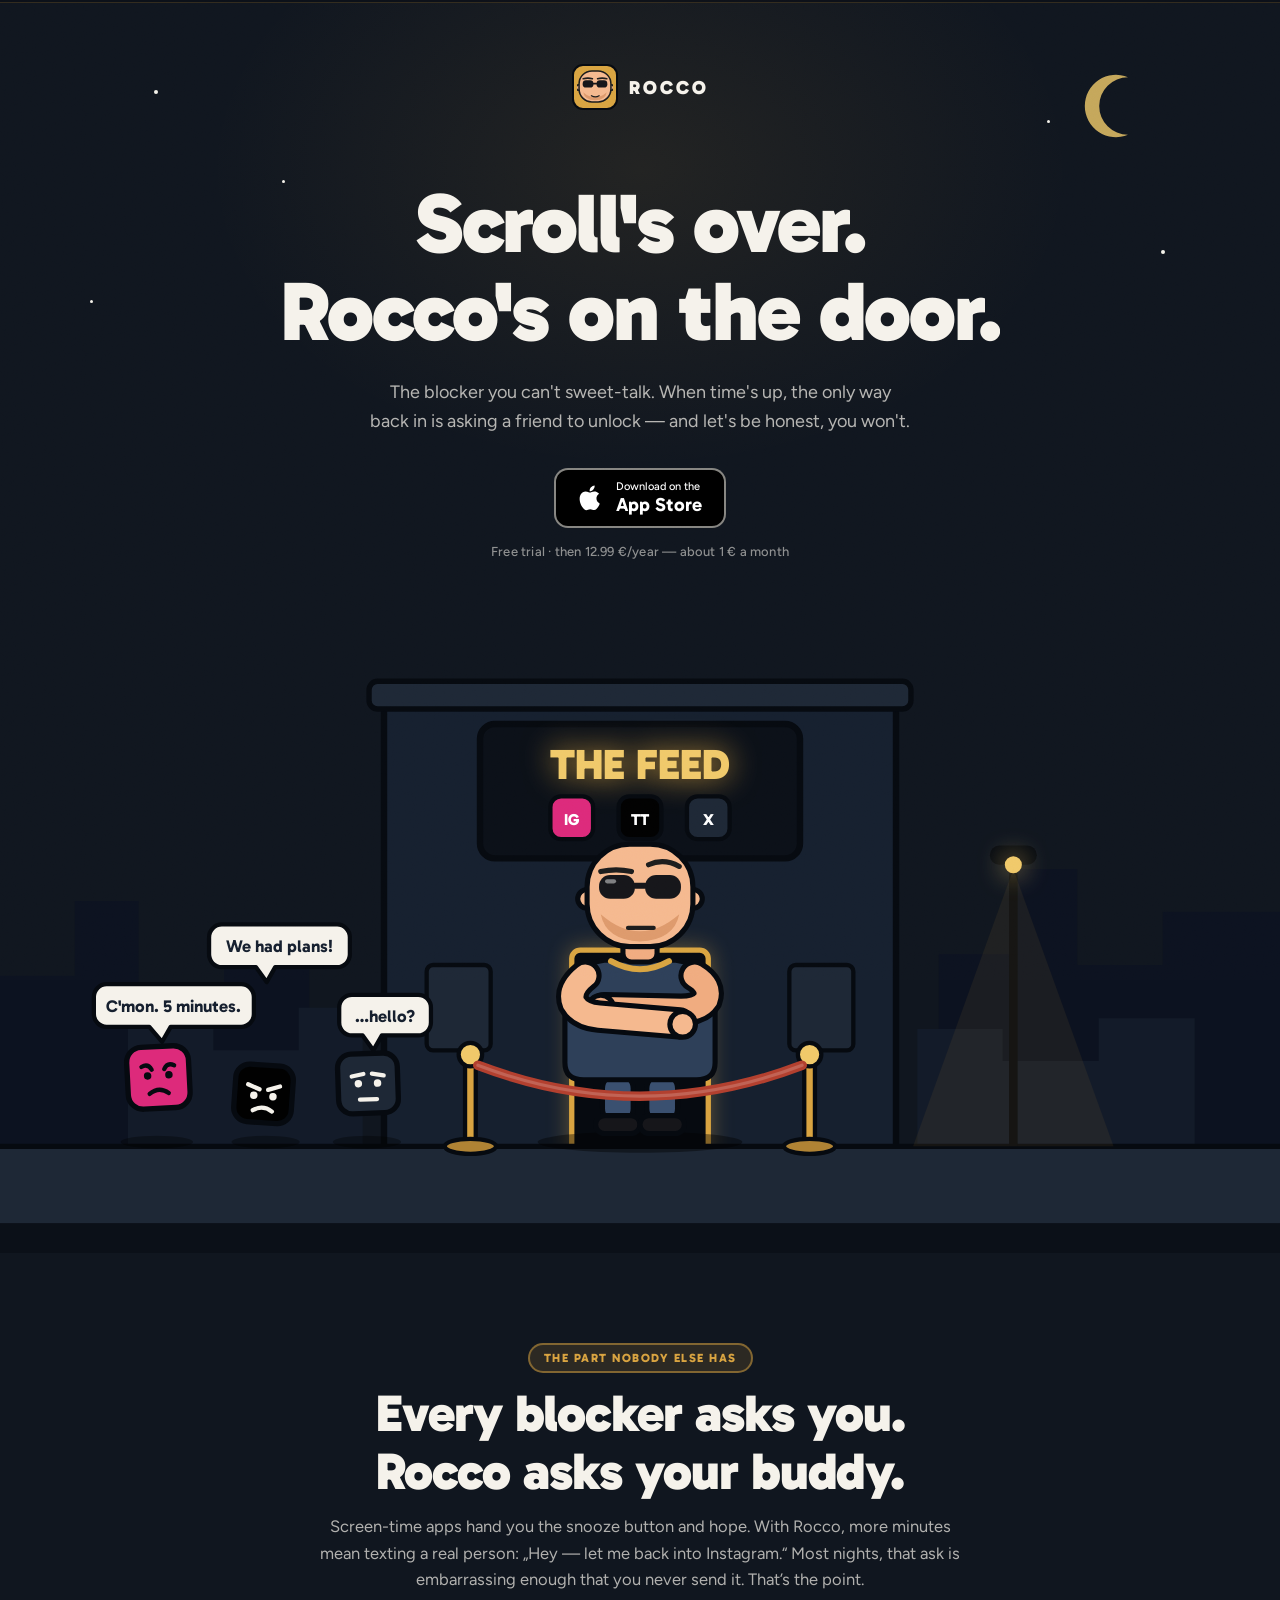
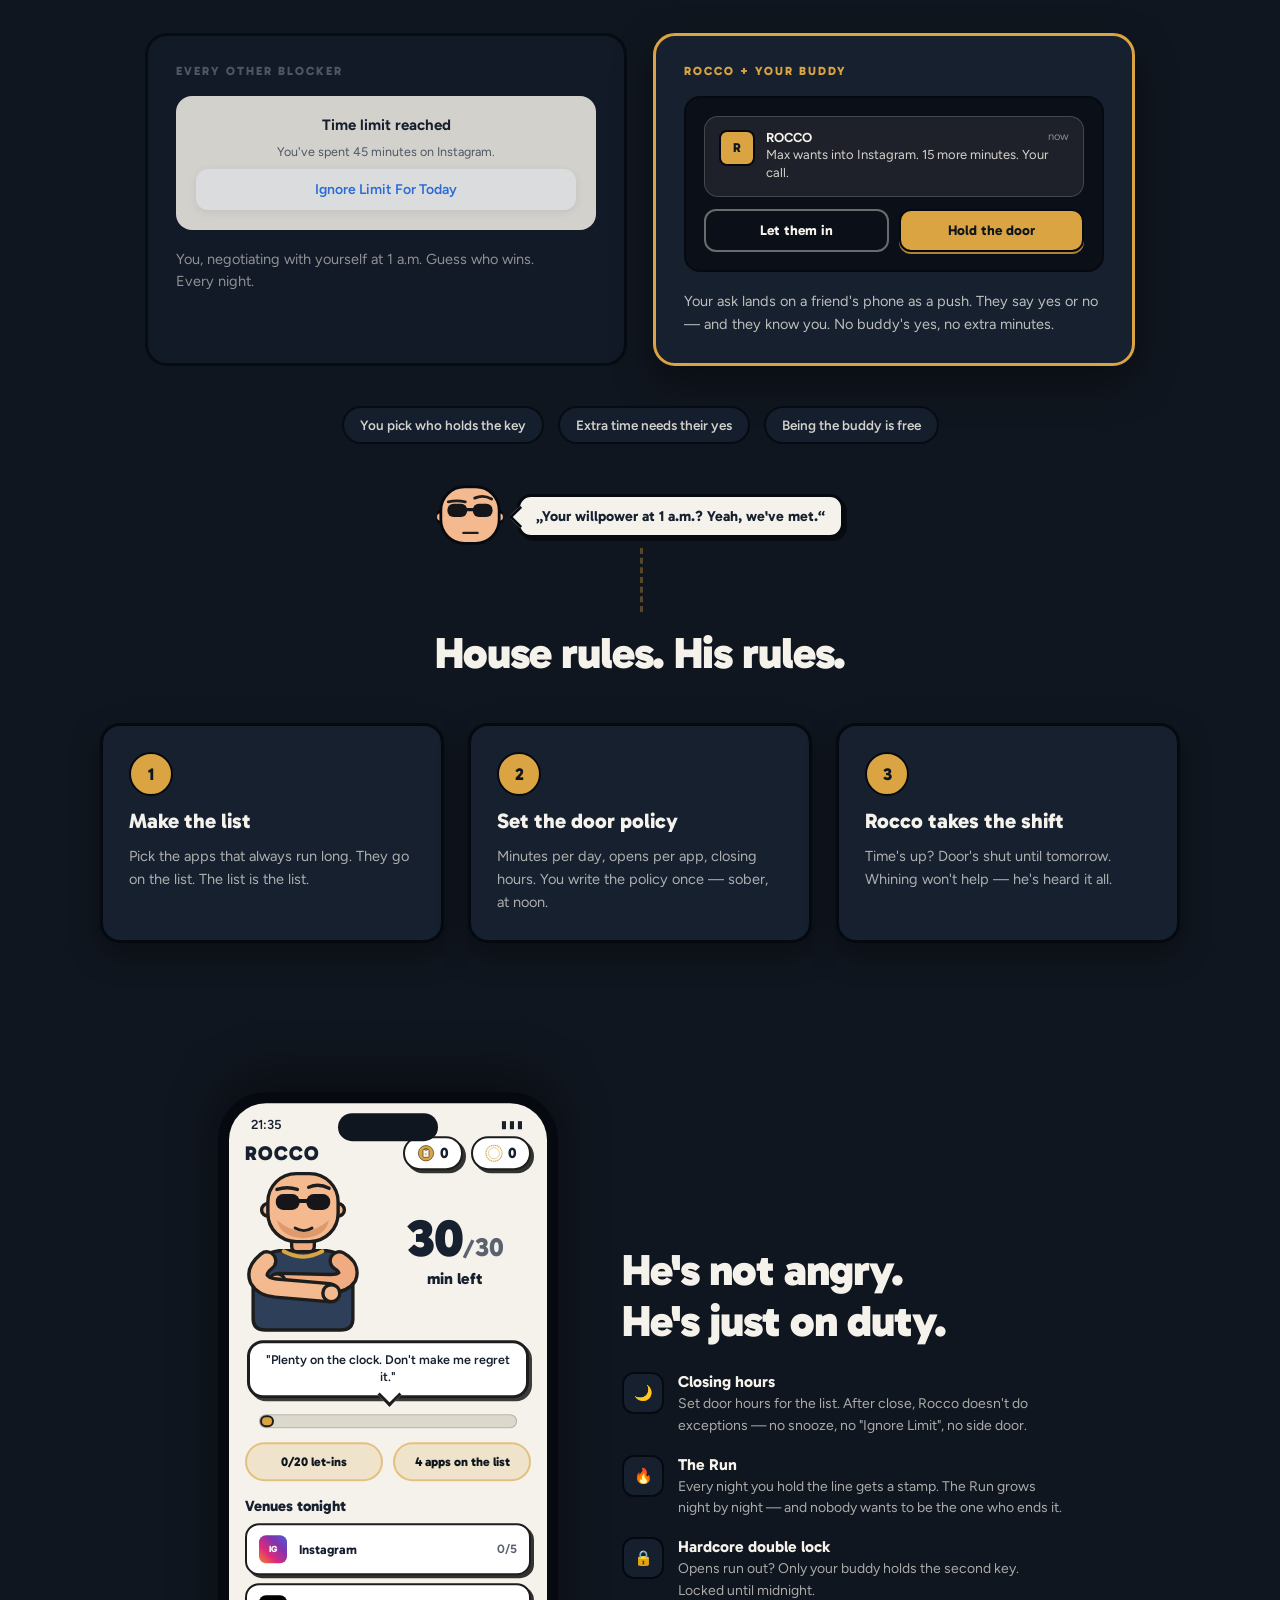
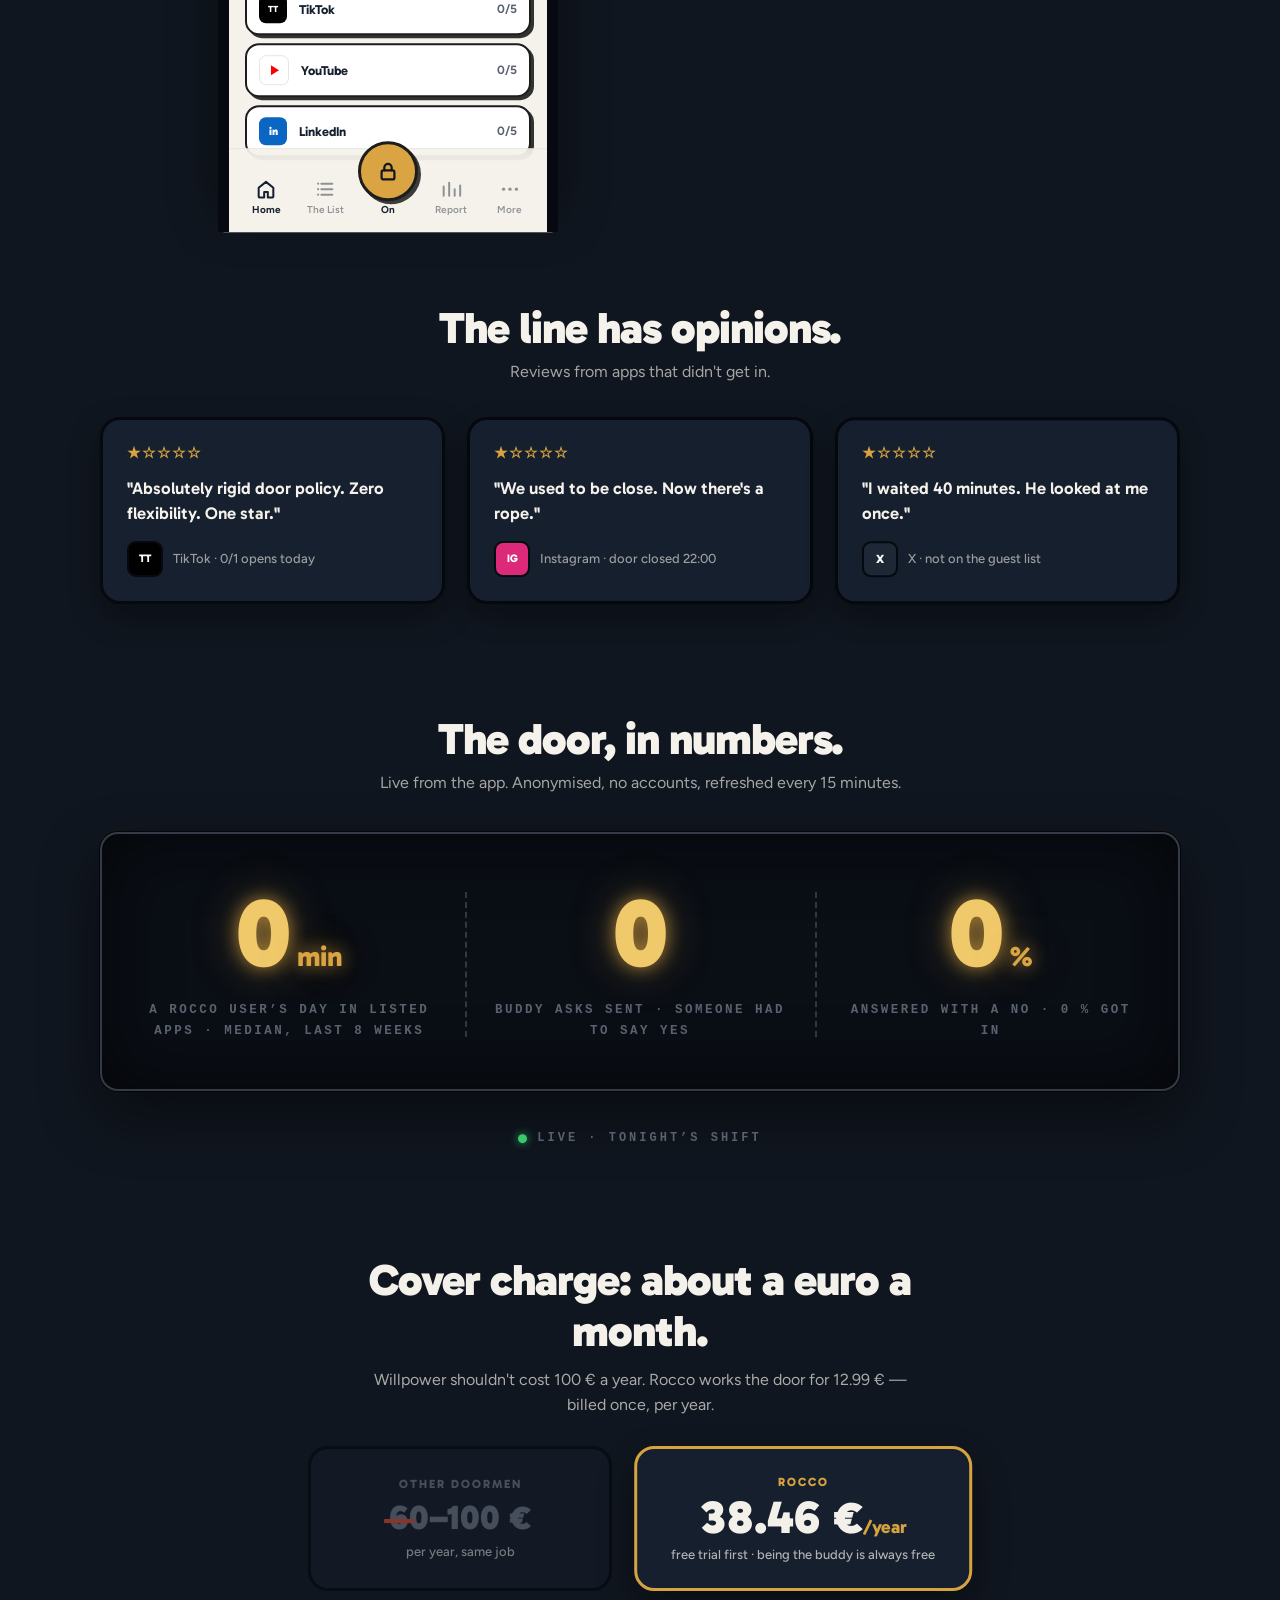
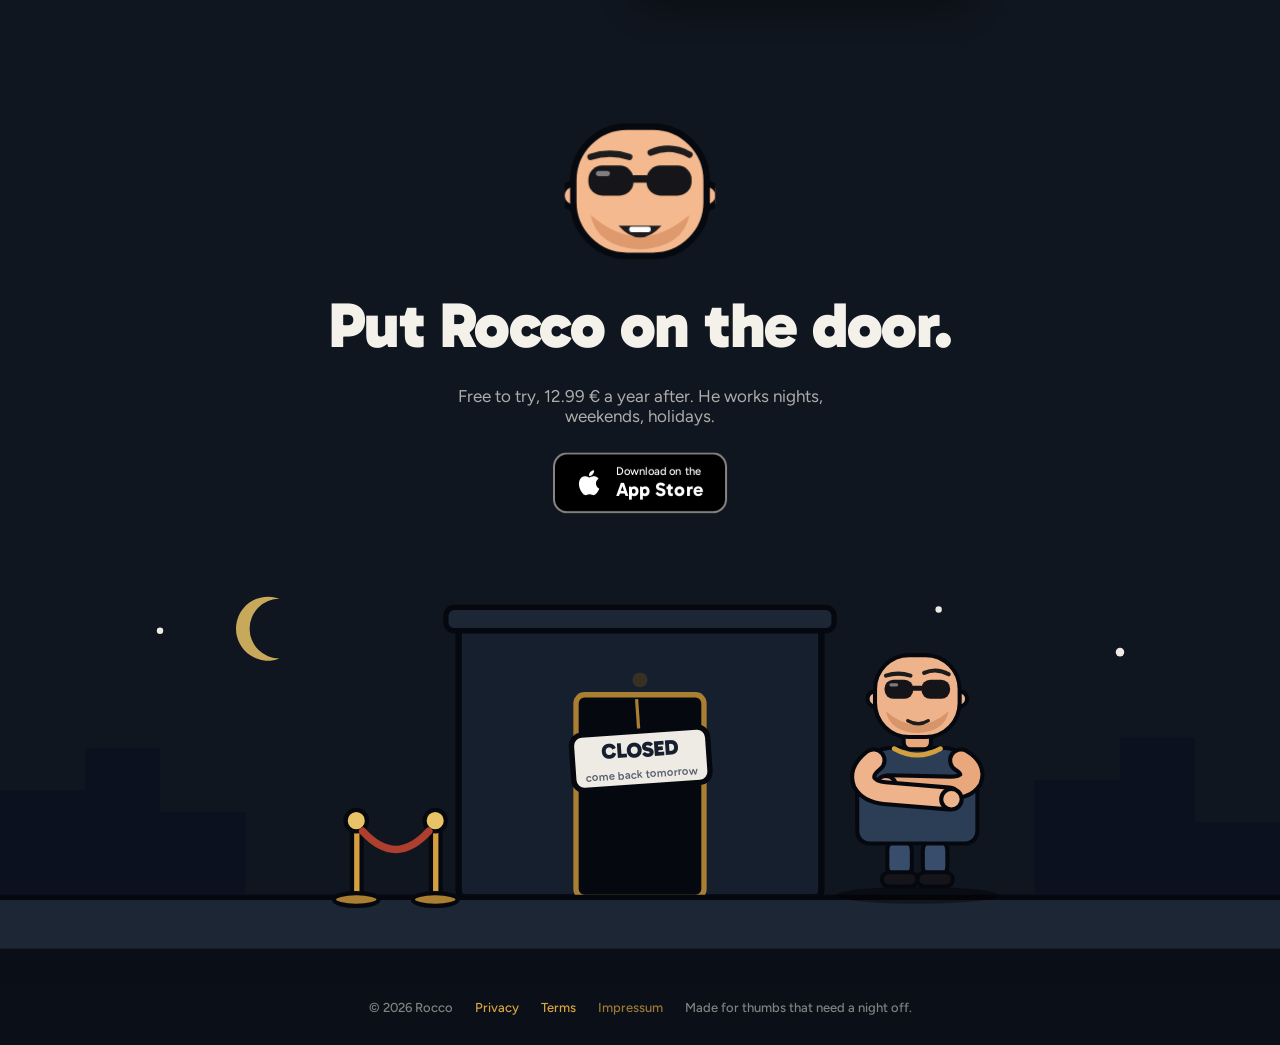
==== commit 54db7ba1: "Landing page: the numbers become the LED board above the door. One glowing panel instead of three ca" ====
--- a/index.html
+++ b/index.html
@@ -71,7 +71,18 @@
 .hero-trust{margin-top:8px!important;font-size:12px!important}
 .hero-scene{flex:0 0 auto;width:100%;height:auto;margin-top:0}
 .hero-deco{display:none!important}
-}</style>
+}.led-board{width:100%;max-width:1080px;box-sizing:border-box;display:flex;flex-wrap:wrap;justify-content:center;background:#0A0E15;border:2px solid rgba(90,98,112,.55);border-radius:18px;padding:40px 12px 34px;box-shadow:0 0 0 1px rgba(0,0,0,.7),0 24px 60px rgba(0,0,0,.45),inset 0 0 70px rgba(0,0,0,.65)}
+.led-cell{flex:1 1 260px;min-width:220px;position:relative;display:flex;flex-direction:column;align-items:center;gap:18px;padding:12px 24px;text-align:center}
+.led-cell+.led-cell::before{content:"";position:absolute;left:0;top:10%;height:80%;border-left:2px dashed rgba(90,98,112,.5)}
+.led-num{display:inline-flex;align-items:baseline;gap:6px;font:900 clamp(64px,8vw,96px)/1 'Gabarito',sans-serif;color:#F0C96A;font-variant-numeric:tabular-nums;text-shadow:0 0 18px rgba(217,164,65,.75),0 0 46px rgba(217,164,65,.35)}
+.led-unit{font:800 clamp(20px,2.4vw,28px) 'Gabarito',sans-serif;color:#D9A441}
+.led-label{font:700 12.5px/1.75 ui-monospace,'SF Mono',Menlo,Consolas,monospace;letter-spacing:2.5px;text-transform:uppercase;color:#5A6270;max-width:300px}
+.led-live{display:flex;align-items:center;gap:10px;font:700 12px ui-monospace,'SF Mono',Menlo,Consolas,monospace;letter-spacing:3px;text-transform:uppercase;color:#5A6270}
+.led-live-dot{width:9px;height:9px;border-radius:50%;background:#3CCB6E;box-shadow:0 0 10px rgba(60,203,110,.85);animation:ledPulse 1.8s ease-in-out infinite}
+@keyframes ledPulse{0%,100%{opacity:1;transform:scale(1)}50%{opacity:.4;transform:scale(.78)}}
+.led-on .led-num{animation:neonFlick 7s linear 1.2s infinite}
+@media (max-width:760px){.led-board{padding:28px 8px 22px}.led-cell{flex-basis:100%;padding:18px 20px}.led-cell+.led-cell::before{left:18%;right:18%;top:0;height:0;border-left:0;border-top:2px dashed rgba(90,98,112,.5)}}
+</style>
 <script>
   window.ROCCO_APP_STORE_URL = "https://apps.apple.com/app/the-rocco-app/id6793236853";
 </script>
@@ -468,27 +479,27 @@
     </div>
   </div>
 
-  <div id="stats-section" hidden style="display:flex;flex-direction:column;align-items:center;gap:36px;padding:110px 24px 0">
+  <div id="stats-section" hidden style="display:flex;flex-direction:column;align-items:center;gap:40px;padding:110px 24px 0">
     <div class="rv" style="display:flex;flex-direction:column;align-items:center;gap:8px;text-align:center">
       <h2 style="margin:0;font:900 clamp(30px,4vw,44px)/1.15 'Gabarito',sans-serif;letter-spacing:-1px">The door, in numbers.</h2>
       <span style="font:400 16px 'Figtree',sans-serif;opacity:.65">Live from the app. Anonymised, no accounts, refreshed every 15 minutes.</span>
     </div>
-    <div style="display:flex;flex-wrap:wrap;justify-content:center;gap:22px;max-width:1080px">
-      <div id="stat-minutes" hidden class="rv rv-card" style="flex:1;min-width:250px;max-width:330px;display:flex;flex-direction:column;align-items:center;gap:8px;background:#16202F;border:3px solid #060A10;border-radius:20px;padding:28px 24px;box-shadow:4px 4px 0 #060A10;text-align:center">
-        <span style="font:900 46px/1 'Gabarito',sans-serif;color:#F5F2EB;font-variant-numeric:tabular-nums"><span data-stat="minutes">0</span><span style="font:800 20px 'Gabarito',sans-serif;color:#D9A441">&nbsp;min</span></span>
-        <span style="font:400 14.5px/1.5 'Figtree',sans-serif;color:#F5F2EB;opacity:.68">a Rocco user&rsquo;s day in listed apps &middot; median, last 8 weeks</span>
-      </div>
-      <div id="stat-asks" hidden class="rv rv-card" data-rv-delay=".12" style="flex:1;min-width:250px;max-width:330px;display:flex;flex-direction:column;align-items:center;gap:8px;background:#16202F;border:3px solid #060A10;border-radius:20px;padding:28px 24px;box-shadow:4px 4px 0 #060A10;text-align:center">
-        <span style="font:900 46px/1 'Gabarito',sans-serif;color:#F5F2EB;font-variant-numeric:tabular-nums" data-stat="asks">0</span>
-        <span style="font:400 14.5px/1.5 'Figtree',sans-serif;color:#F5F2EB;opacity:.68">buddy asks sent &middot; someone had to say yes</span>
-      </div>
-      <div id="stat-denied" hidden class="rv rv-card" data-rv-delay=".24" style="flex:1;min-width:250px;max-width:330px;display:flex;flex-direction:column;align-items:center;gap:8px;background:#16202F;border:3px solid #060A10;border-radius:20px;padding:28px 24px;box-shadow:4px 4px 0 #060A10;text-align:center">
-        <span style="font:900 46px/1 'Gabarito',sans-serif;color:#F5F2EB;font-variant-numeric:tabular-nums"><span data-stat="denied">0</span><span style="font:800 20px 'Gabarito',sans-serif;color:#D9A441">&nbsp;%</span></span>
-        <span style="font:400 14.5px/1.5 'Figtree',sans-serif;color:#F5F2EB;opacity:.68">answered with a no &middot; <span data-stat="approved">0</span>&nbsp;% got in</span>
-      </div>
-    </div>
-  </div>
-
+    <div id="stats-board" class="led-board rv" data-rv-pop="1">
+      <div id="stat-minutes" hidden class="led-cell">
+        <span class="led-num"><span data-stat="minutes" data-target="0">0</span><span class="led-unit">min</span></span>
+        <span class="led-label">A Rocco user&rsquo;s day in listed apps &middot; median, last 8 weeks</span>
+      </div>
+      <div id="stat-asks" hidden class="led-cell">
+        <span class="led-num"><span data-stat="asks" data-target="0">0</span></span>
+        <span class="led-label">Buddy asks sent &middot; someone had to say yes</span>
+      </div>
+      <div id="stat-denied" hidden class="led-cell">
+        <span class="led-num"><span data-stat="denied" data-target="0">0</span><span class="led-unit">%</span></span>
+        <span class="led-label">Answered with a no &middot; <span data-stat="approved" data-target="0">0</span>&nbsp;% got in</span>
+      </div>
+    </div>
+    <div class="led-live rv" data-rv-delay=".25"><span class="led-live-dot"></span>Live &middot; tonight&rsquo;s shift</div>
+  </div>
   <div style="display:flex;flex-direction:column;align-items:center;gap:28px;padding:110px 24px 0">
     <div class="rv" style="display:flex;flex-direction:column;align-items:center;gap:10px;text-align:center;max-width:560px">
       <h2 style="margin:0;font:900 clamp(30px,4vw,44px)/1.15 'Gabarito',sans-serif;letter-spacing:-1px">Cover charge: about a euro a month.</h2>
@@ -645,20 +656,31 @@
     var url = (window.ROCCO_STATS_URL || "https://aankajwzxqsmvopdpzky.supabase.co/functions/v1/public-stats").trim();
     var MIN_WEEKLY_SAMPLES = 10, MIN_ANSWERED = 20;
     var section = document.getElementById("stats-section");
-    if (!section || !window.fetch) return;
-
+    var board = document.getElementById("stats-board");
+    if (!section || !board || !window.fetch) return;
+
+    // The real value lands in the DOM right away; the count-up on scroll only
+    // paints over it, so a stalled ticker still leaves the number on the board.
     function setNumber(el, value) {
       var target = Math.max(0, Math.round(value));
-      var final = target.toLocaleString("en");
-      // Final value first; the count-up only paints over it, so a stalled ticker
-      // (background tab, reduced motion) still leaves the real number on screen.
-      el.textContent = final;
-      if (window.gsap && document.documentElement.classList.contains("rocco-motion")) {
-        var o = { v: 0 };
-        gsap.to(o, { v: target, duration: 1.4, ease: "power2.out",
-          onUpdate: function () { el.textContent = Math.round(o.v).toLocaleString("en"); },
-          onComplete: function () { el.textContent = final; } });
-      }
+      el.setAttribute("data-target", String(target));
+      el.textContent = target.toLocaleString("en");
+    }
+
+    function armCountUp() {
+      var motion = document.documentElement.classList.contains("rocco-motion");
+      if (!(motion && window.gsap && window.ScrollTrigger)) return;
+      ScrollTrigger.create({ trigger: board, start: "top 80%", once: true, onEnter: function () {
+        board.classList.add("led-on");
+        board.querySelectorAll("[data-target]").forEach(function (el, i) {
+          var target = parseInt(el.getAttribute("data-target"), 10) || 0;
+          var final = target.toLocaleString("en");
+          var o = { v: 0 };
+          gsap.to(o, { v: target, duration: 1.6, delay: 0.12 * i, ease: "power2.out",
+            onUpdate: function () { el.textContent = Math.round(o.v).toLocaleString("en"); },
+            onComplete: function () { el.textContent = final; } });
+        });
+      } });
     }
 
     fetch(url, { cache: "default" }).then(function (r) { return r.ok ? r.json() : null; }).then(function (d) {
@@ -679,6 +701,7 @@
       }
       if (!shown) return;
       section.hidden = false;
+      armCountUp();
       if (window.ScrollTrigger) ScrollTrigger.refresh();
     }).catch(function () {});
   })();
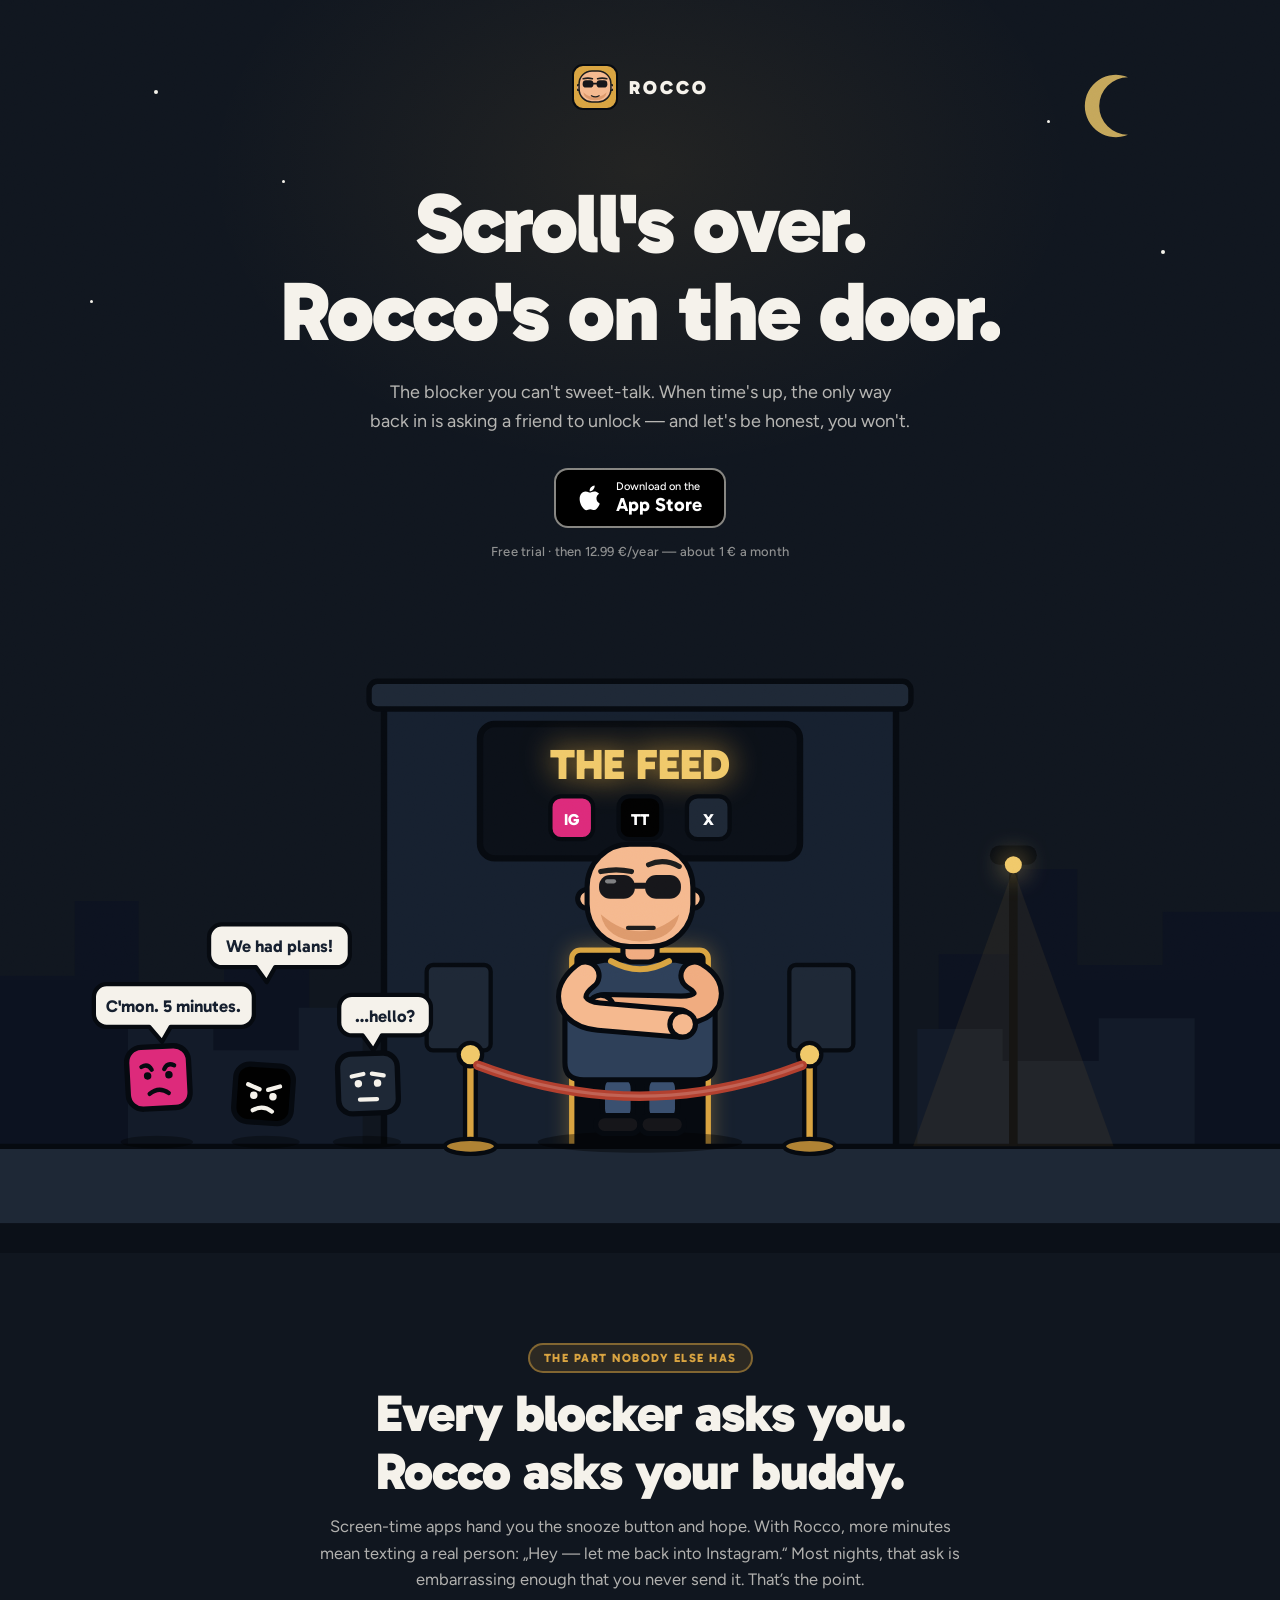
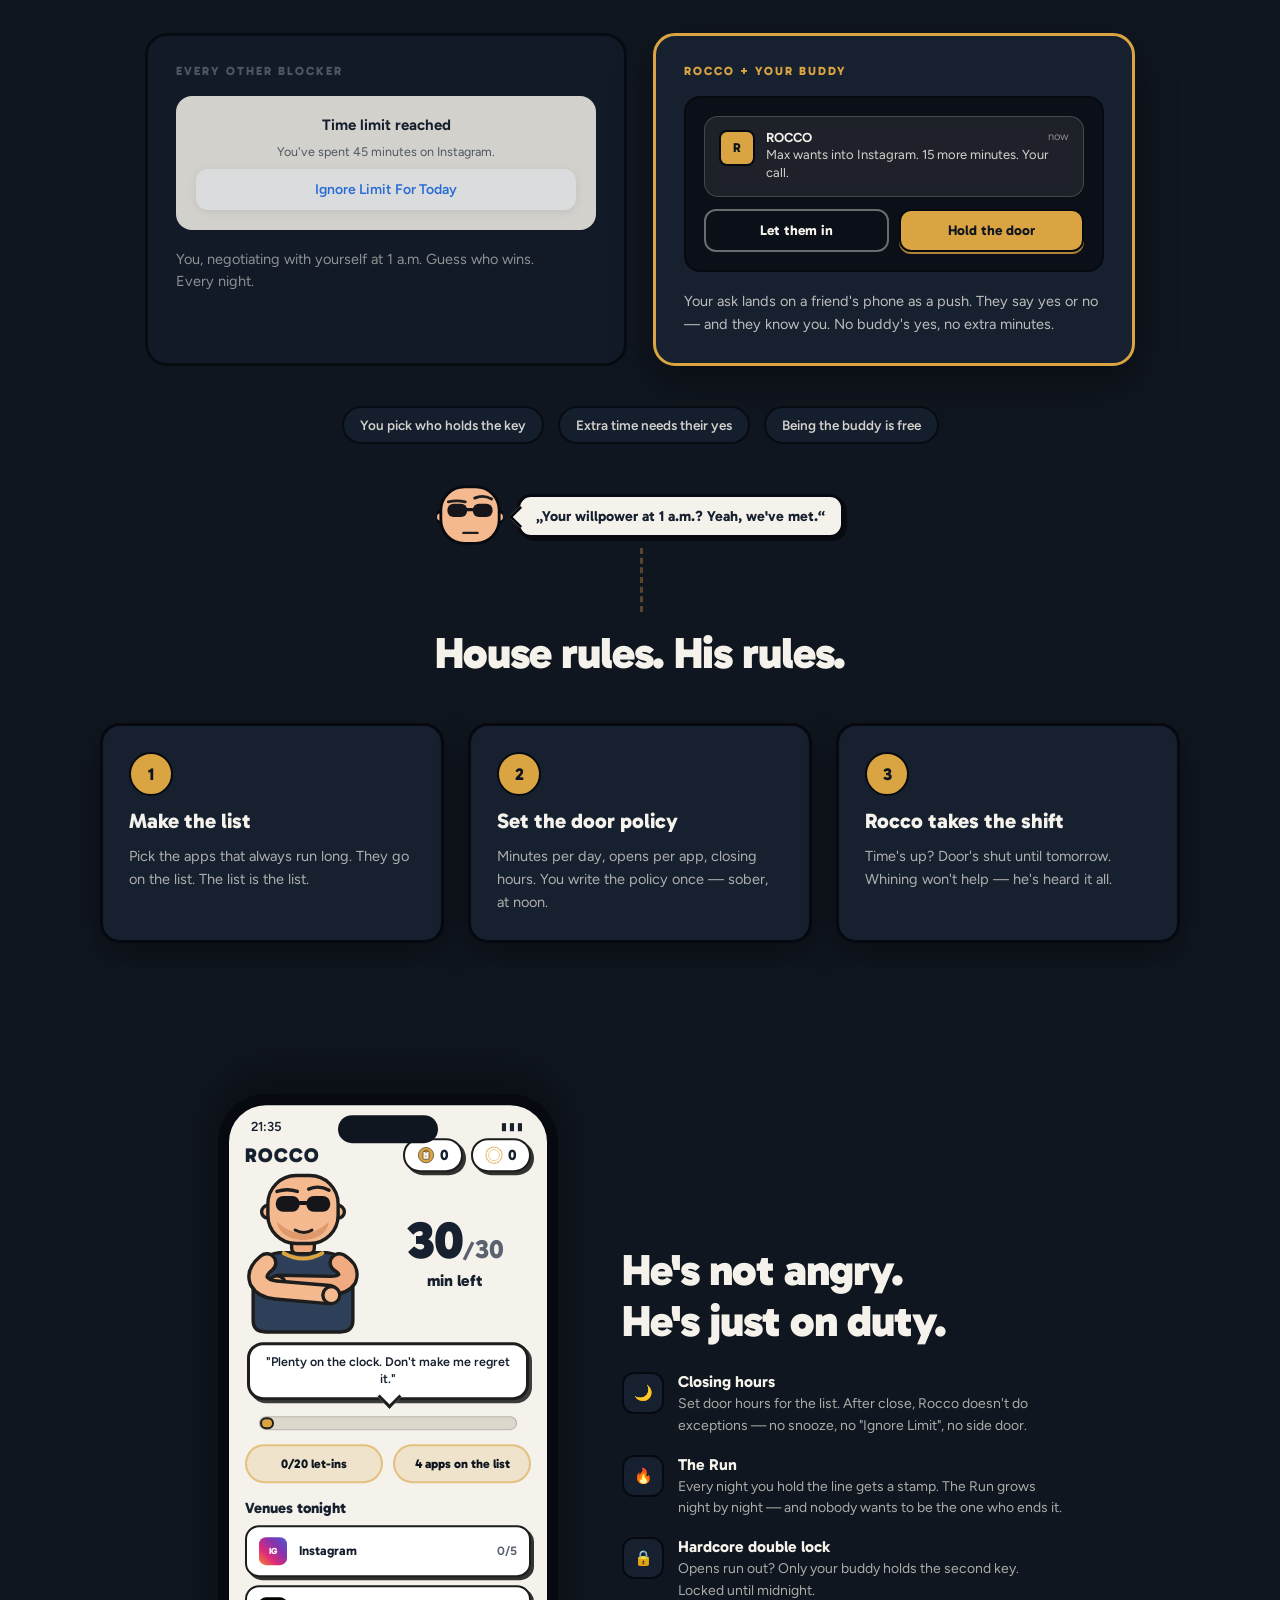
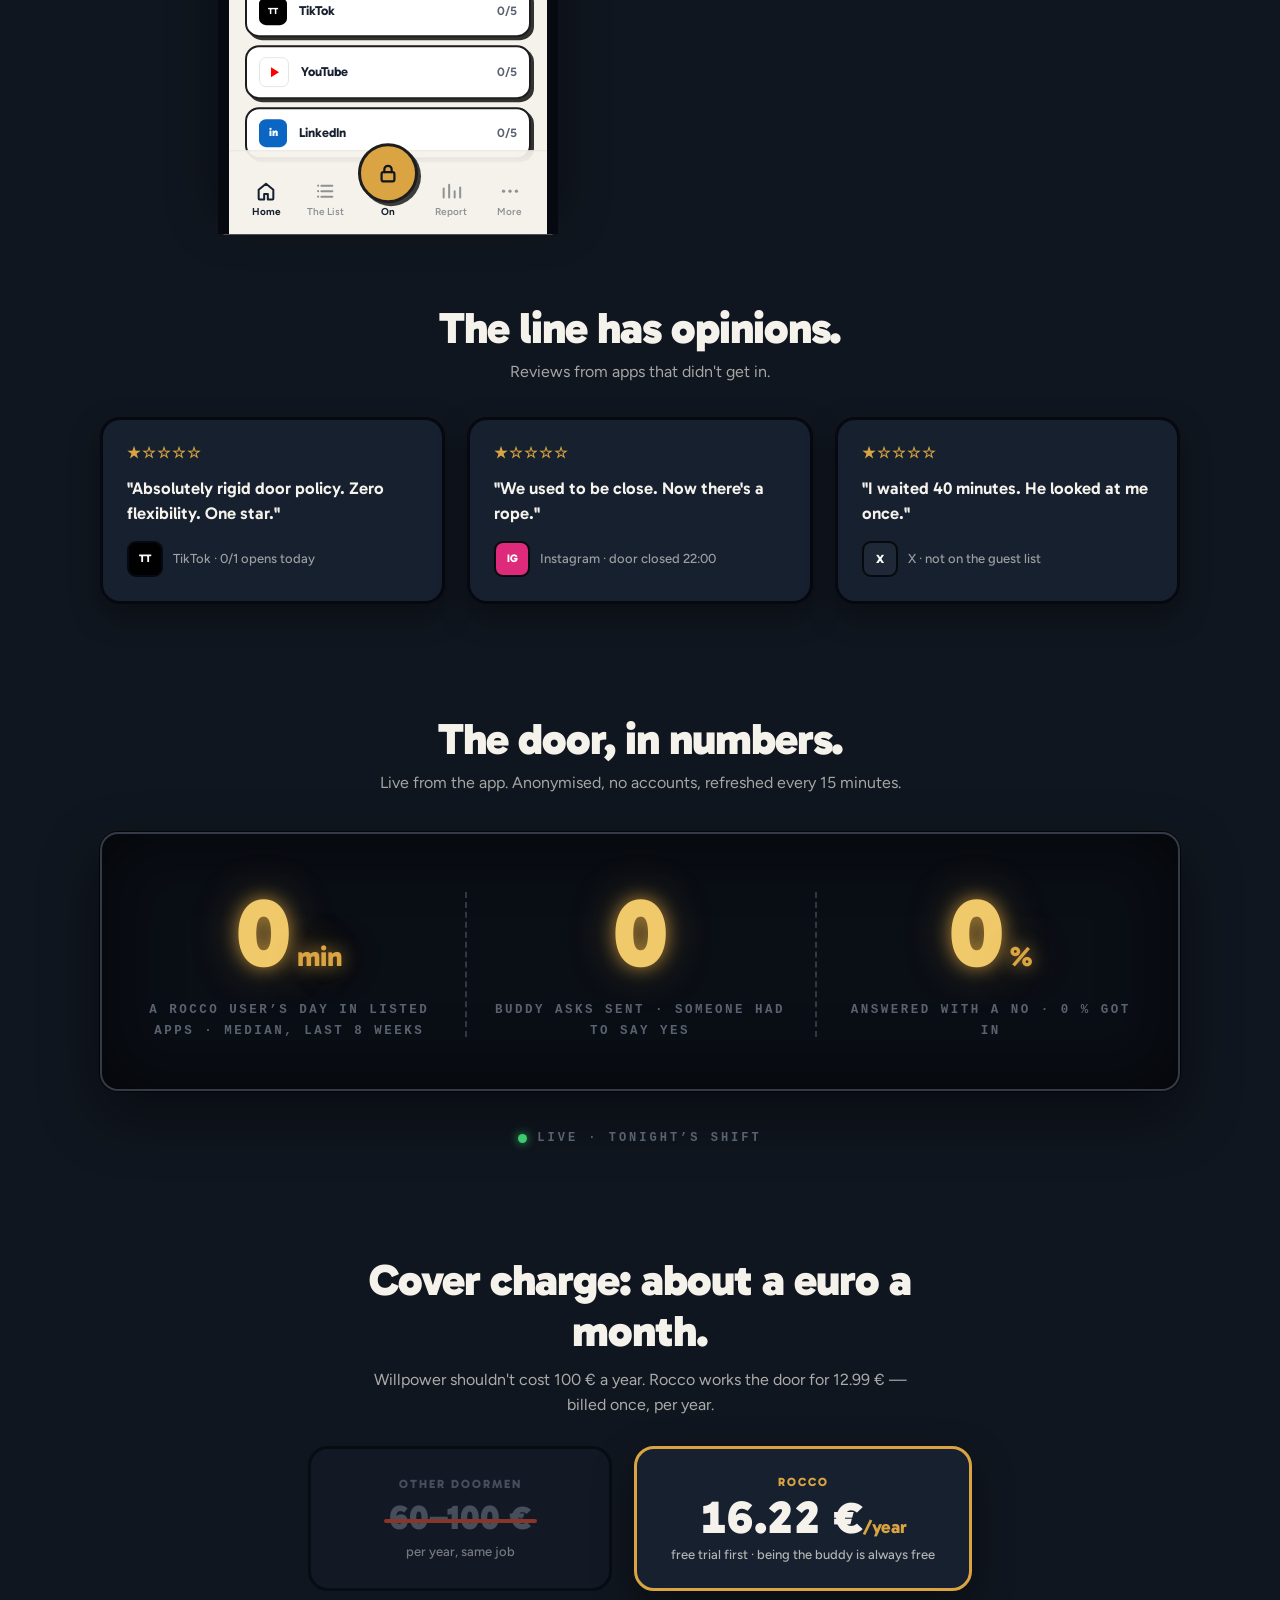
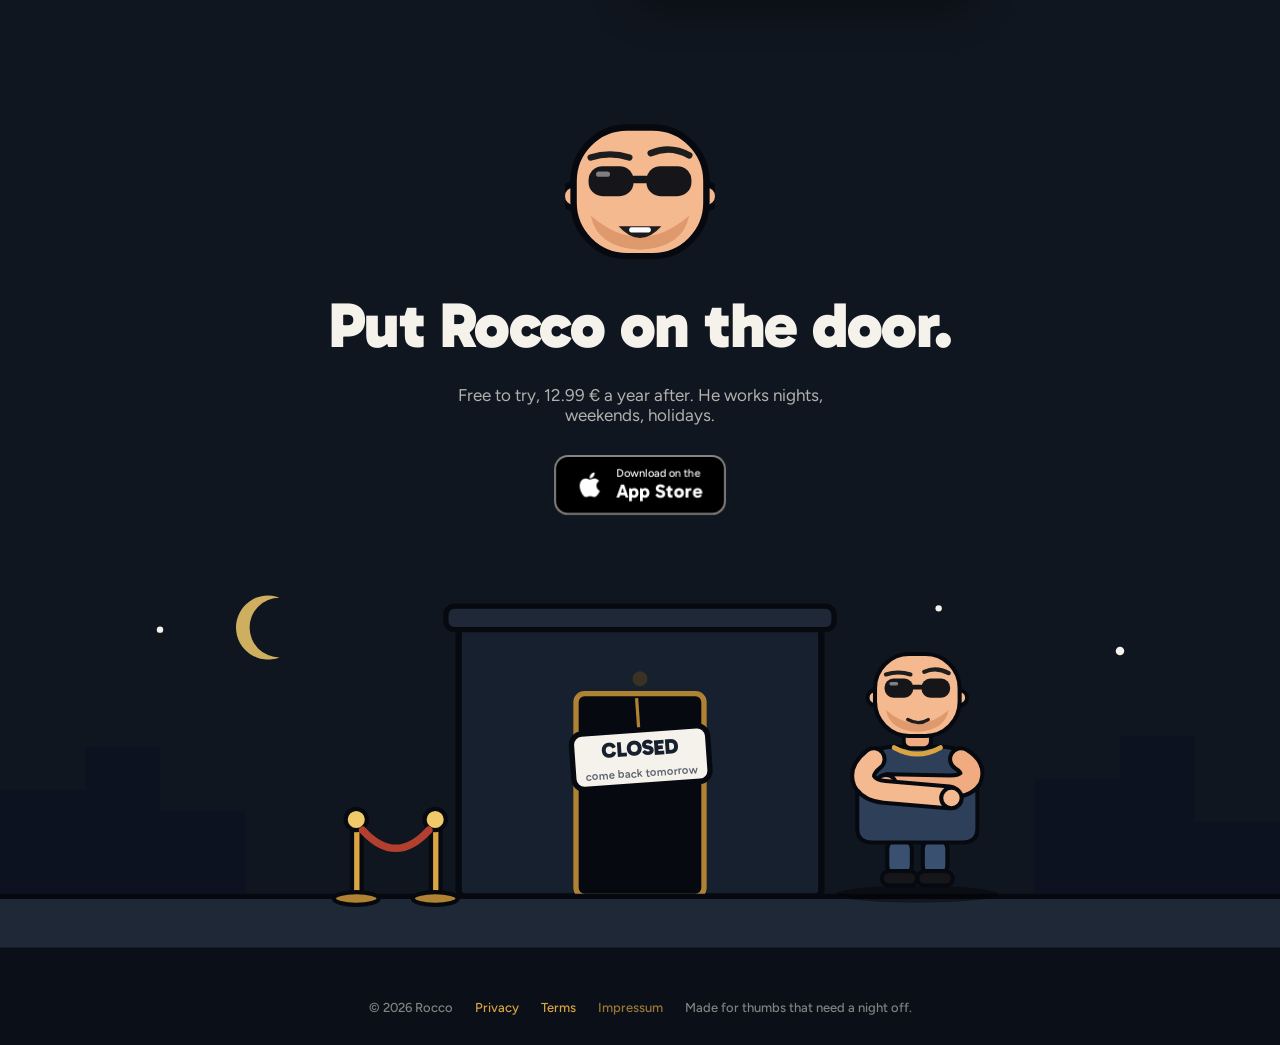
==== commit 88d01da7: "Keep the numbers board dark until there is something to show. STATS_ENABLED = false in the page scri" ====
--- a/index.html
+++ b/index.html
@@ -655,9 +655,12 @@
   (function () {
     var url = (window.ROCCO_STATS_URL || "https://aankajwzxqsmvopdpzky.supabase.co/functions/v1/public-stats").trim();
     var MIN_WEEKLY_SAMPLES = 10, MIN_ANSWERED = 20;
+    // Off until the board has real numbers to show. Flip to true to go live;
+    // the thresholds above still keep thin numbers off the page.
+    var STATS_ENABLED = false;
     var section = document.getElementById("stats-section");
     var board = document.getElementById("stats-board");
-    if (!section || !board || !window.fetch) return;
+    if (!STATS_ENABLED || !section || !board || !window.fetch) return;
 
     // The real value lands in the DOM right away; the count-up on scroll only
     // paints over it, so a stalled ticker still leaves the number on the board.
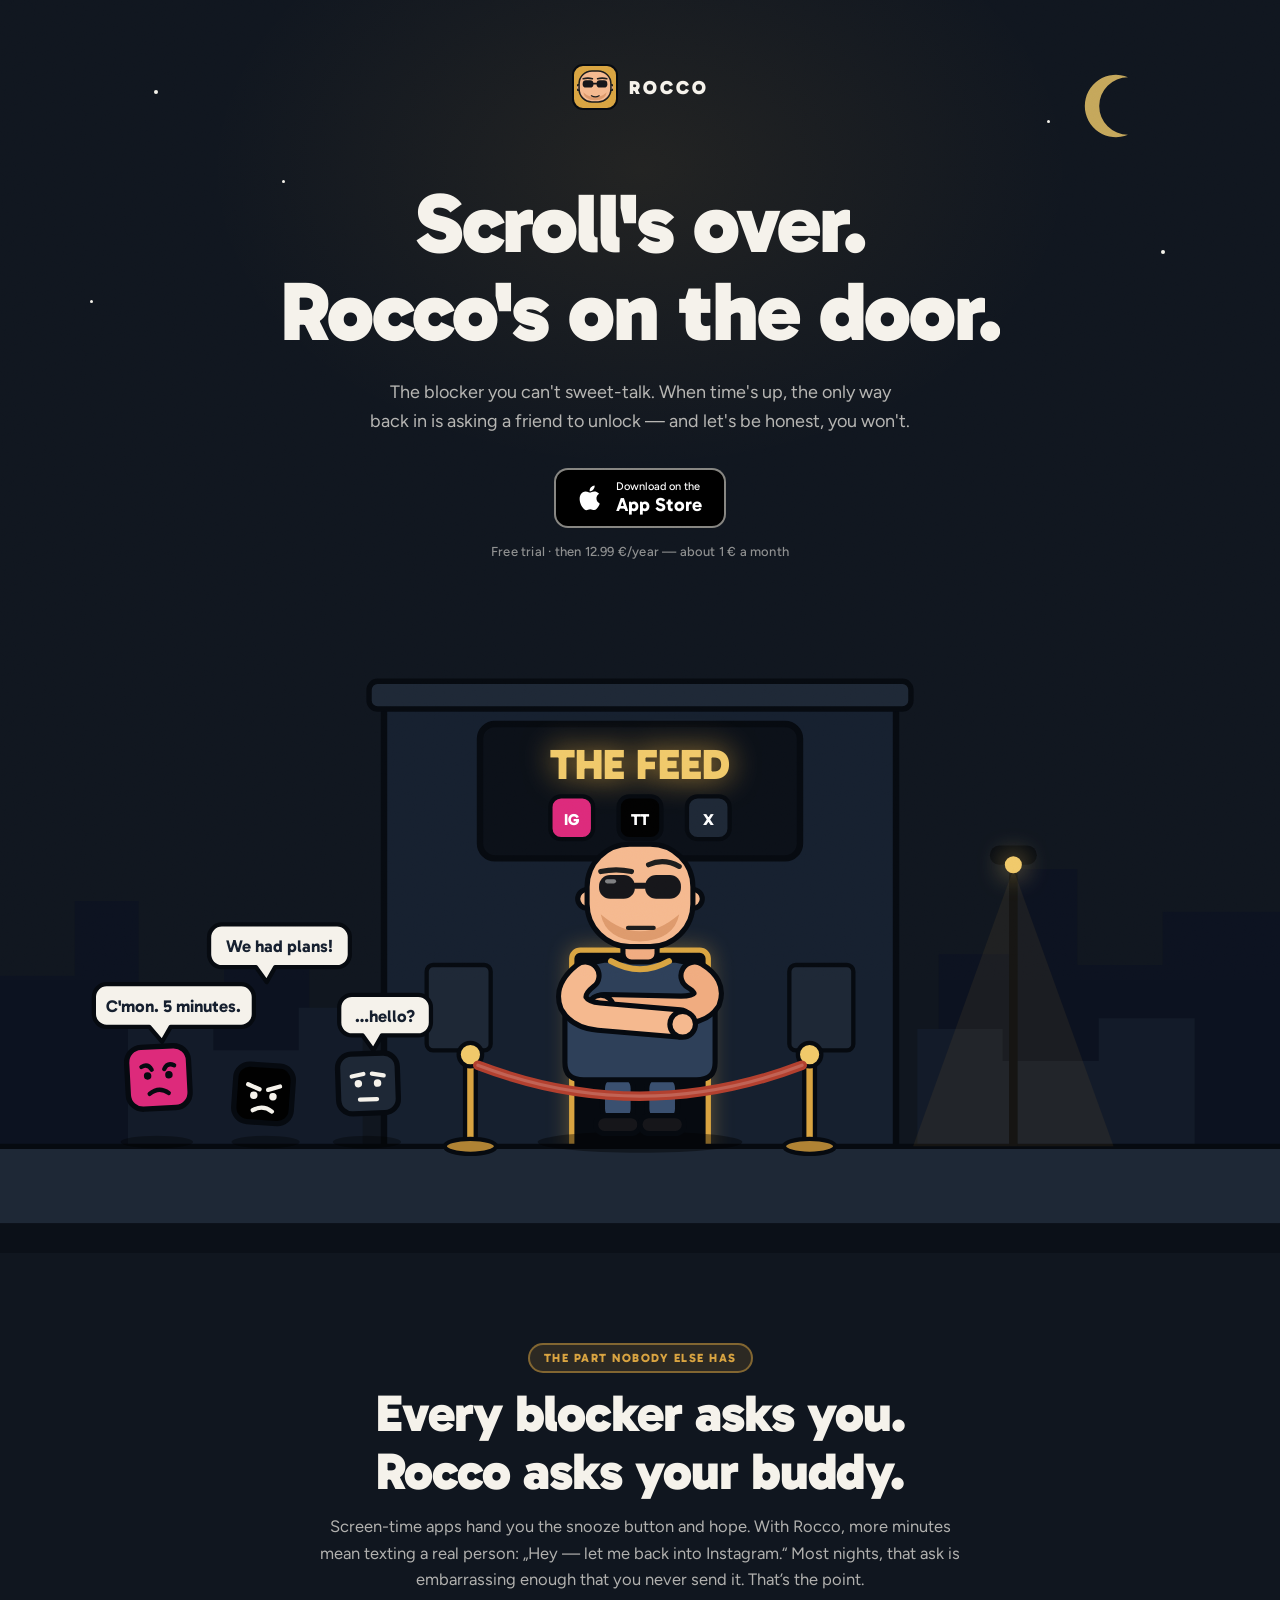
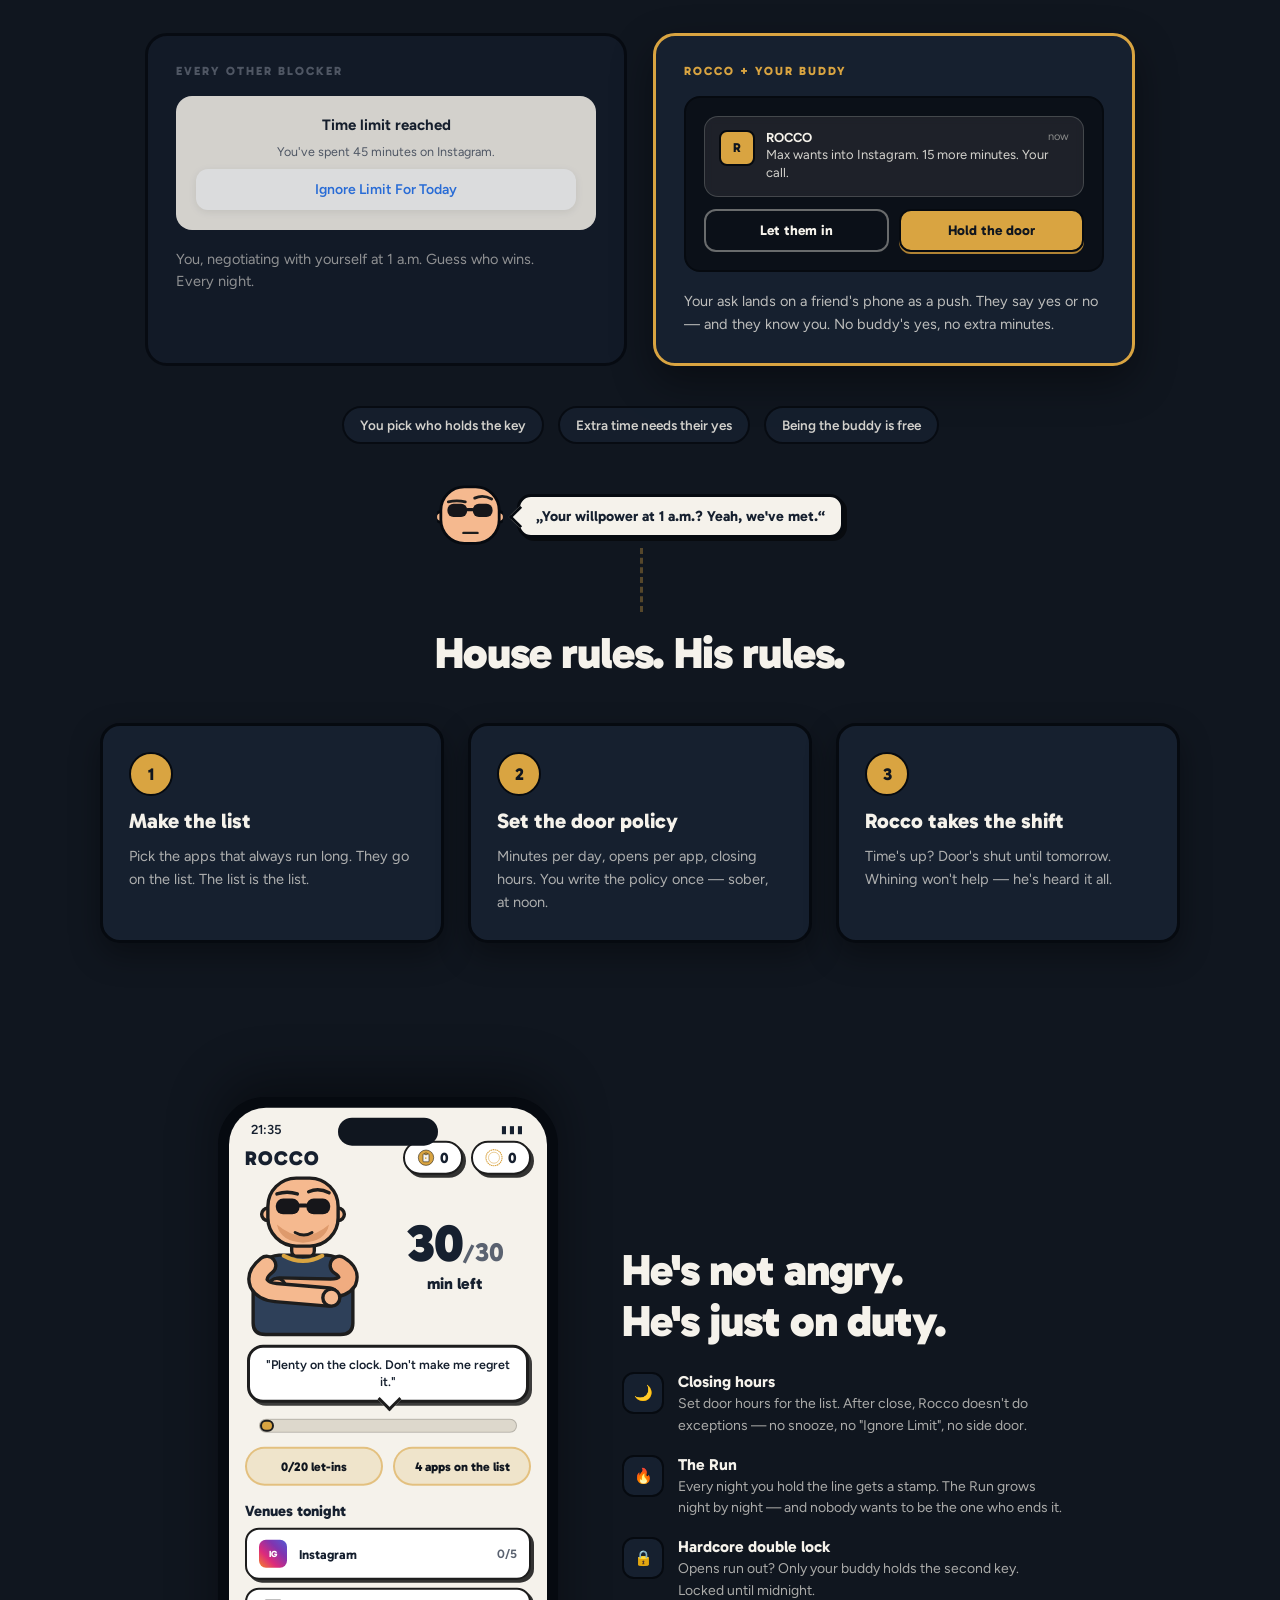
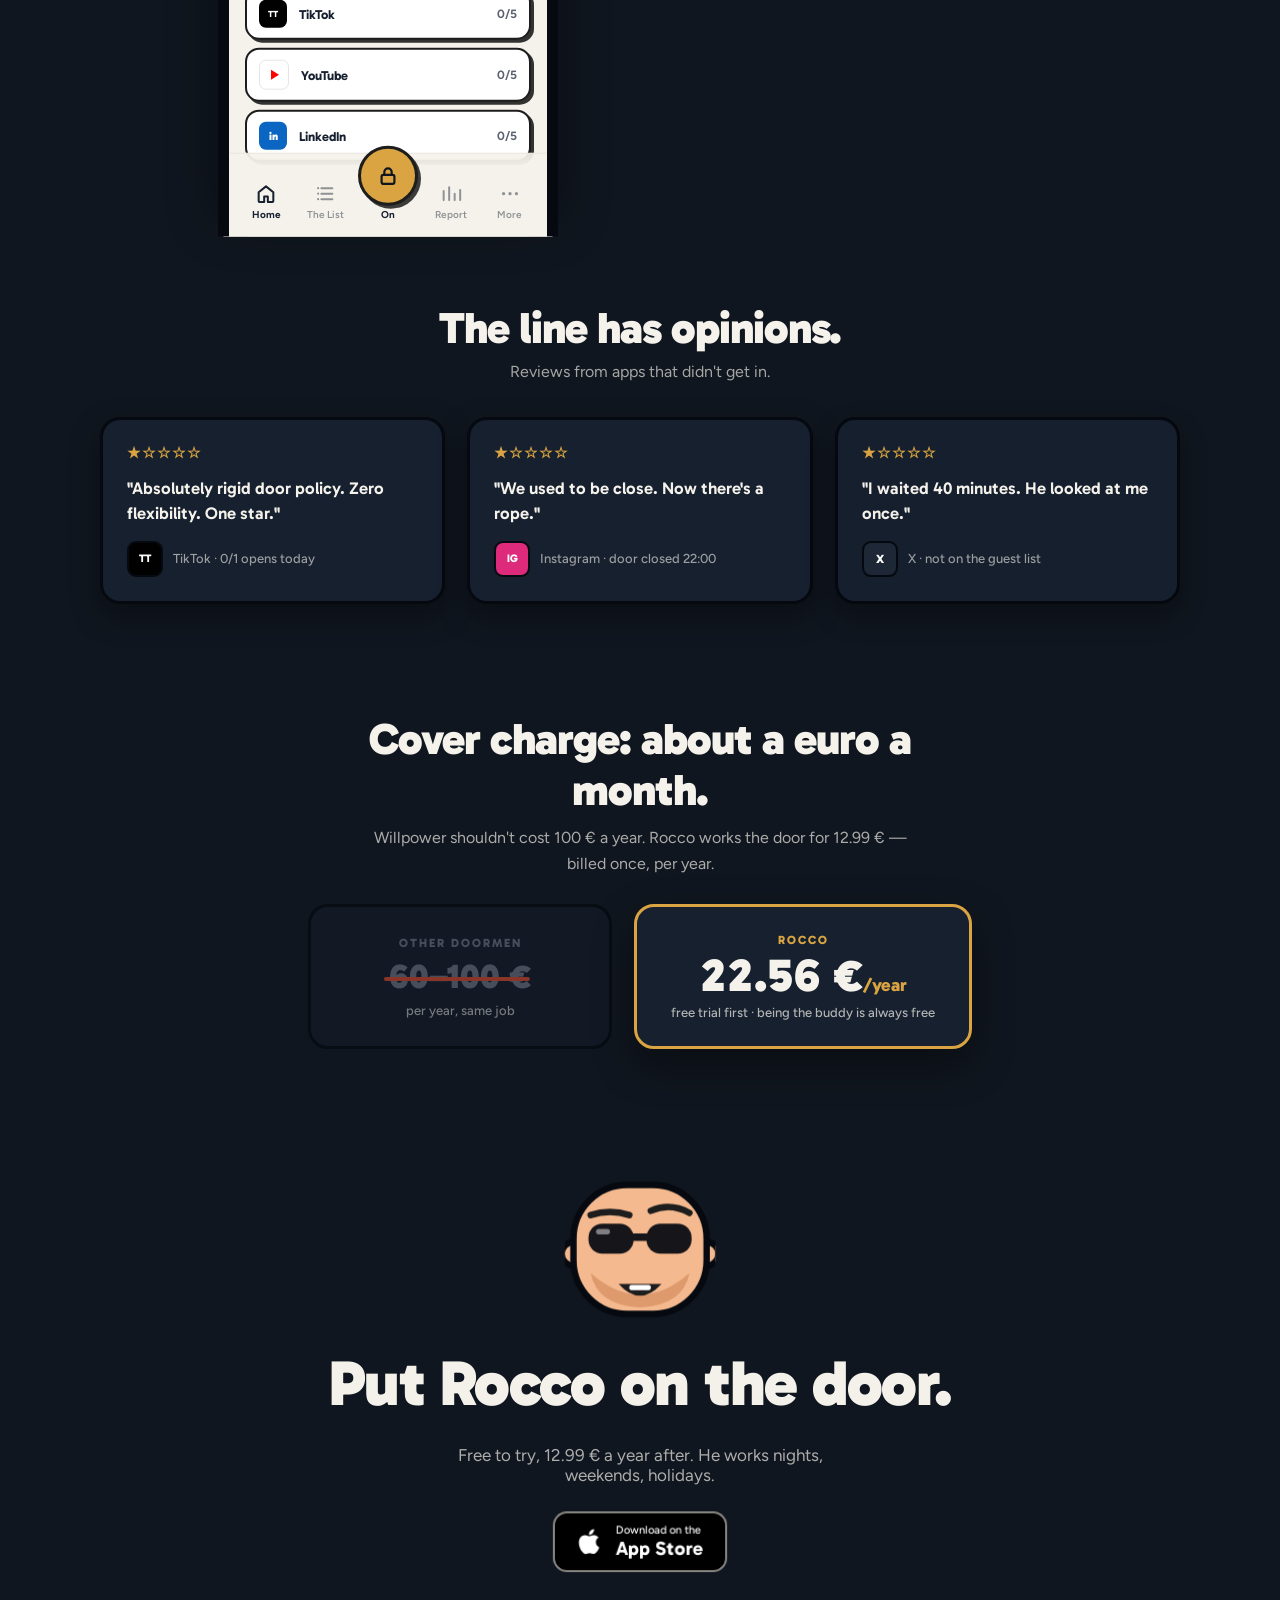
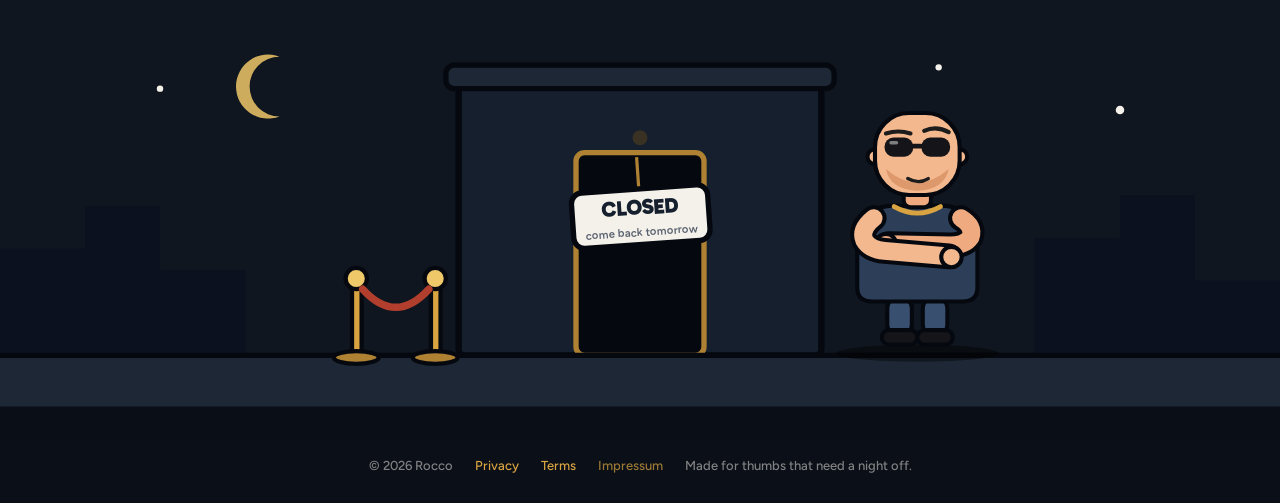
==== commit 9031a380: "Take the numbers board off the page entirely until it has numbers. The section is commented out in t" ====
--- a/index.html
+++ b/index.html
@@ -82,6 +82,7 @@
 @keyframes ledPulse{0%,100%{opacity:1;transform:scale(1)}50%{opacity:.4;transform:scale(.78)}}
 .led-on .led-num{animation:neonFlick 7s linear 1.2s infinite}
 @media (max-width:760px){.led-board{padding:28px 8px 22px}.led-cell{flex-basis:100%;padding:18px 20px}.led-cell+.led-cell::before{left:18%;right:18%;top:0;height:0;border-left:0;border-top:2px dashed rgba(90,98,112,.5)}}
+#stats-section[hidden],.led-cell[hidden]{display:none!important}
 </style>
 <script>
   window.ROCCO_APP_STORE_URL = "https://apps.apple.com/app/the-rocco-app/id6793236853";
@@ -479,6 +480,7 @@
     </div>
   </div>
 
+  <!-- The door, in numbers: off until the app has sent enough weeks. Re-enable by removing this comment and setting STATS_ENABLED = true.
   <div id="stats-section" hidden style="display:flex;flex-direction:column;align-items:center;gap:40px;padding:110px 24px 0">
     <div class="rv" style="display:flex;flex-direction:column;align-items:center;gap:8px;text-align:center">
       <h2 style="margin:0;font:900 clamp(30px,4vw,44px)/1.15 'Gabarito',sans-serif;letter-spacing:-1px">The door, in numbers.</h2>
@@ -500,6 +502,7 @@
     </div>
     <div class="led-live rv" data-rv-delay=".25"><span class="led-live-dot"></span>Live &middot; tonight&rsquo;s shift</div>
   </div>
+  -->
   <div style="display:flex;flex-direction:column;align-items:center;gap:28px;padding:110px 24px 0">
     <div class="rv" style="display:flex;flex-direction:column;align-items:center;gap:10px;text-align:center;max-width:560px">
       <h2 style="margin:0;font:900 clamp(30px,4vw,44px)/1.15 'Gabarito',sans-serif;letter-spacing:-1px">Cover charge: about a euro a month.</h2>
